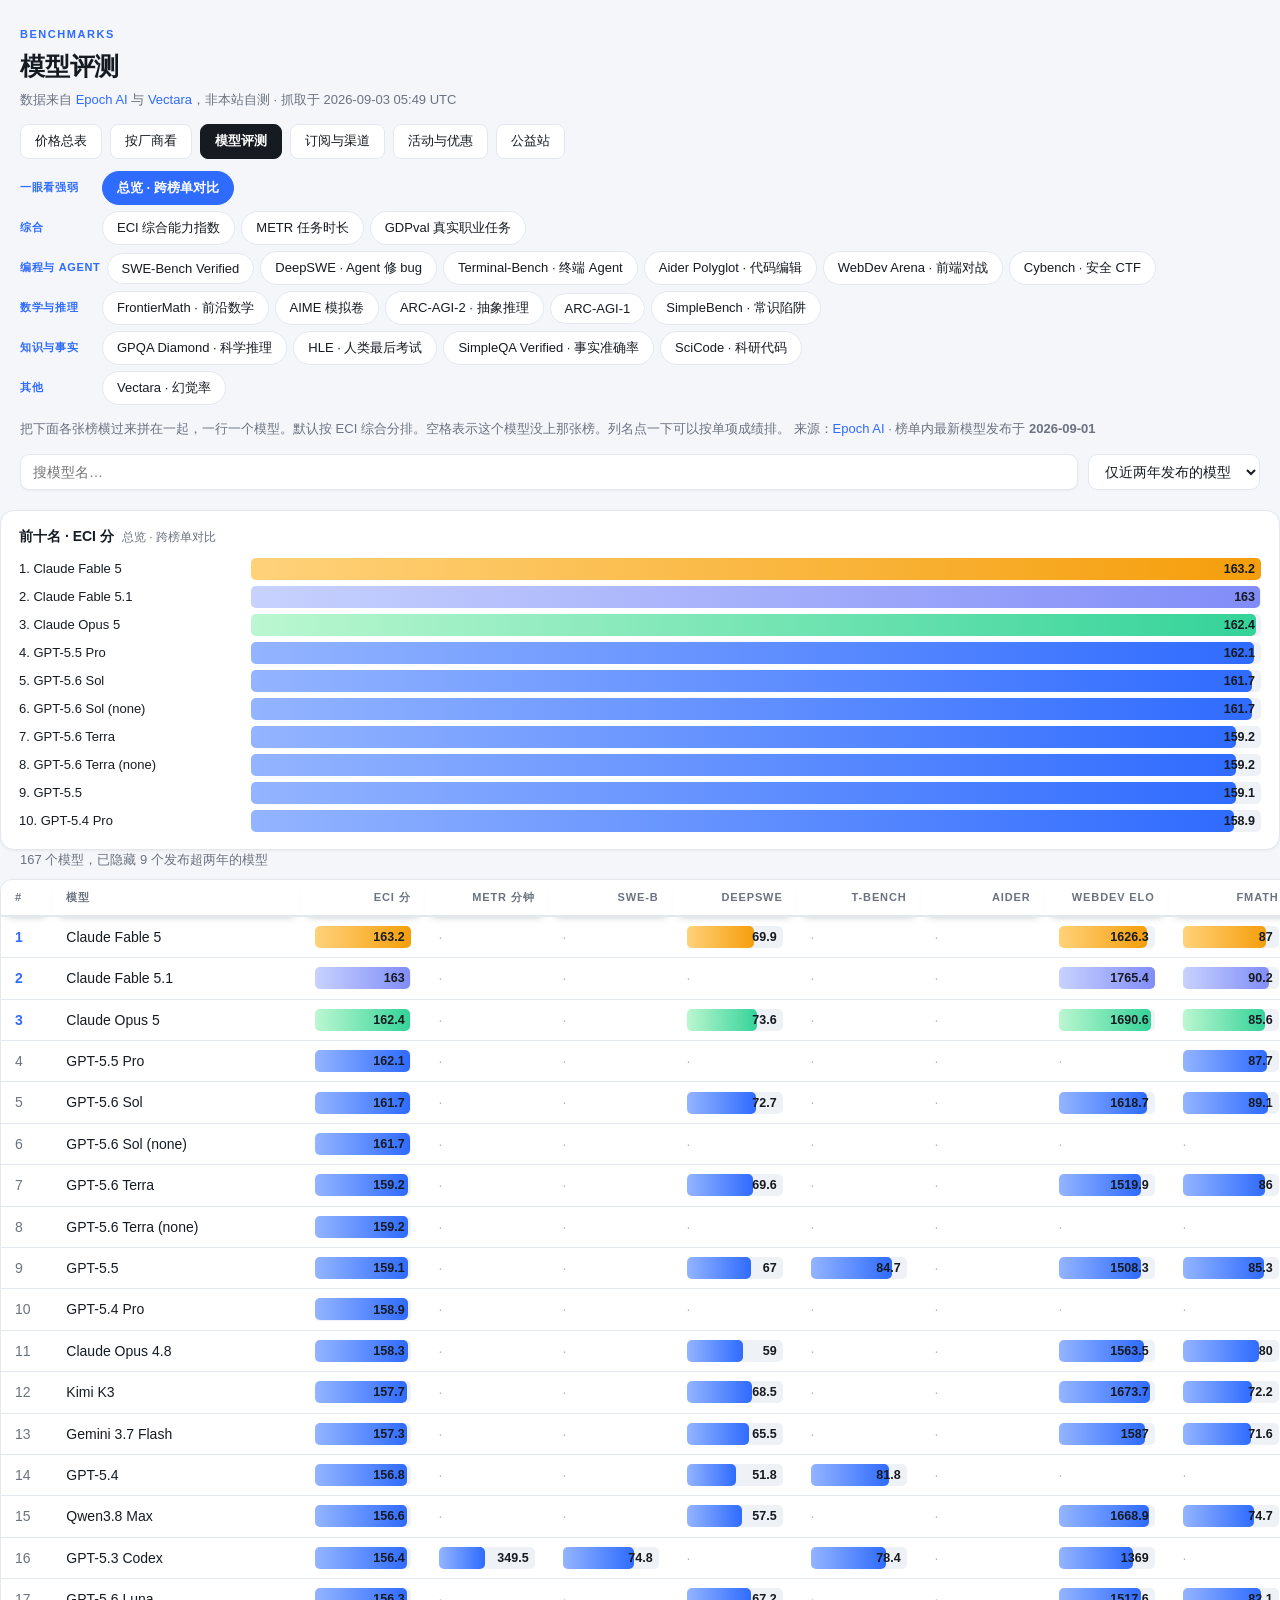
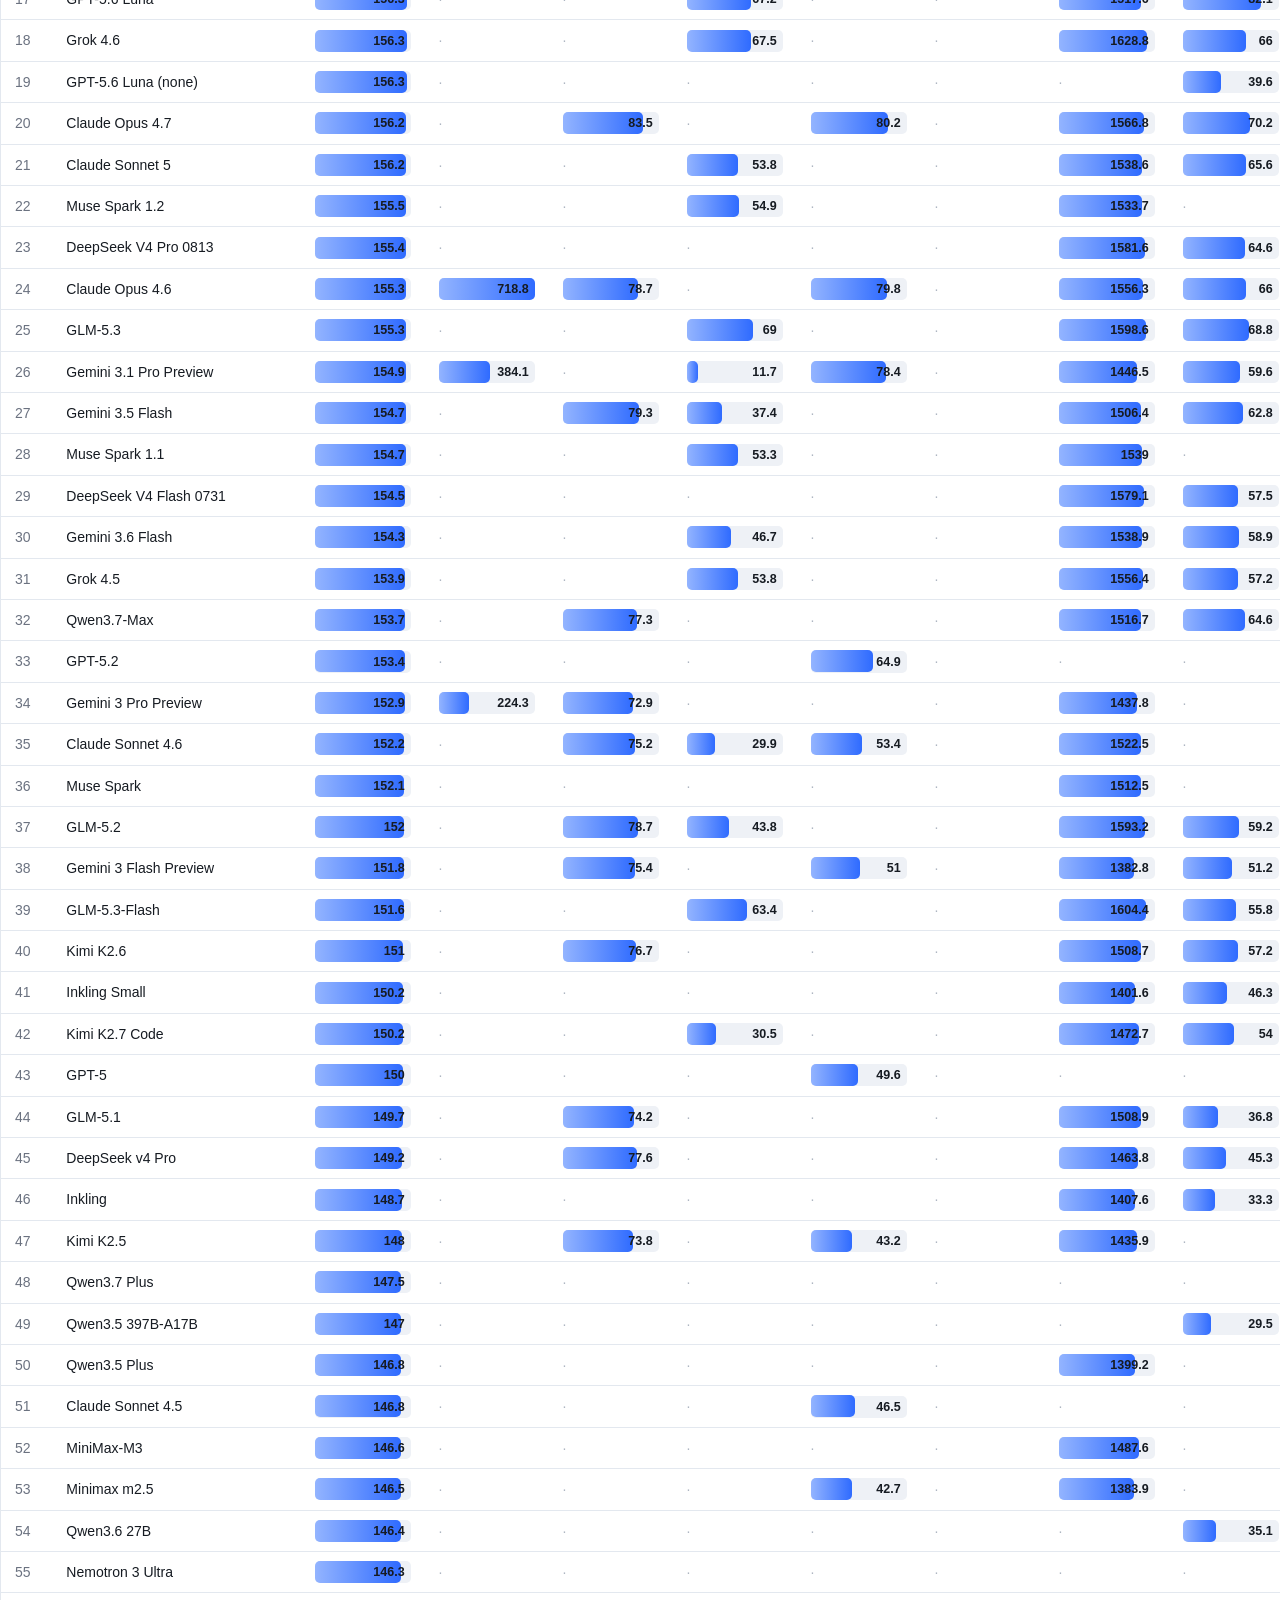
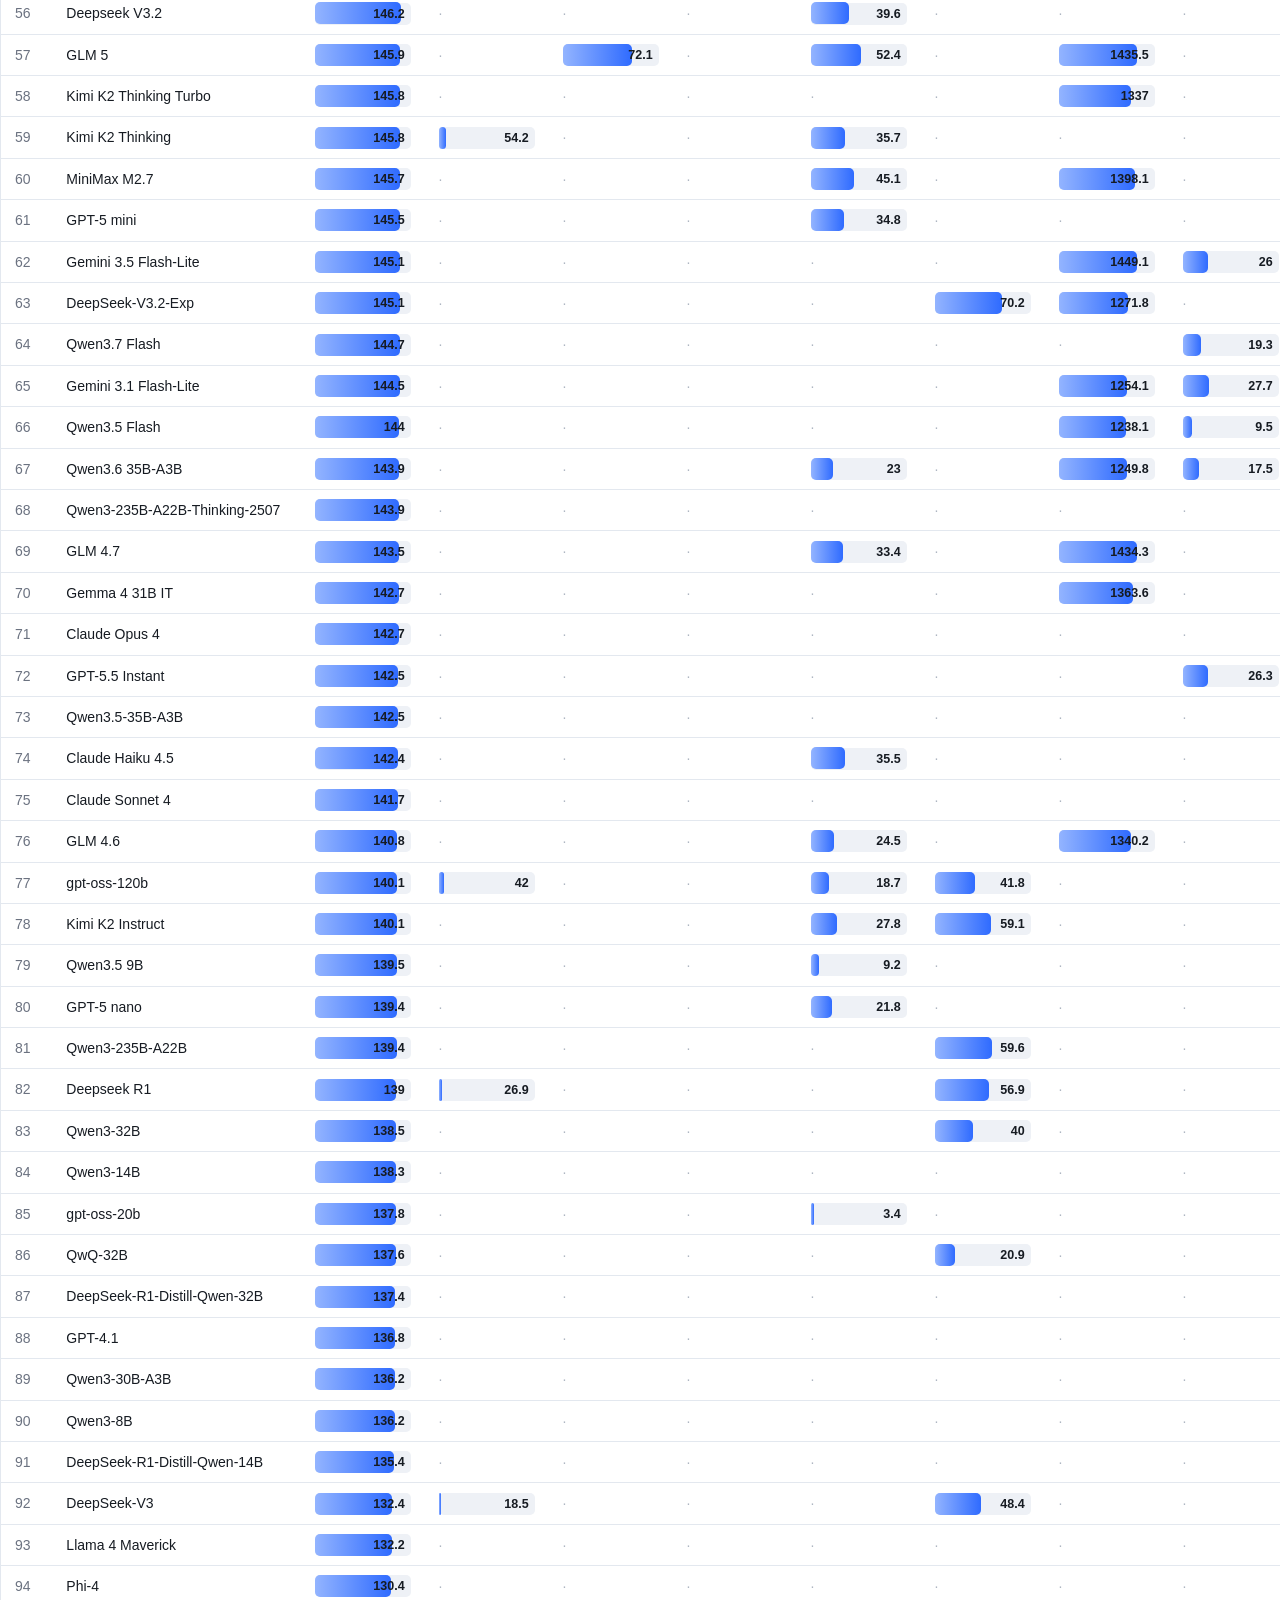
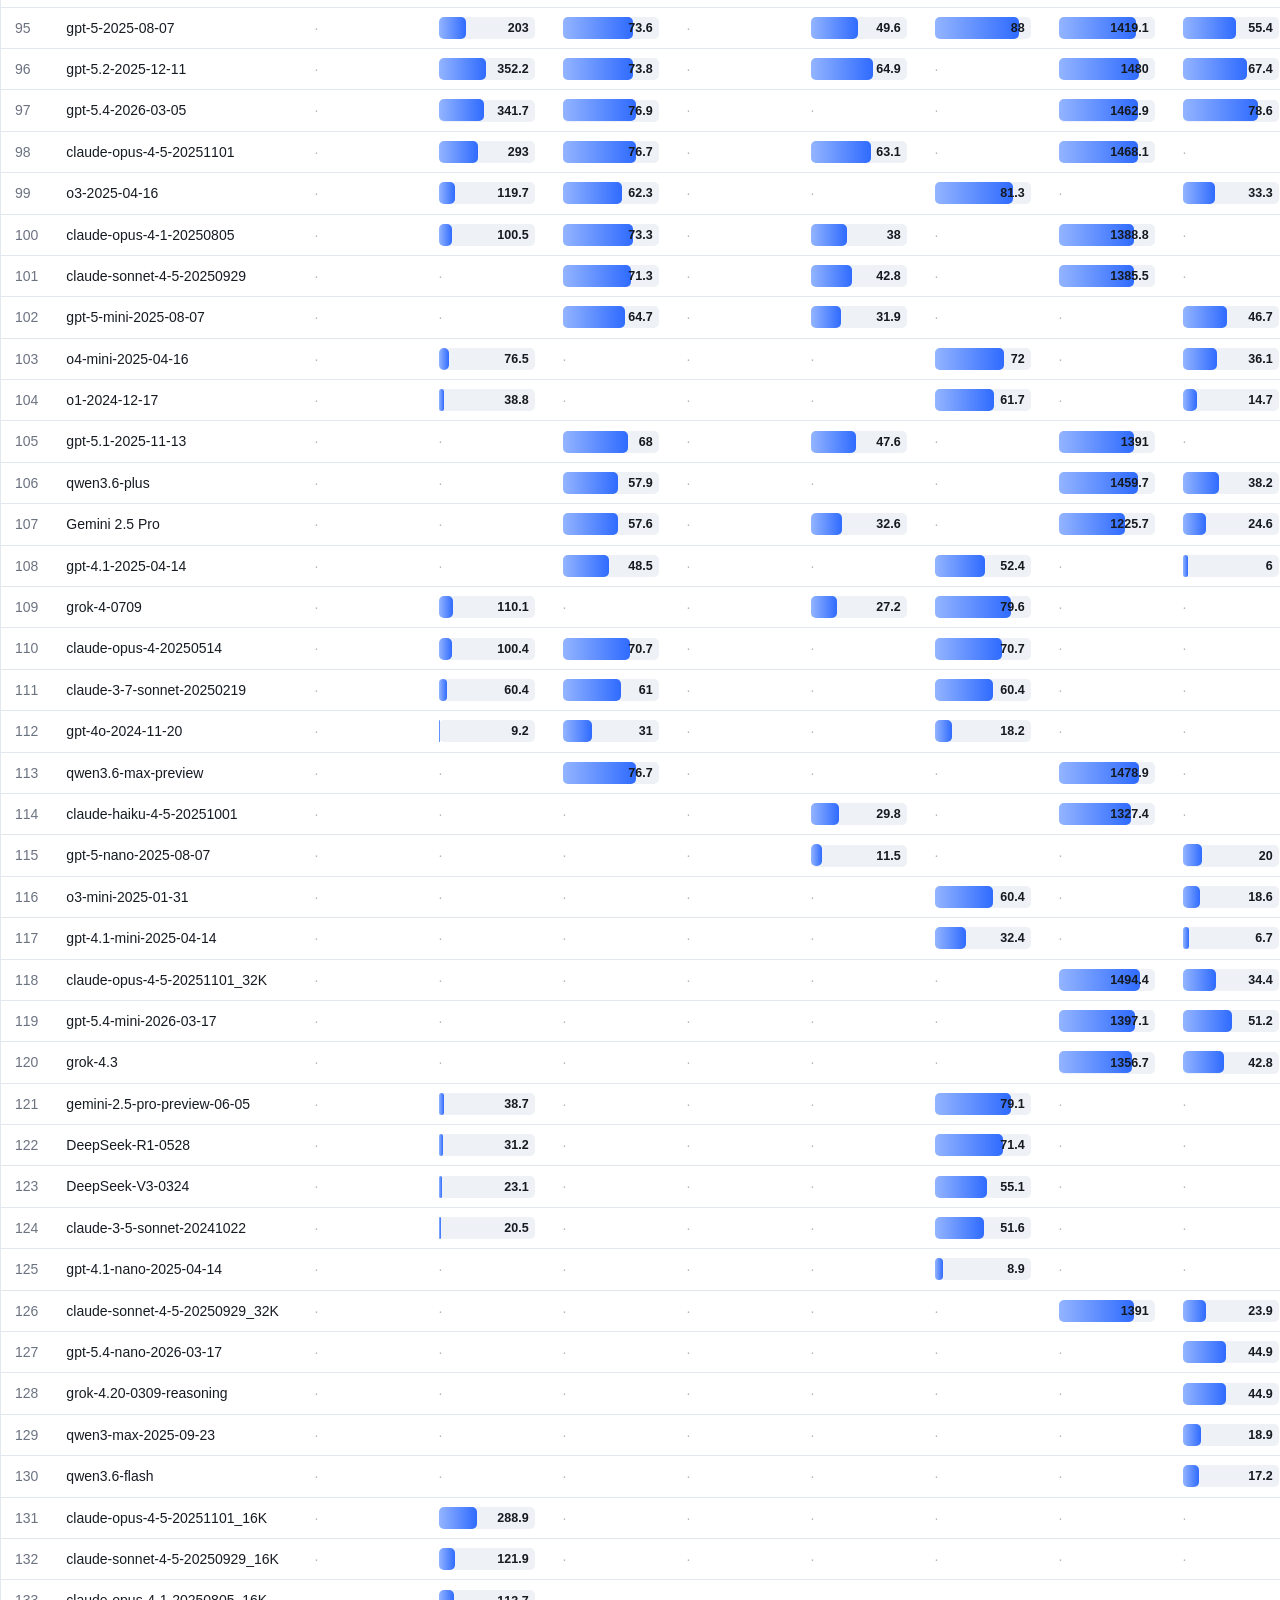
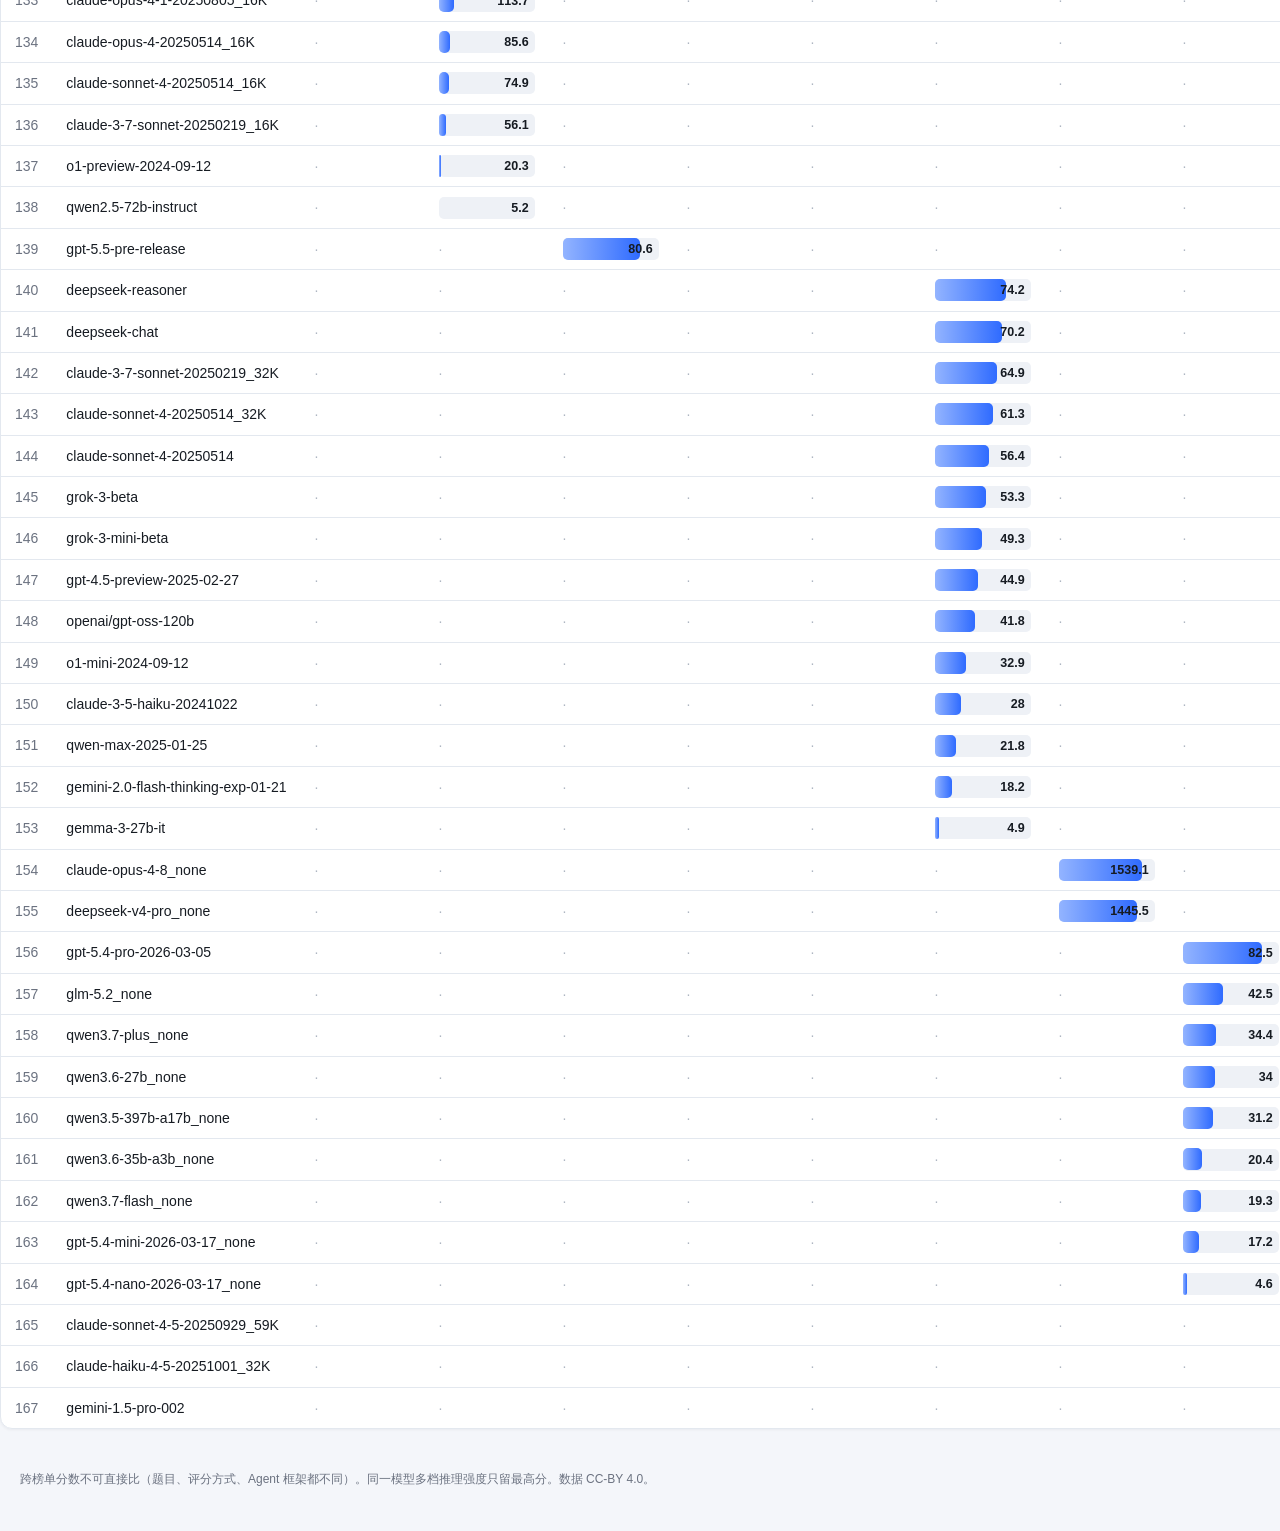
==== bench.html @ 7c0b439d "全站改成图为主：加了柱子和区间柱两个共用组件（纯 CSS，没引图表库）。评测页数值列全画成柱子、榜首十名单独一张横图；首页加各家旗舰最低价对比图，价格跨几个量级所以走对数刻度；厂商卡和平台卡的价格区间" ====
<!DOCTYPE html>
<html lang="zh-CN">
<head>
<meta charset="UTF-8">
<meta name="viewport" content="width=device-width, initial-scale=1">
<title>模型评测 — LLM 价格对比</title>
<link rel="stylesheet" href="style.css">
<style>
  .boards { max-width:var(--max); margin:12px auto 0; padding:0 20px;
            display:flex; gap:8px; flex-wrap:wrap; }
  .boards button { padding:7px 14px; border-radius:20px; font-size:13px; cursor:pointer;
            background:var(--card); border:1px solid var(--line); color:var(--fg);
            font-family:inherit; }
  .boards button:hover { border-color:var(--accent); color:var(--accent); }
  .boards button.on { background:var(--accent); border-color:var(--accent); color:#fff; }
  .boards { flex-direction:column; align-items:stretch; gap:6px; }
  .catrow { display:flex; gap:6px; flex-wrap:wrap; align-items:center; }
  .catrow .eyebrow { min-width:76px; letter-spacing:.06em; }
  .boards button.wide { font-weight:700; }
  .about { max-width:var(--max); margin:14px auto 0; padding:0 20px;
           color:var(--dim); font-size:13px; }
  .about a { text-decoration:none; }
  .bad { color:#b91c1c; }
  .good { color:#15803d; }
</style>
</head>
<body>
<header>
  <div class="eyebrow">BENCHMARKS</div>
  <h1>模型评测</h1>
  <div class="meta">数据来自 <a href="https://epoch.ai/benchmarks" target="_blank">Epoch AI</a> 与 <a href="https://github.com/vectara/hallucination-leaderboard" target="_blank">Vectara</a>，非本站自测 · 抓取于 <span id="updated">…</span></div>
</header>
<nav></nav>
<div class="boards" id="boards"></div>
<p class="about" id="about"></p>
<div class="bar">
  <input id="q" type="search" placeholder="搜模型名…">
  <select id="age">
    <option value="1">仅近两年发布的模型</option>
    <option value="">全部（含早期模型）</option>
  </select>
</div>
<div class="chart" id="chart" style="display:none"></div>
<p class="count" id="count"></p>
<table id="tbl"><thead><tr id="head"></tr></thead><tbody></tbody></table>
<p class="note">跨榜单分数不可直接比（题目、评分方式、Agent 框架都不同）。同一模型多档推理强度只留最高分。数据 CC-BY 4.0。</p>

<script src="app.js?v=5"></script>
<script>
let boards = [], cur = 0, sortKey = null, sortAsc = false;


fetch('data/bench.json').then(r => r.json()).then(d => {
  boards = d.boards;
  document.getElementById('updated').textContent = d.updated_at;
  // 榜单多了，按分类分行摆，不然一排按钮糊成一片
  const ovi = boards.findIndex(b => b.id === 'overview');
  const cats = [...new Set(boards.filter(b => b.id !== 'overview').map(b => b.cat || '其他'))];
  document.getElementById('boards').innerHTML =
    (ovi >= 0 ? `<div class="catrow"><span class="eyebrow">一眼看强弱</span>
       <button data-i="${ovi}" class="wide">${boards[ovi].name}</button></div>` : '') +
    cats.map(c => `<div class="catrow"><span class="eyebrow">${c}</span>` +
      boards.map((b, i) => b.id === 'overview' || (b.cat || '其他') !== c ? ''
        : `<button data-i="${i}">${b.name}</button>`).join('') + '</div>').join('');
  document.querySelectorAll('.boards button').forEach(btn =>
    btn.onclick = () => { cur = +btn.dataset.i; sortKey = null; render(); });
  render();
});
['q','age'].forEach(id => document.getElementById(id).addEventListener('input', render));

function render() {
  const b = boards[cur];
  document.querySelectorAll('.boards button').forEach(btn =>
    btn.classList.toggle('on', +btn.dataset.i === cur));
  document.getElementById('about').innerHTML = `${b.desc}
    来源：<a href="${b.url}" target="_blank">${b.source}</a>
    · 榜单内最新模型发布于 <b>${b.latest || '未知'}</b>`;

  // 默认按榜单主指标排序，幻觉率这类越低越好的在数据里标了 asc
  const main = b.cols[0];
  const key = sortKey || main.k;
  const asc = sortKey ? sortAsc : !!main.asc;
  const q = document.getElementById('q').value.toLowerCase();
  const hideOld = document.getElementById('age').value;
  const rs = b.rows
    .filter(r => (!q || r.model.toLowerCase().includes(q)) && (!hideOld || !r.old))
    .sort((x, y) => {
      let a = x[key], c = y[key];
      if (a == null) return 1; if (c == null) return -1;
      if (typeof a === 'number') return asc ? a - c : c - a;
      return asc ? String(a).localeCompare(c) : String(c).localeCompare(a);
    });

  // 每列的最大值，柱子长度按它缩放
  const colMax = {};
  for (const c of b.cols) if (c.num)
    colMax[c.k] = Math.max(...rs.map(r => r[c.k] ?? 0), 0);

  document.getElementById('head').innerHTML = '<th class="rank">#</th><th>模型</th>' +
    b.cols.map(c => `<th data-k="${c.k}" class="${c.num ? 'num' : ''}">${c.t}</th>`).join('') +
    '<th data-k="released">模型发布</th>';
  document.querySelectorAll('#head th[data-k]').forEach(th =>
    th.onclick = () => {
      const k = th.dataset.k;
      sortAsc = sortKey === k ? !sortAsc : false; sortKey = k; render();
    });

  // 榜首十名单独画一张横向柱状图：先看图，要细节再往下看表
  const mx = Math.max(...rs.map(r => r[main.k] ?? 0), 1);
  document.getElementById('chart').style.display = rs.length ? '' : 'none';
  document.getElementById('chart').innerHTML =
    `<h3>前十名 · ${main.t}<small>${b.name}</small></h3>` +
    rs.slice(0, 10).map((r, i) => `<div class="row">
      <span class="nm" title="${r.model}">${i + 1}. ${r.model}</span>
      ${bar((r[main.k] ?? 0) / mx * 100, r[main.k] ?? '·', i)}</div>`).join('');

  const hidden = b.rows.length - rs.length;
  document.getElementById('count').textContent =
    `${rs.length} 个模型` + (hidden && hideOld ? `，已隐藏 ${hidden} 个发布超两年的模型` : '');
  document.querySelector('#tbl tbody').innerHTML = rs.map((r, i) =>
    `<tr><td class="rank${i < 3 ? ' top' : ''}">${i + 1}</td><td>${r.model}</td>` +
    b.cols.map(c => {
      const v = r[c.k];
      if (v == null || v === '') return '<td class="na">·</td>';
      if (!c.num) return `<td class="v">${v}</td>`;
      // 数值列一律画柱子：百分比按 100 满格，其余（Elo、分钟、成本）按本列最大值缩放
      const max = c.pct ? 100 : (colMax[c.k] || 1);
      return `<td class="num">${bar(v / max * 100, v, i < 3 ? i : 9)}</td>`;
    }).join('') +
    `<td class="v">${r.released || '<span class="na">-</span>'}</td></tr>`).join('');
}
</script>
</body>
</html>
---- style.css ----
:root { --bg:#f4f6fa; --card:#fff; --fg:#161b22; --dim:#6b7280; --line:#e3e8ef;
        --accent:#2f6bff; --accent-bg:#eef3ff; --ok:#0f9d58; --warn:#c2410c;
        --bad:#d1342f; --max:1400px; }
* { box-sizing:border-box; }
body { margin:0; background:var(--bg); color:var(--fg);
       font:14px/1.6 -apple-system,"Segoe UI","Microsoft YaHei",sans-serif;
       -webkit-font-smoothing:antialiased; }
a { color:var(--accent); }

/* 顶部 */
header { padding:26px 20px 0; max-width:var(--max); margin:0 auto; }
.eyebrow { font-size:11px; font-weight:700; letter-spacing:.14em; color:var(--accent);
           text-transform:uppercase; }
h1 { font-size:25px; margin:2px 0 4px; letter-spacing:-.01em; }
.meta { color:var(--dim); font-size:13px; max-width:900px; }
.meta a { text-decoration:none; }
.meta a:hover { text-decoration:underline; }

/* 导航 */
nav { max-width:var(--max); margin:0 auto; padding:14px 20px 0;
      display:flex; gap:8px; flex-wrap:wrap; }
nav a { padding:6px 14px; border-radius:8px; text-decoration:none; font-size:13px;
        background:var(--card); border:1px solid var(--line); color:var(--fg);
        transition:.15s; }
nav a:hover { border-color:var(--accent); color:var(--accent); }
nav a.on { background:var(--fg); border-color:var(--fg); color:#fff; font-weight:600; }

/* 概览数字 */
.stats { max-width:var(--max); margin:16px auto 0; padding:0 20px;
         display:grid; grid-template-columns:repeat(auto-fit,minmax(150px,1fr)); gap:12px; }
.stat { background:var(--card); border:1px solid var(--line); border-radius:12px;
        padding:12px 16px; }
.stat .k { font-size:11px; font-weight:700; letter-spacing:.1em; color:var(--dim);
           text-transform:uppercase; }
.stat .n { font-size:22px; font-weight:700; font-variant-numeric:tabular-nums;
           letter-spacing:-.02em; margin-top:2px; }
.stat .s { font-size:12px; color:var(--dim); }

/* 区块标题 */
h2.sec { max-width:var(--max); margin:30px auto 2px; padding:0 20px; font-size:18px;
         display:flex; align-items:baseline; gap:10px; flex-wrap:wrap; }
h2.sec .eyebrow { flex:0 0 auto; }
h2.sec small { font-weight:400; font-size:13px; color:var(--dim); }
.lead { max-width:var(--max); margin:4px auto 8px; padding:0 20px;
        color:var(--dim); font-size:13px; }

/* 筛选条 */
.bar { max-width:var(--max); margin:14px auto 0; padding:0 20px 12px;
       display:flex; gap:10px; flex-wrap:wrap; position:sticky; top:0;
       background:linear-gradient(var(--bg) 78%, transparent); z-index:6; }
input, select { background:var(--card); color:var(--fg); border:1px solid var(--line);
       border-radius:9px; padding:8px 12px; font-size:14px; font-family:inherit; }
input { flex:1; min-width:220px; box-shadow:0 1px 2px rgba(16,24,40,.04); }
input:focus, select:focus { outline:2px solid var(--accent-bg); border-color:var(--accent); }

/* 表格。别在 table 上用 overflow:hidden 裁圆角，那会让表头 sticky 失效 */
table { width:100%; max-width:var(--max); margin:0 auto 40px; border-collapse:separate;
        border-spacing:0; background:var(--card); border:1px solid var(--line);
        border-radius:12px; box-shadow:0 1px 3px rgba(16,24,40,.05); }
th, td { padding:9px 14px; border-bottom:1px solid var(--line); text-align:left;
         white-space:nowrap; }
th { color:var(--dim); font-weight:700; font-size:11px; letter-spacing:.08em;
     text-transform:uppercase; cursor:pointer; user-select:none;
     position:sticky; top:var(--th-top,58px); background:var(--card); z-index:4;
     box-shadow:inset 0 -1px 0 var(--line), 0 5px 8px -7px rgba(16,24,40,.4); }
thead th:first-child { border-top-left-radius:12px; }
thead th:last-child { border-top-right-radius:12px; }
tbody tr:last-child td:first-child { border-bottom-left-radius:12px; }
tbody tr:last-child td:last-child { border-bottom-right-radius:12px; }
th.num, td.num { text-align:right; font-variant-numeric:tabular-nums; }
tbody tr:last-child td { border-bottom:none; }
tbody tr:hover td { background:#f7f9fd; }
.rank { color:var(--dim); width:46px; font-variant-numeric:tabular-nums; }
.rank.top { color:var(--accent); font-weight:700; }

/* 价格分档配色 */
.t0 { color:var(--ok); font-weight:700; }
.t1 { color:#0f766e; }
.t3 { color:#b45309; }
.t4 { color:var(--bad); font-weight:600; }
.unit { color:var(--dim); font-size:11px; }
.free { color:var(--ok); font-weight:700; }
.na { color:#aeb6c2; }
.v, .dim { color:var(--dim); }

/* 标签 */
.tag { display:inline-block; font-size:11px; border-radius:5px; padding:0 6px;
       margin-left:5px; line-height:18px; vertical-align:1px; font-weight:600; }
.tag.blue { color:var(--accent); background:var(--accent-bg); }
.tag.ok, .tag.green { color:#0b7a44; background:#e7f7ee; }
.tag.orange { color:var(--warn); background:#fff2e6; }
.tag.red { color:var(--bad); background:#fdeaea; cursor:help; }
.tag.gray { color:var(--dim); background:#eef1f6; font-weight:500; }

/* 卡片 */
.grid { max-width:var(--max); margin:8px auto; padding:0 20px;
        display:grid; grid-template-columns:repeat(auto-fill,minmax(288px,1fr)); gap:14px; }
.card { background:var(--card); border:1px solid var(--line); border-radius:14px;
        padding:15px 17px; box-shadow:0 1px 3px rgba(16,24,40,.05);
        display:flex; flex-direction:column; gap:3px; transition:.15s; }
.card:hover { box-shadow:0 6px 18px rgba(16,24,40,.09); transform:translateY(-1px); }
.card .name { font-weight:700; font-size:15px; }
.card .desc { color:var(--dim); font-size:13px; }
.card a { font-size:12.5px; text-decoration:none; font-weight:600; margin-top:6px;
          margin-right:12px; display:inline-block; }
.card a:hover { text-decoration:underline; }
.card .kv { font-size:12.5px; margin-top:1px; }
.card .kv b { font-variant-numeric:tabular-nums; }
.logo { width:30px; height:30px; border-radius:8px; background:var(--c,#888);
        color:#fff; font-weight:700; font-size:15px; display:flex;
        align-items:center; justify-content:center; margin-bottom:5px; }
.count { color:var(--dim); font-size:13px; margin:0 20px 8px; max-width:var(--max);
         padding:0 0 0 0; }
.note { max-width:var(--max); margin:10px auto 40px; padding:0 20px;
        color:var(--dim); font-size:12px; line-height:1.8; }

/* 分组视图：同一个模型的各渠道排在一起，组间画一道深一点的线 */
tbody tr.gstart td { border-top:2px solid #d7deea; }
tbody tr.gstart:first-child td { border-top:none; }

/* 旗舰标记 */
.tag.star { color:#92400e; background:#fef3c7; }
.tag.star::before { content:"★ "; }

/* ---- 动画。纯 CSS，不引库；开了系统「减少动态效果」就整体关掉 ---- */
@media (prefers-reduced-motion: no-preference) {
  html { scroll-behavior:smooth; }
  @keyframes rise { from { opacity:0; transform:translateY(16px); } }

  /* 只给静态容器做入场，动态列表（表格行、卡片）不做 ——
     它们每次筛选都重渲染，一动就成了闪屏 */
  header, nav, .stats, .bar, .grid, table, .warn, .lead, .note, .boards {
    animation:rise .55s cubic-bezier(.16,.8,.28,1) both;
  }
  nav { animation-delay:.08s; }
  .stats, .boards { animation-delay:.16s; }
  .bar, .warn { animation-delay:.24s; }
  .grid, table, .lead { animation-delay:.32s; }

  /* 概览那几张卡一张一张冒出来，最容易被看见的就是这段 */
  .stat { animation:rise .5s cubic-bezier(.16,.8,.28,1) both; }
  .stat:nth-child(1) { animation-delay:.18s; }
  .stat:nth-child(2) { animation-delay:.26s; }
  .stat:nth-child(3) { animation-delay:.34s; }
  .stat:nth-child(4) { animation-delay:.42s; }
  .stat:nth-child(5) { animation-delay:.50s; }
  .stat:nth-child(6) { animation-delay:.58s; }

  /* 分类按钮逐行滑入 */
  .catrow:nth-child(2) { animation:rise .45s ease both .2s; }
  .catrow:nth-child(3) { animation:rise .45s ease both .26s; }
  .catrow:nth-child(4) { animation:rise .45s ease both .32s; }
  .catrow:nth-child(5) { animation:rise .45s ease both .38s; }

  /* 评测页的分数底纹条从左往右长出来 */
  @keyframes grow { from { background-size:0 100%; } }
  td.sbar { background-repeat:no-repeat; background-size:100% 100%;
            animation:grow .7s cubic-bezier(.16,.8,.28,1) both .35s; }

  .stat, .card, .vcard, .logo, nav a, .boards button, th, .tag {
    transition:transform .18s cubic-bezier(.2,.7,.3,1),
               box-shadow .18s ease, background .16s ease, color .16s ease,
               border-color .16s ease;
  }
  .stat:hover { transform:translateY(-2px); box-shadow:0 6px 16px rgba(16,24,40,.08); }
  .card:hover .logo, .vcard:hover .logo { transform:scale(1.08) rotate(-4deg); }
  nav a:hover { transform:translateY(-1px); }
  .boards button:hover { transform:translateY(-1px); }
}

/* 概览数字用渐变，看着精神一点 */
.stat .n { background:linear-gradient(100deg,var(--fg) 30%,var(--accent));
  -webkit-background-clip:text; background-clip:text; color:transparent; }

th:hover { color:var(--accent); }
tbody tr { box-shadow:inset 3px 0 0 transparent; }
tbody tr:hover { box-shadow:inset 3px 0 0 var(--accent); }

/* 键盘焦点要看得见，别为了好看把它删了 */
a:focus-visible, button:focus-visible, input:focus-visible, select:focus-visible {
  outline:2px solid var(--accent); outline-offset:2px;
}

/* 百分比分数在格子里画条底纹，长短即高低。
   注意别叫 .bar —— 那是顶部筛选条的类名，撞了会把格子按 sticky flex 布局 */
td.sbar { background:linear-gradient(to right,
    color-mix(in srgb, var(--accent) 14%, transparent) var(--w,0%),
    transparent var(--w,0%)); }

/* ---- 柱状图。纯 CSS，宽度由 --p 控制 ---- */
.barwrap { position:relative; display:flex; align-items:center; justify-content:flex-end;
           gap:6px; min-width:96px; height:22px; }
.barwrap::before { content:""; position:absolute; inset:0; border-radius:5px;
                   background:#eef1f6; }
.barfill { position:absolute; left:0; top:0; bottom:0; width:var(--p); border-radius:5px;
           background:linear-gradient(90deg, #93b4ff, var(--accent)); }
.barfill.r1 { background:linear-gradient(90deg,#ffd27a,#f59e0b); }
.barfill.r2 { background:linear-gradient(90deg,#c7d2fe,#818cf8); }
.barfill.r3 { background:linear-gradient(90deg,#bbf7d0,#34d399); }
.barval { position:relative; padding-right:6px; font-variant-numeric:tabular-nums;
          font-weight:600; font-size:12.5px; }
@media (prefers-reduced-motion: no-preference) {
  @keyframes wide { from { width:0; } }
  .barfill { animation:wide .6s cubic-bezier(.16,.8,.28,1) both .1s; }
}

/* 区间柱：整条是全局范围，实色段是这家自己的价格区间 */
.rangewrap { position:relative; height:8px; border-radius:4px; background:#eef1f6;
             margin:6px 0 2px; }
.rangefill { position:absolute; top:0; bottom:0; left:var(--l); width:var(--w);
             border-radius:4px; background:linear-gradient(90deg,#34d399,var(--accent)); }

/* 图表区块 */
.chart { max-width:var(--max); margin:8px auto 0; padding:14px 18px; background:var(--card);
         border:1px solid var(--line); border-radius:14px;
         box-shadow:0 1px 3px rgba(16,24,40,.05); }
.chart .row { display:grid; grid-template-columns:minmax(120px,220px) 1fr;
              gap:12px; align-items:center; padding:3px 0; font-size:13px; }
.chart .row .nm { overflow:hidden; text-overflow:ellipsis; white-space:nowrap; }
.chart h3 { margin:0 0 8px; font-size:14px; display:flex; gap:8px; align-items:baseline; }
.chart h3 small { color:var(--dim); font-weight:400; font-size:12px; }
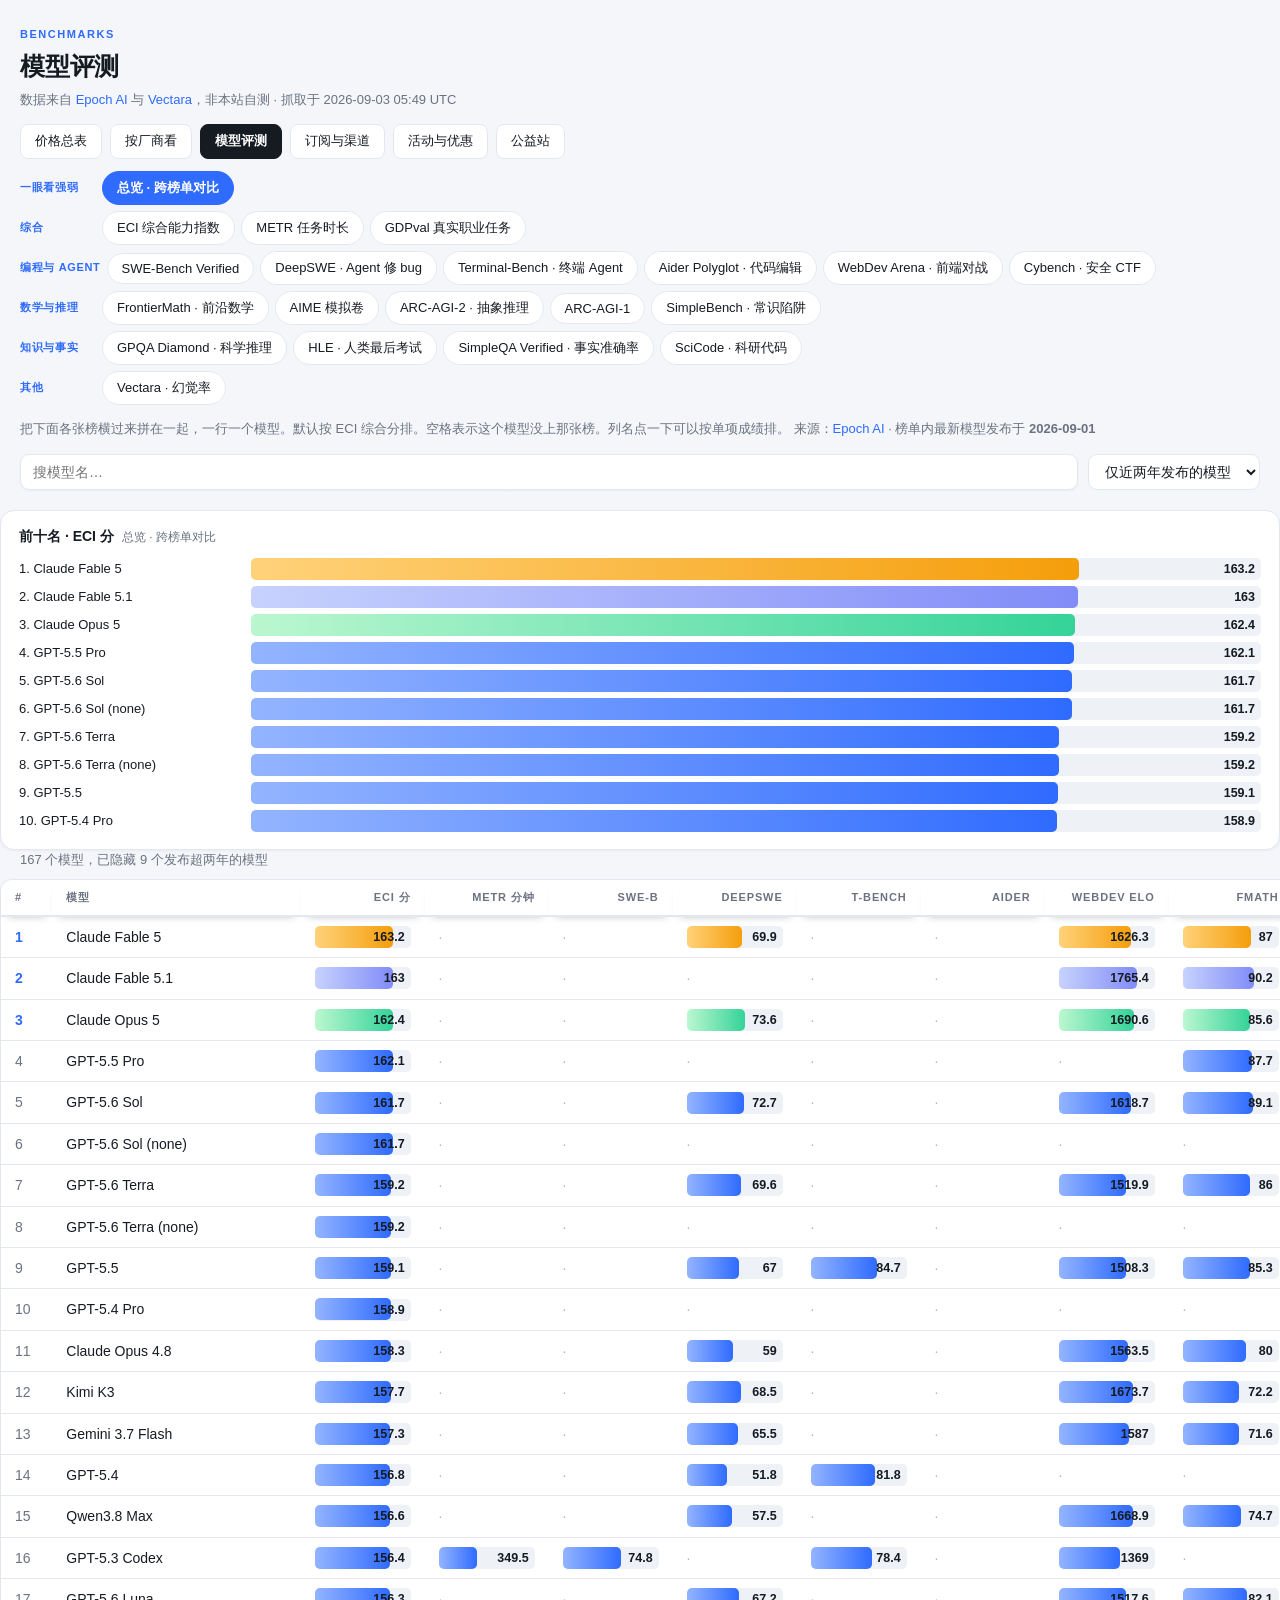
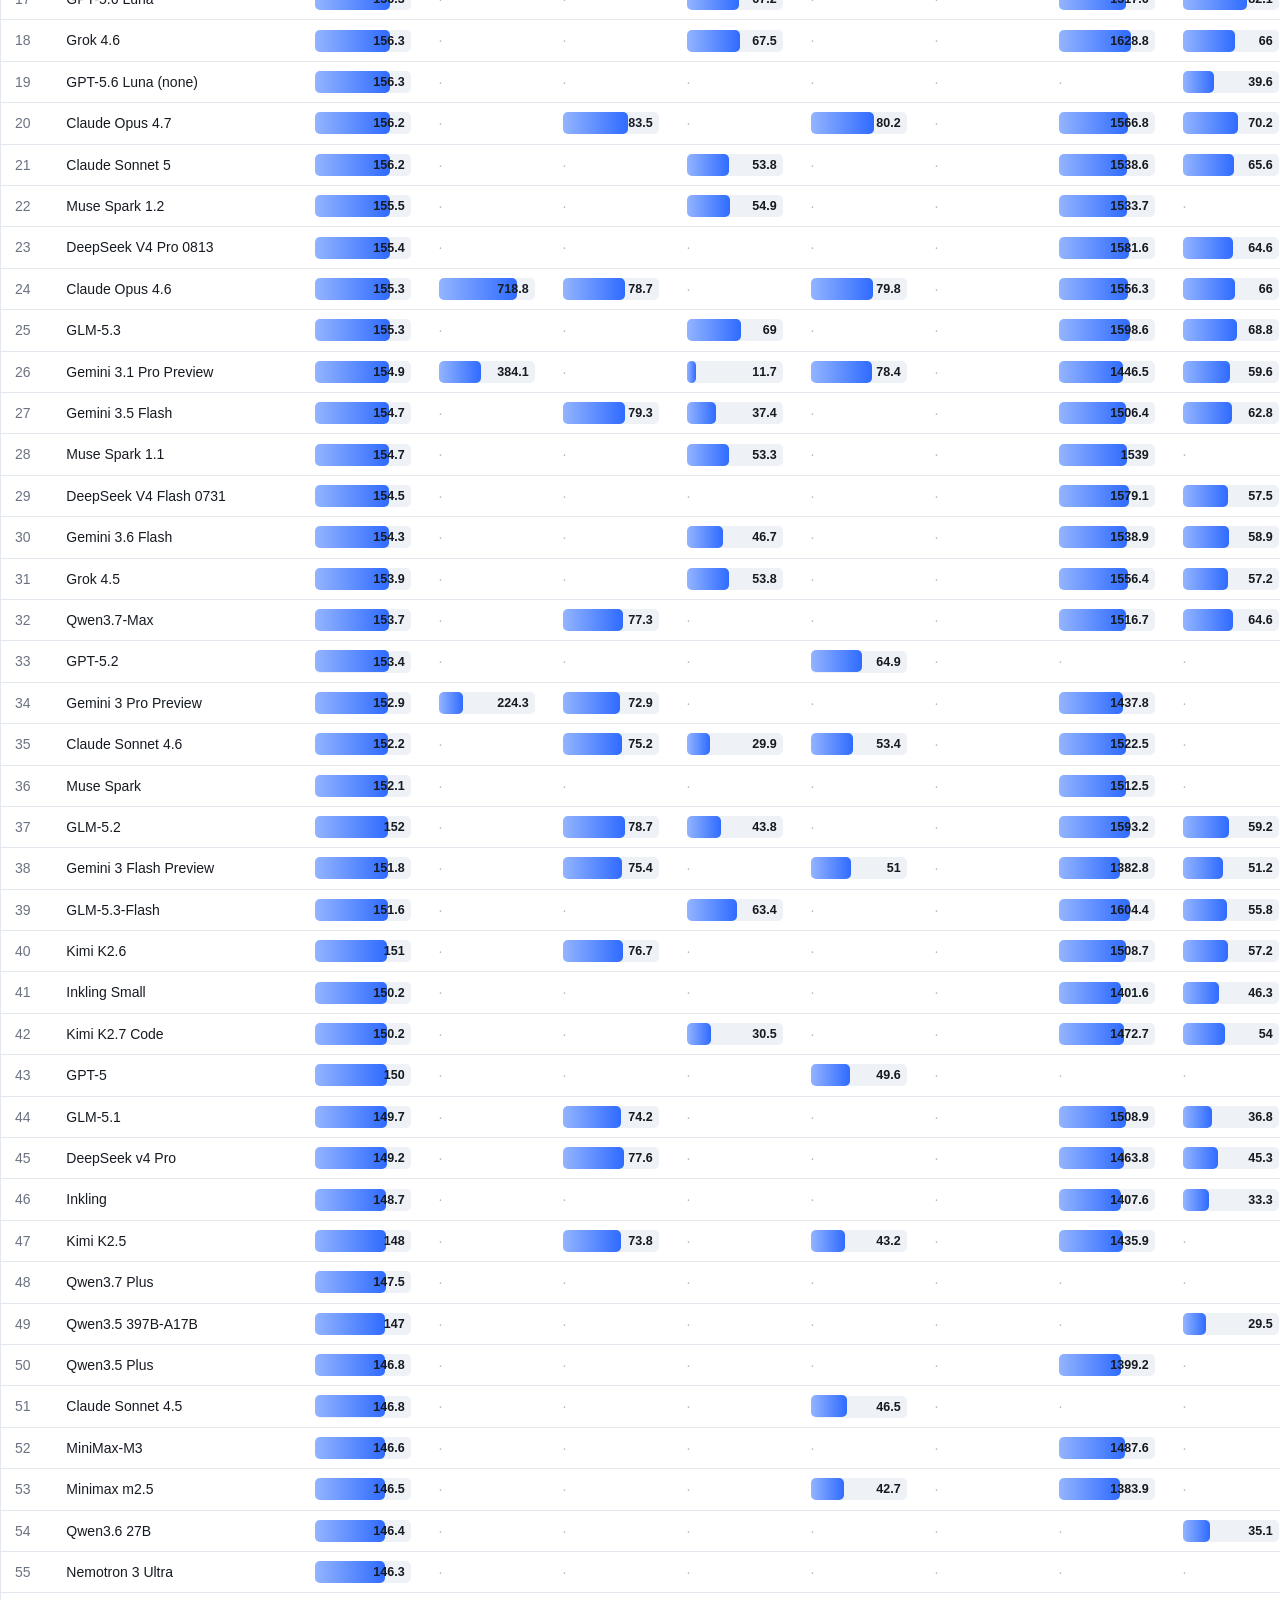
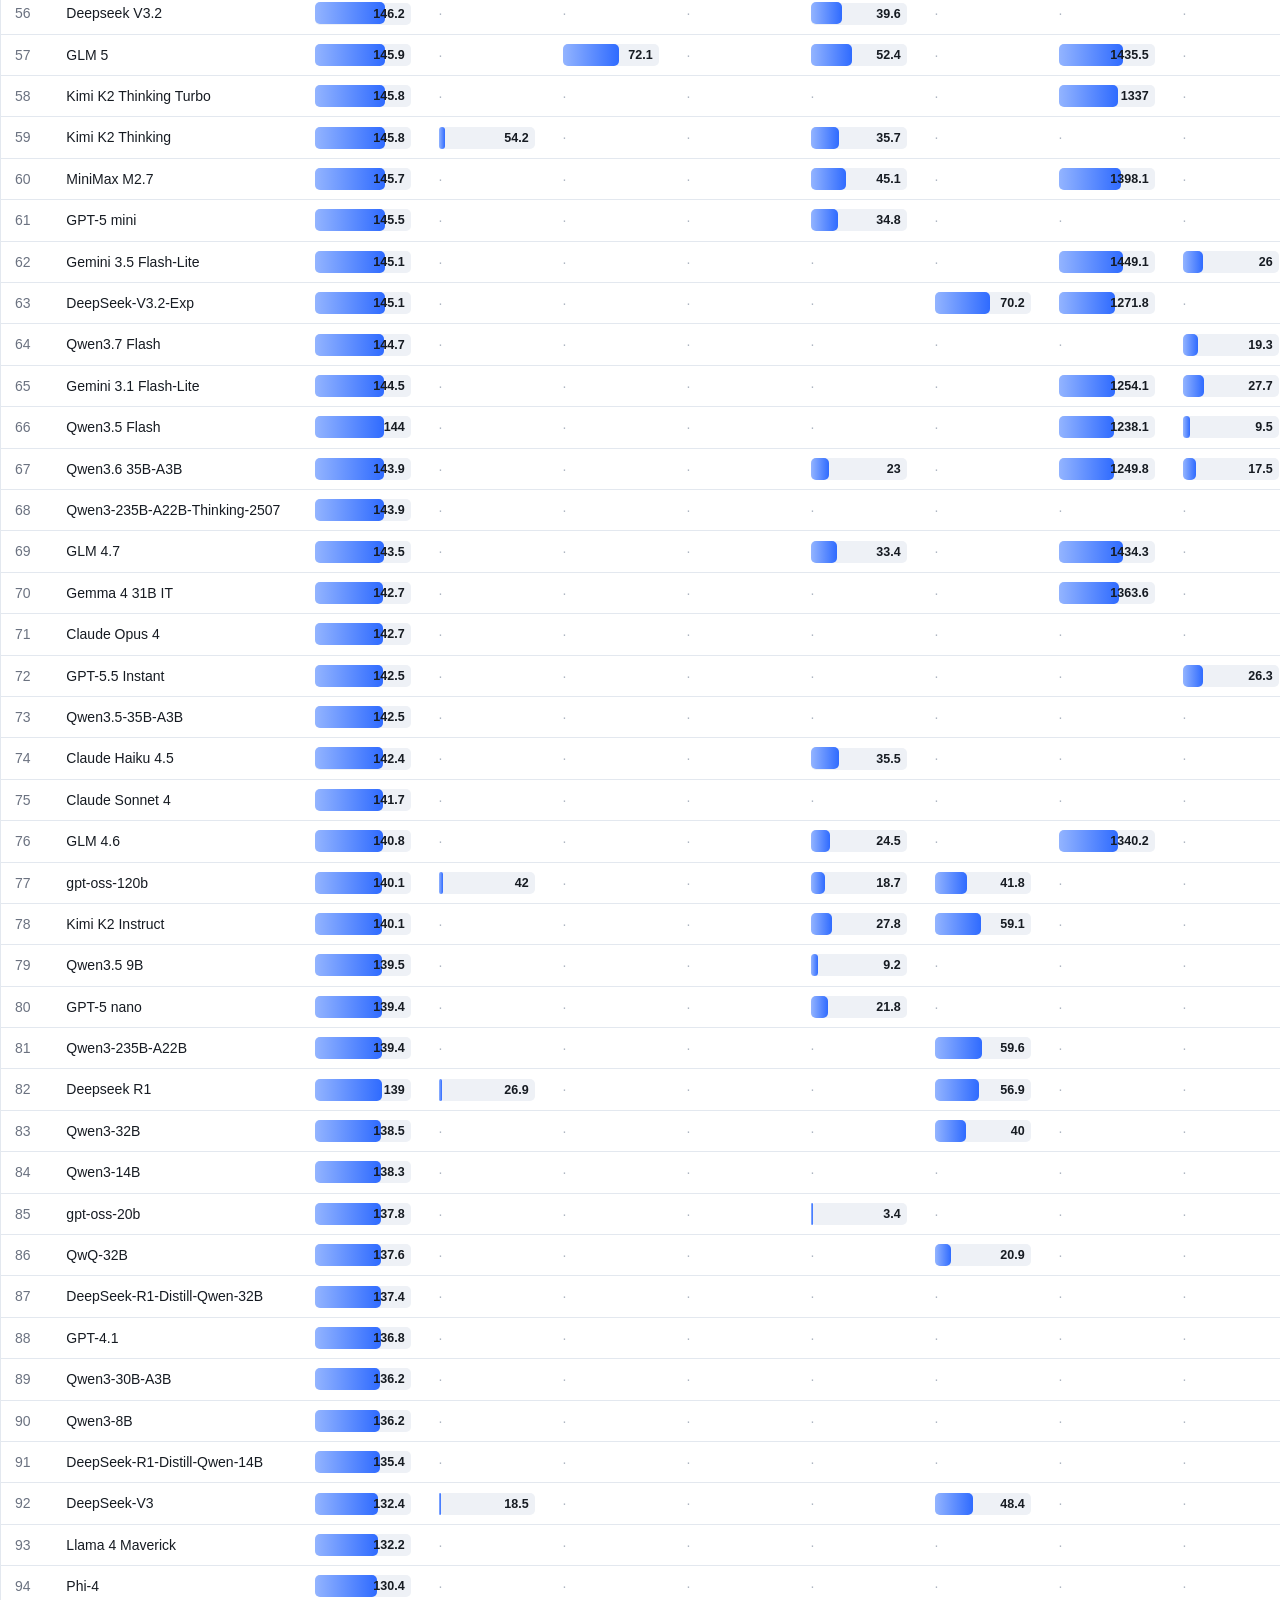
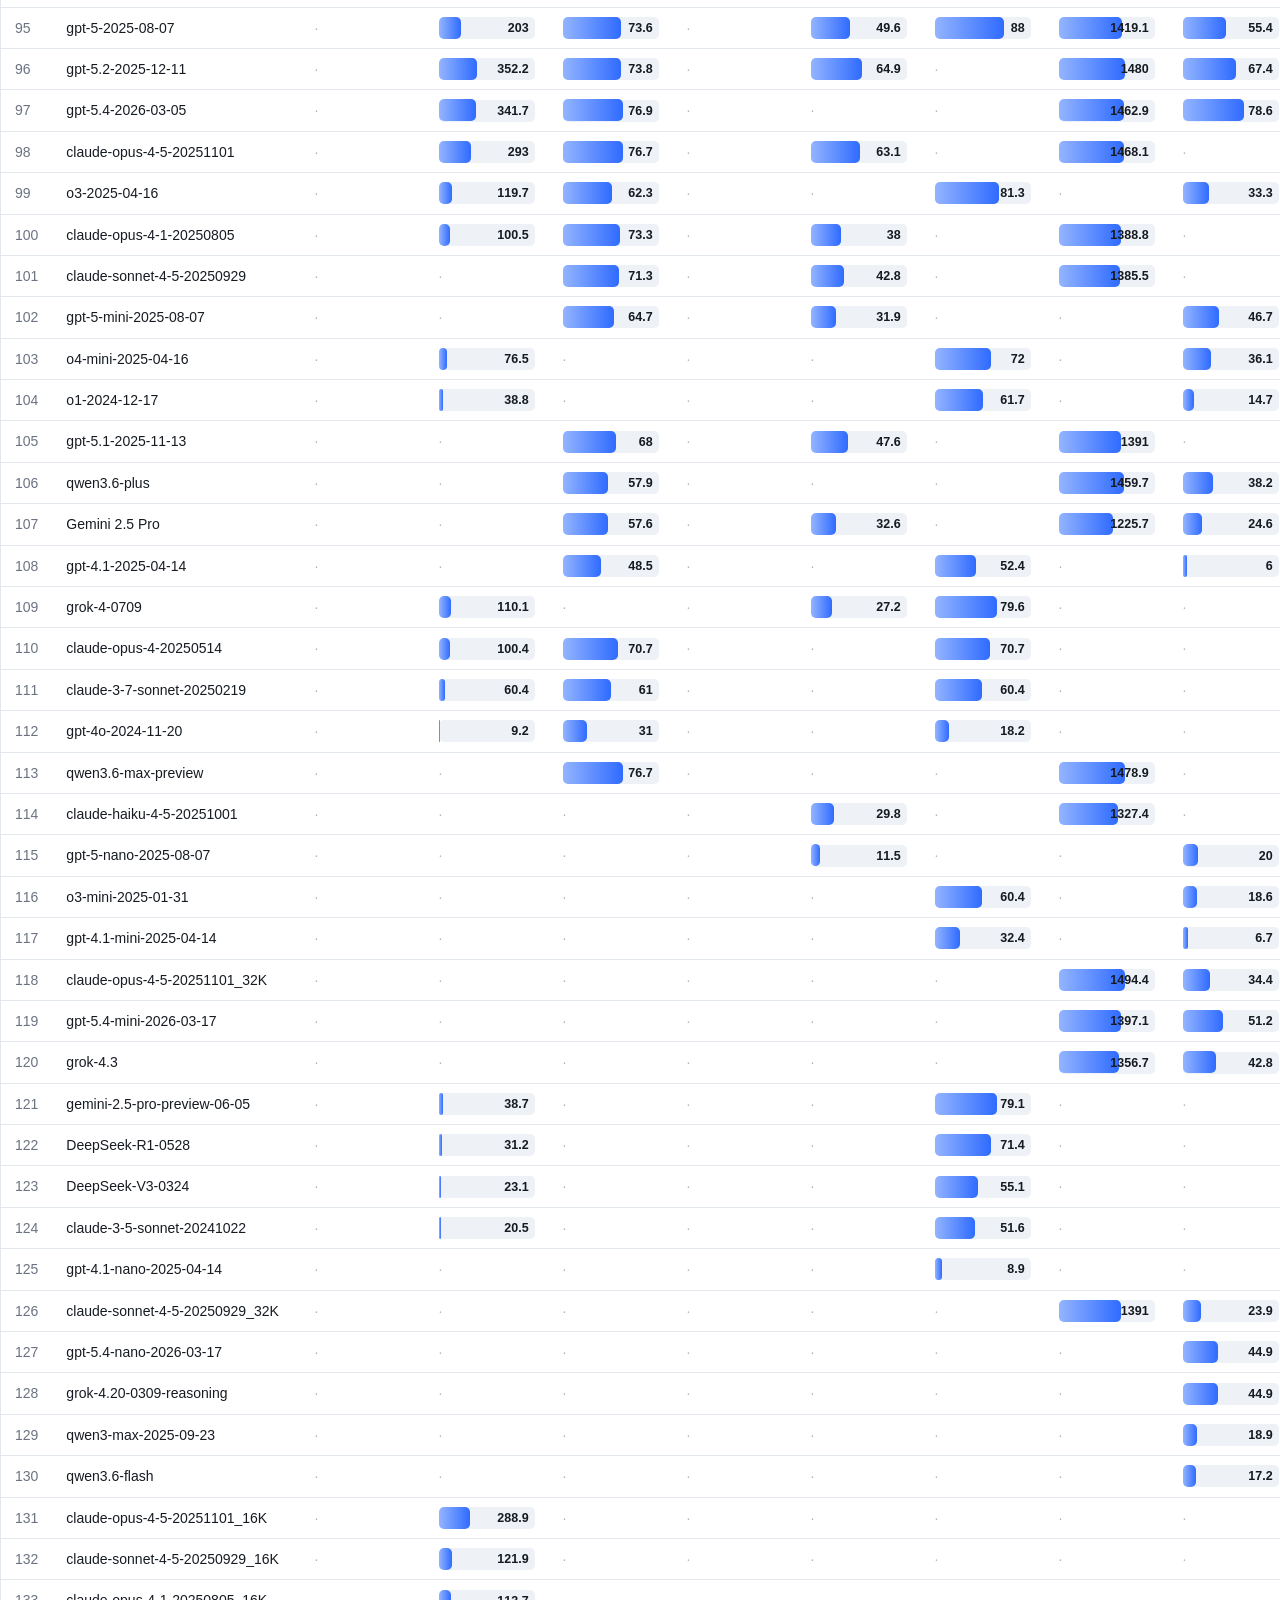
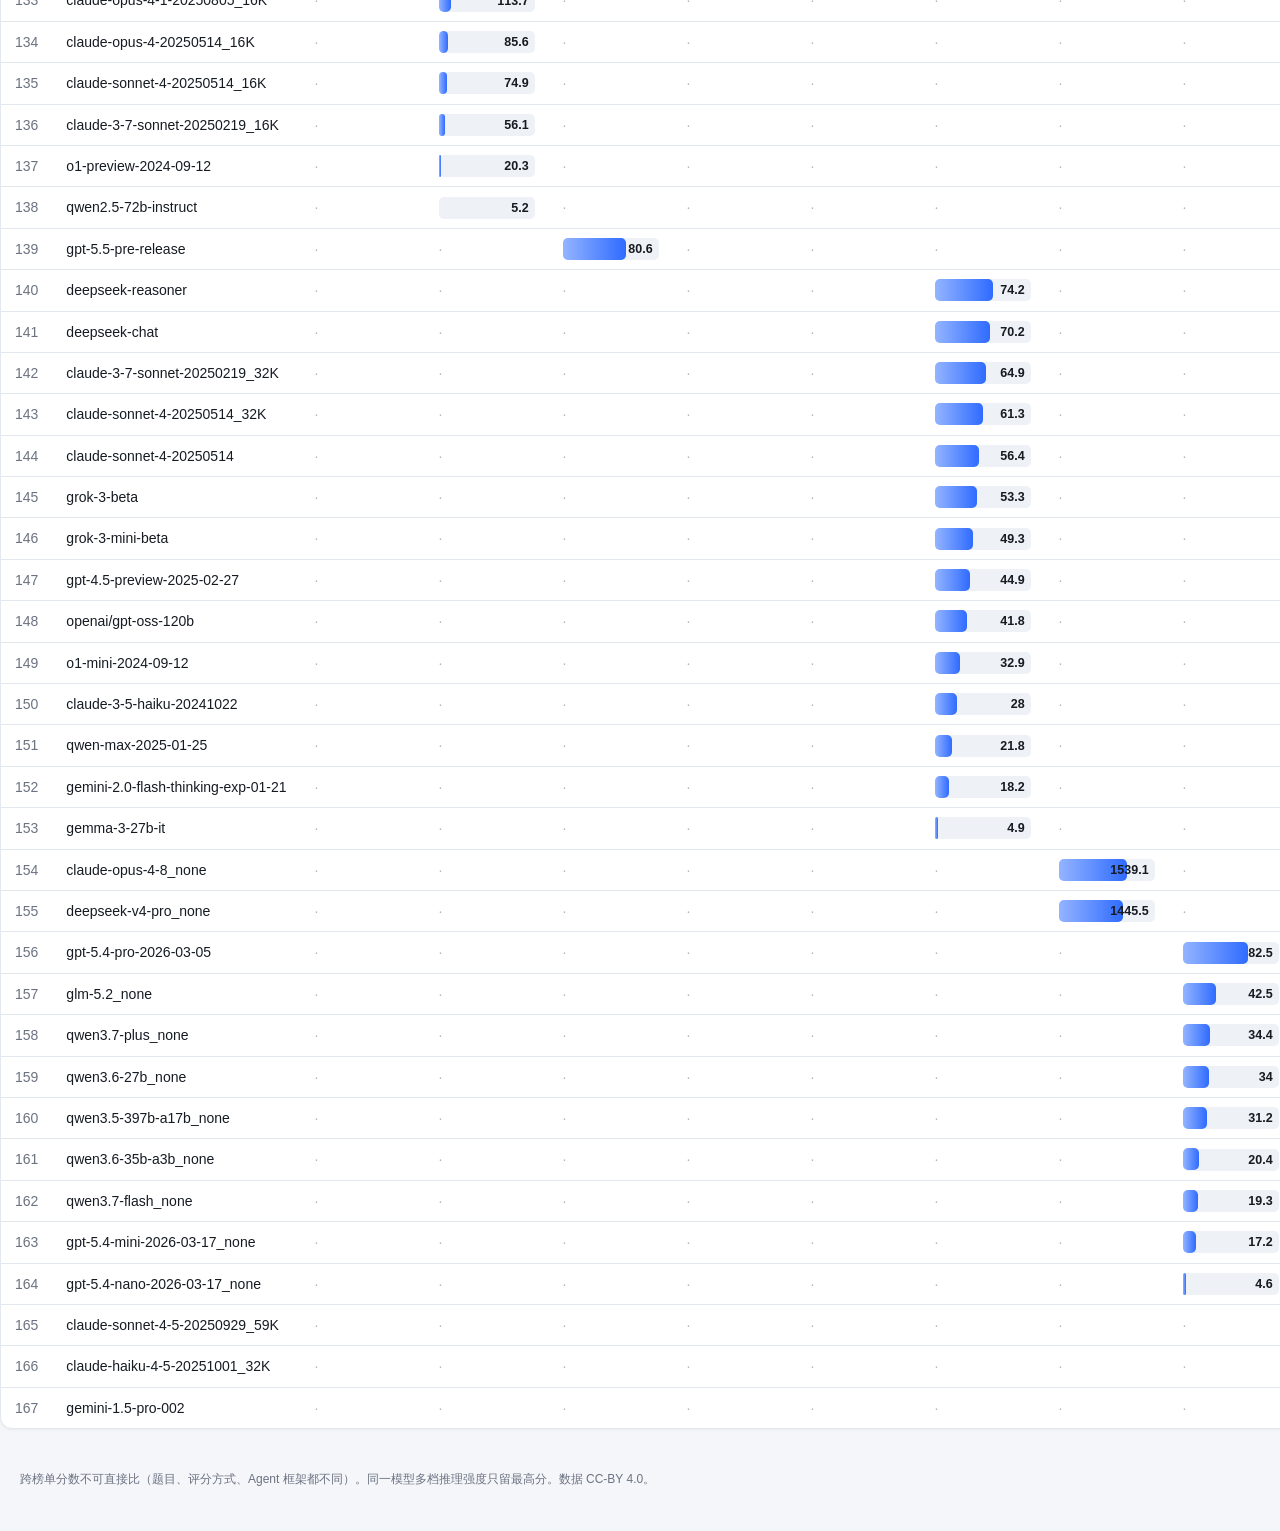
==== commit 1b0f6904: "首页那张图排的是小众模型，重做：改成按 ECI 能力分从强到弱排头部模型，柱长是最低渠道价。品牌归属修了两处 —— 托管平台的行 vendor_name 是平台名不能当品牌（会出现「AWS Bedro" ====
--- a/bench.html
+++ b/bench.html
@@ -45,7 +45,7 @@
 <table id="tbl"><thead><tr id="head"></tr></thead><tbody></tbody></table>
 <p class="note">跨榜单分数不可直接比（题目、评分方式、Agent 框架都不同）。同一模型多档推理强度只留最高分。数据 CC-BY 4.0。</p>
 
-<script src="app.js?v=5"></script>
+<script src="app.js?v=6"></script>
 <script>
 let boards = [], cur = 0, sortKey = null, sortAsc = false;
 
--- a/style.css
+++ b/style.css
@@ -192,7 +192,9 @@
            gap:6px; min-width:96px; height:22px; }
 .barwrap::before { content:""; position:absolute; inset:0; border-radius:5px;
                    background:#eef1f6; }
-.barfill { position:absolute; left:0; top:0; bottom:0; width:var(--p); border-radius:5px;
+/* 柱子最多占 82%，右边留给数字标签，不然满格时标签压在柱子上看不清 */
+.barfill { position:absolute; left:0; top:0; bottom:0; border-radius:5px;
+           width:calc(var(--p) * .82); max-width:82%;
            background:linear-gradient(90deg, #93b4ff, var(--accent)); }
 .barfill.r1 { background:linear-gradient(90deg,#ffd27a,#f59e0b); }
 .barfill.r2 { background:linear-gradient(90deg,#c7d2fe,#818cf8); }
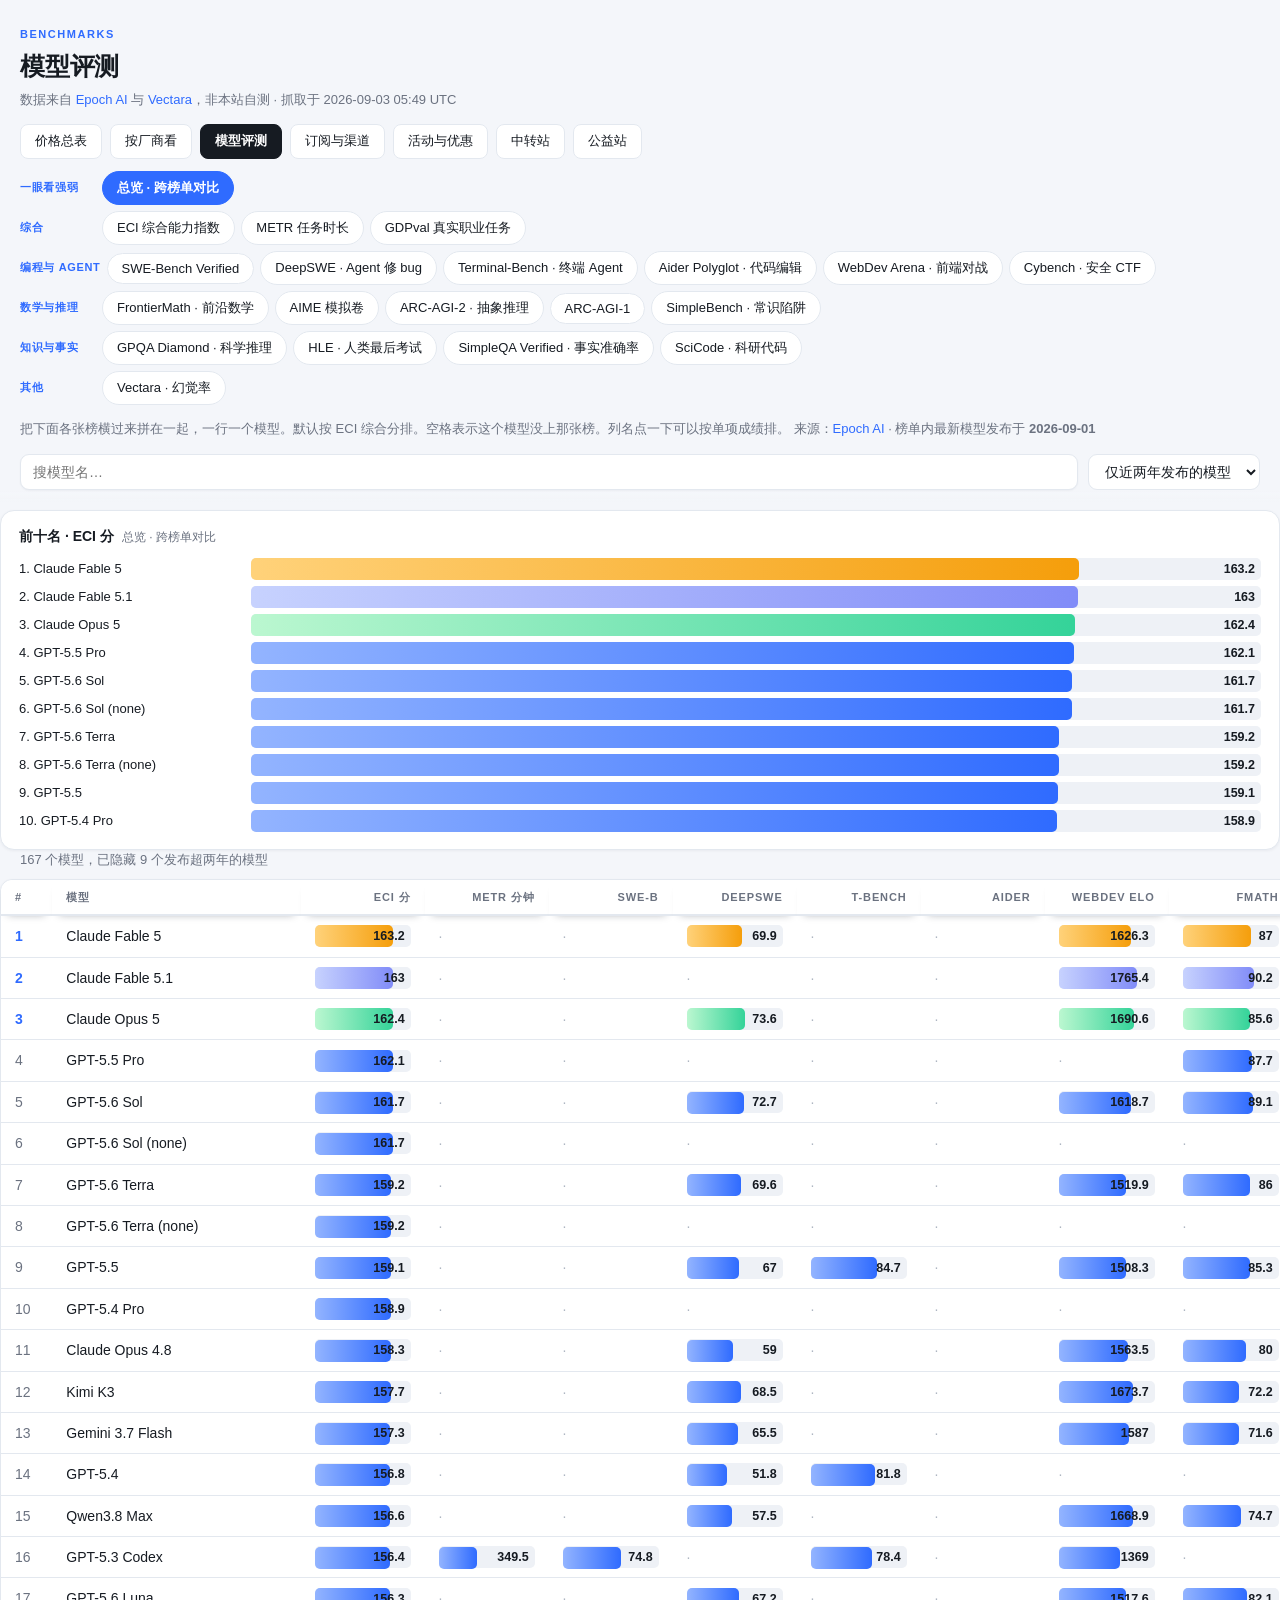
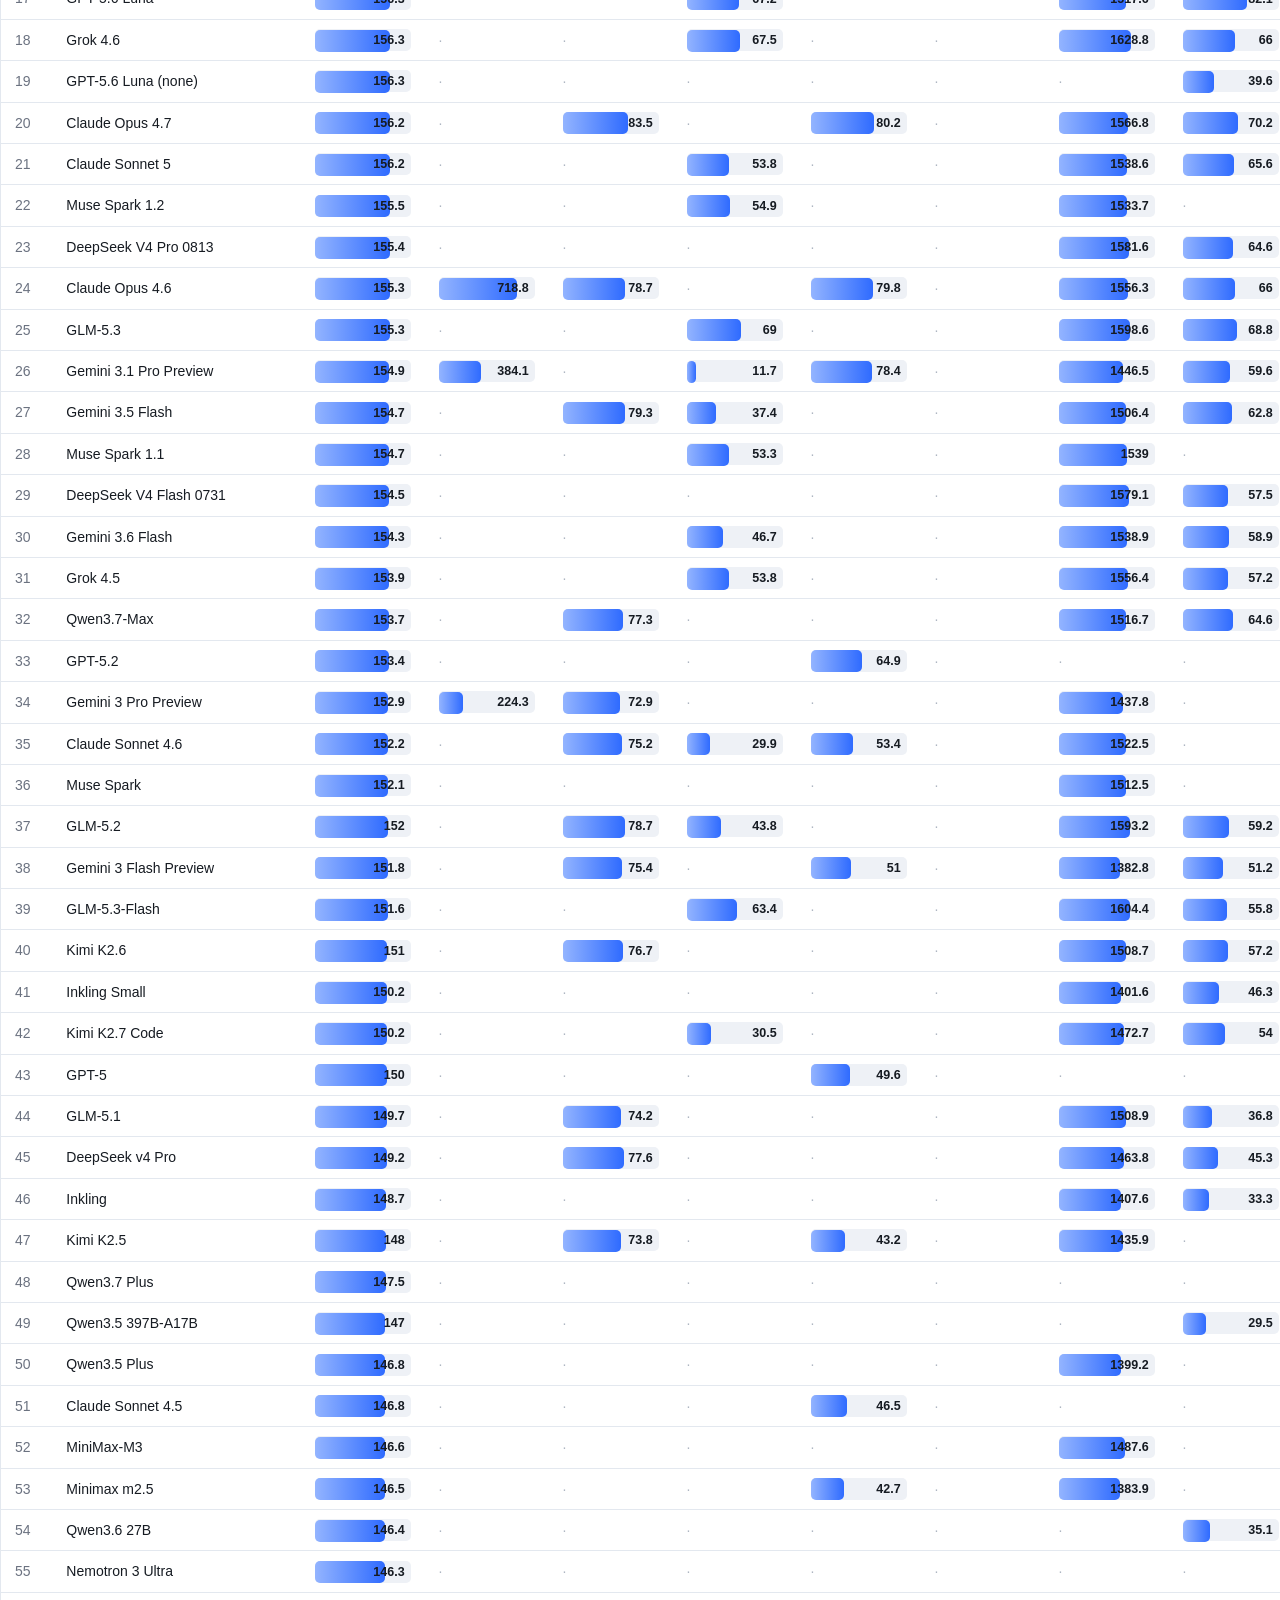
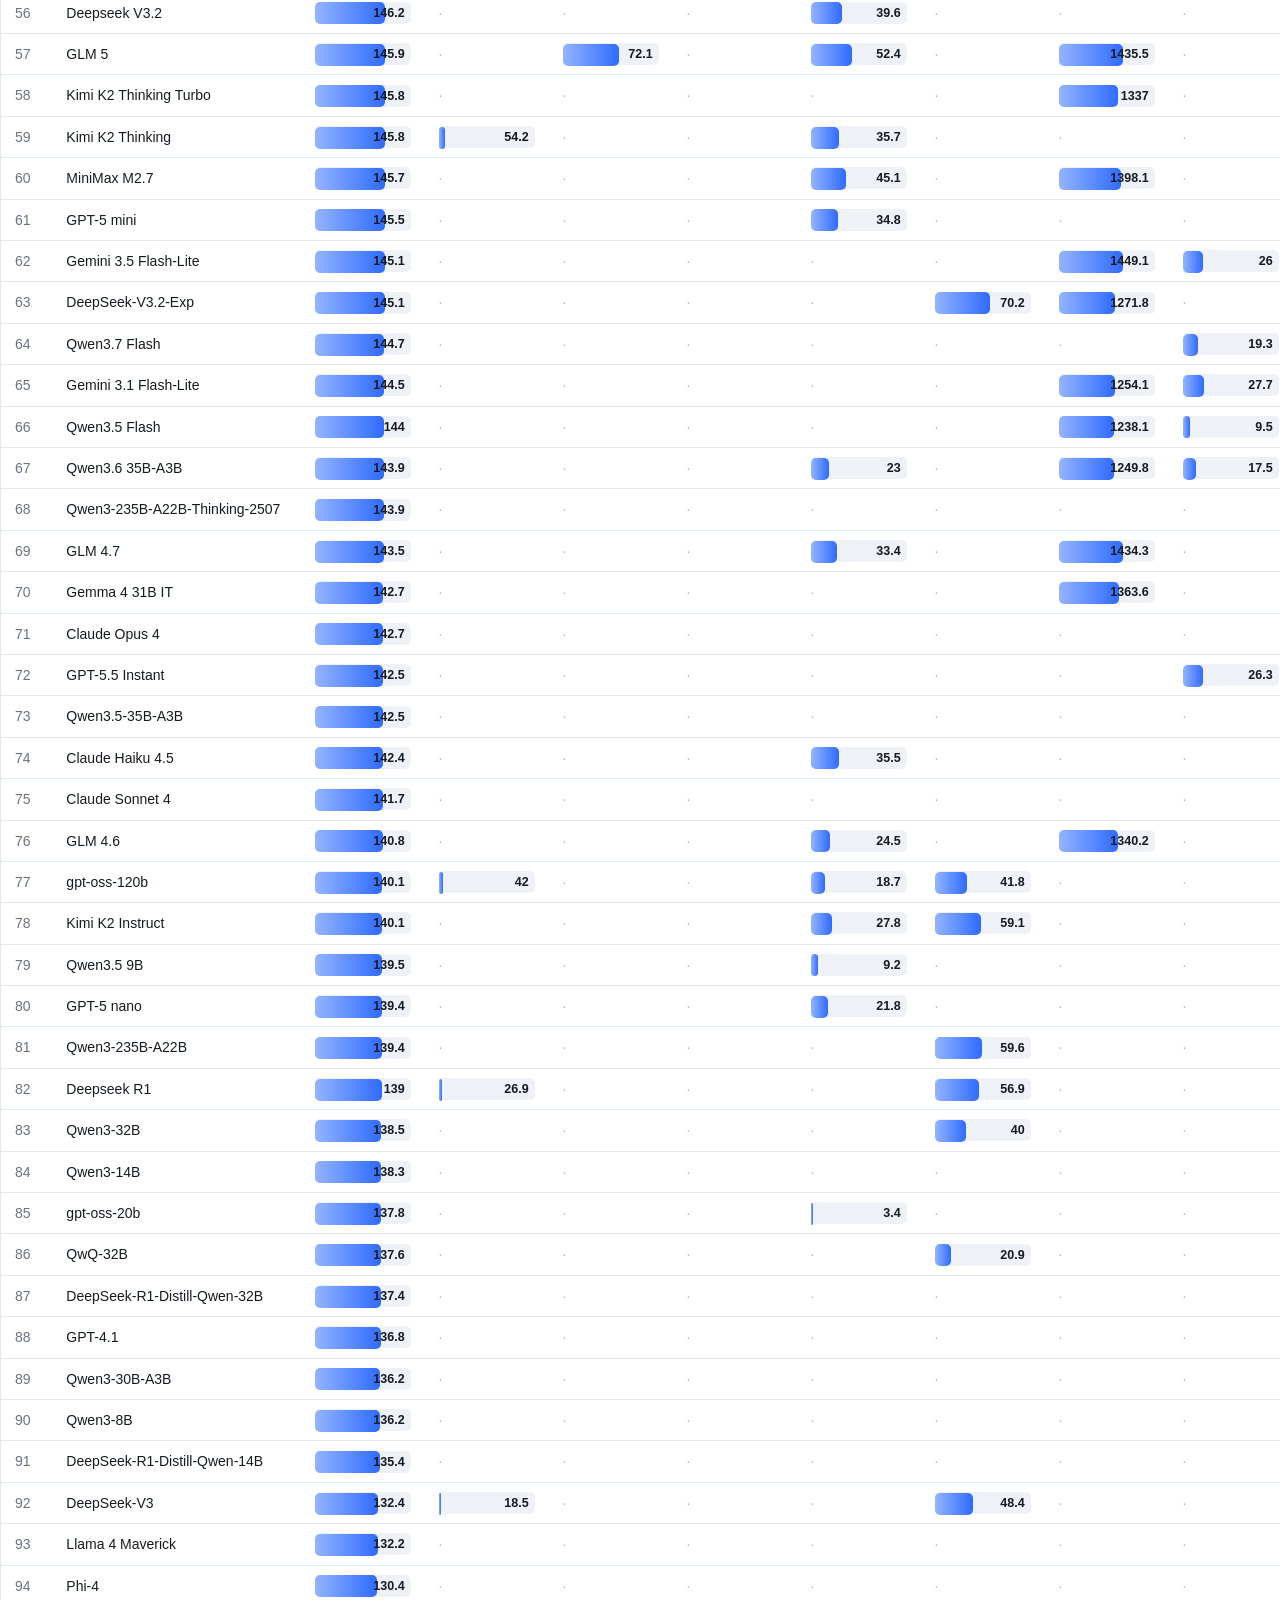
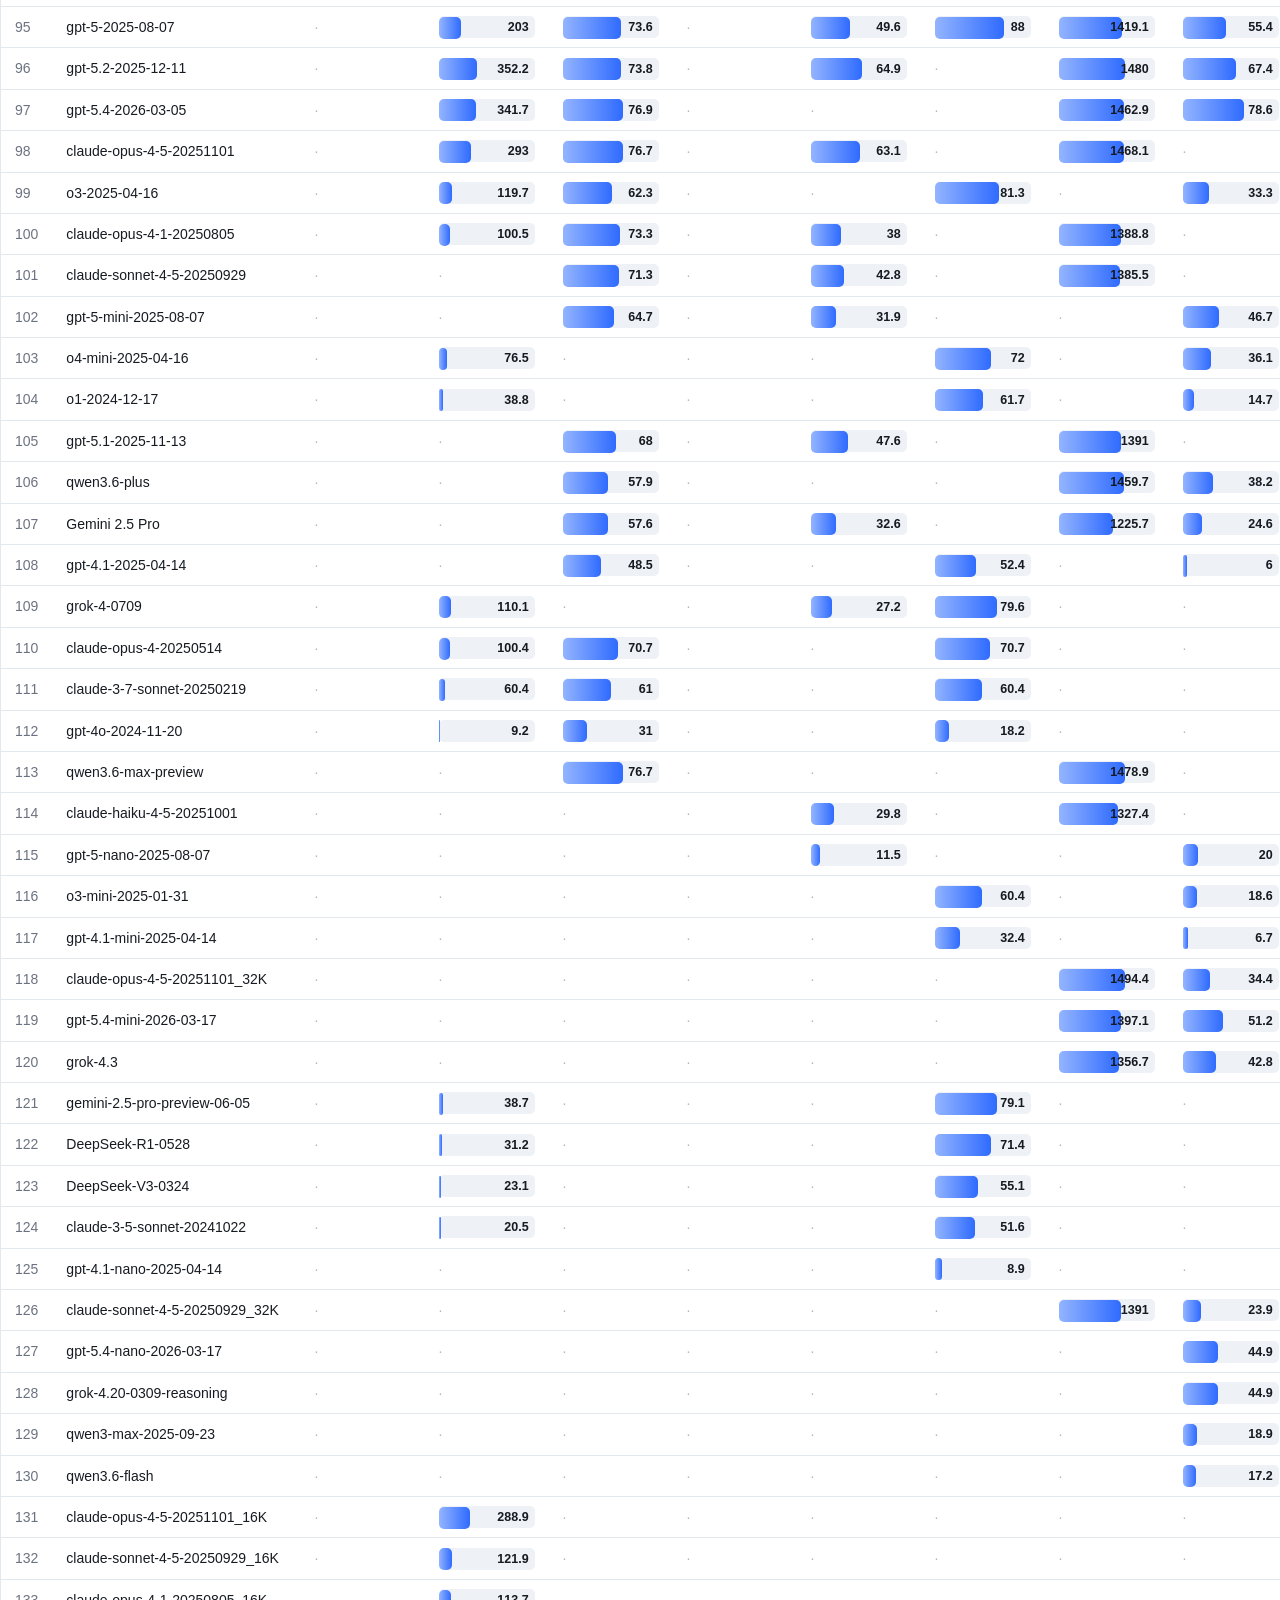
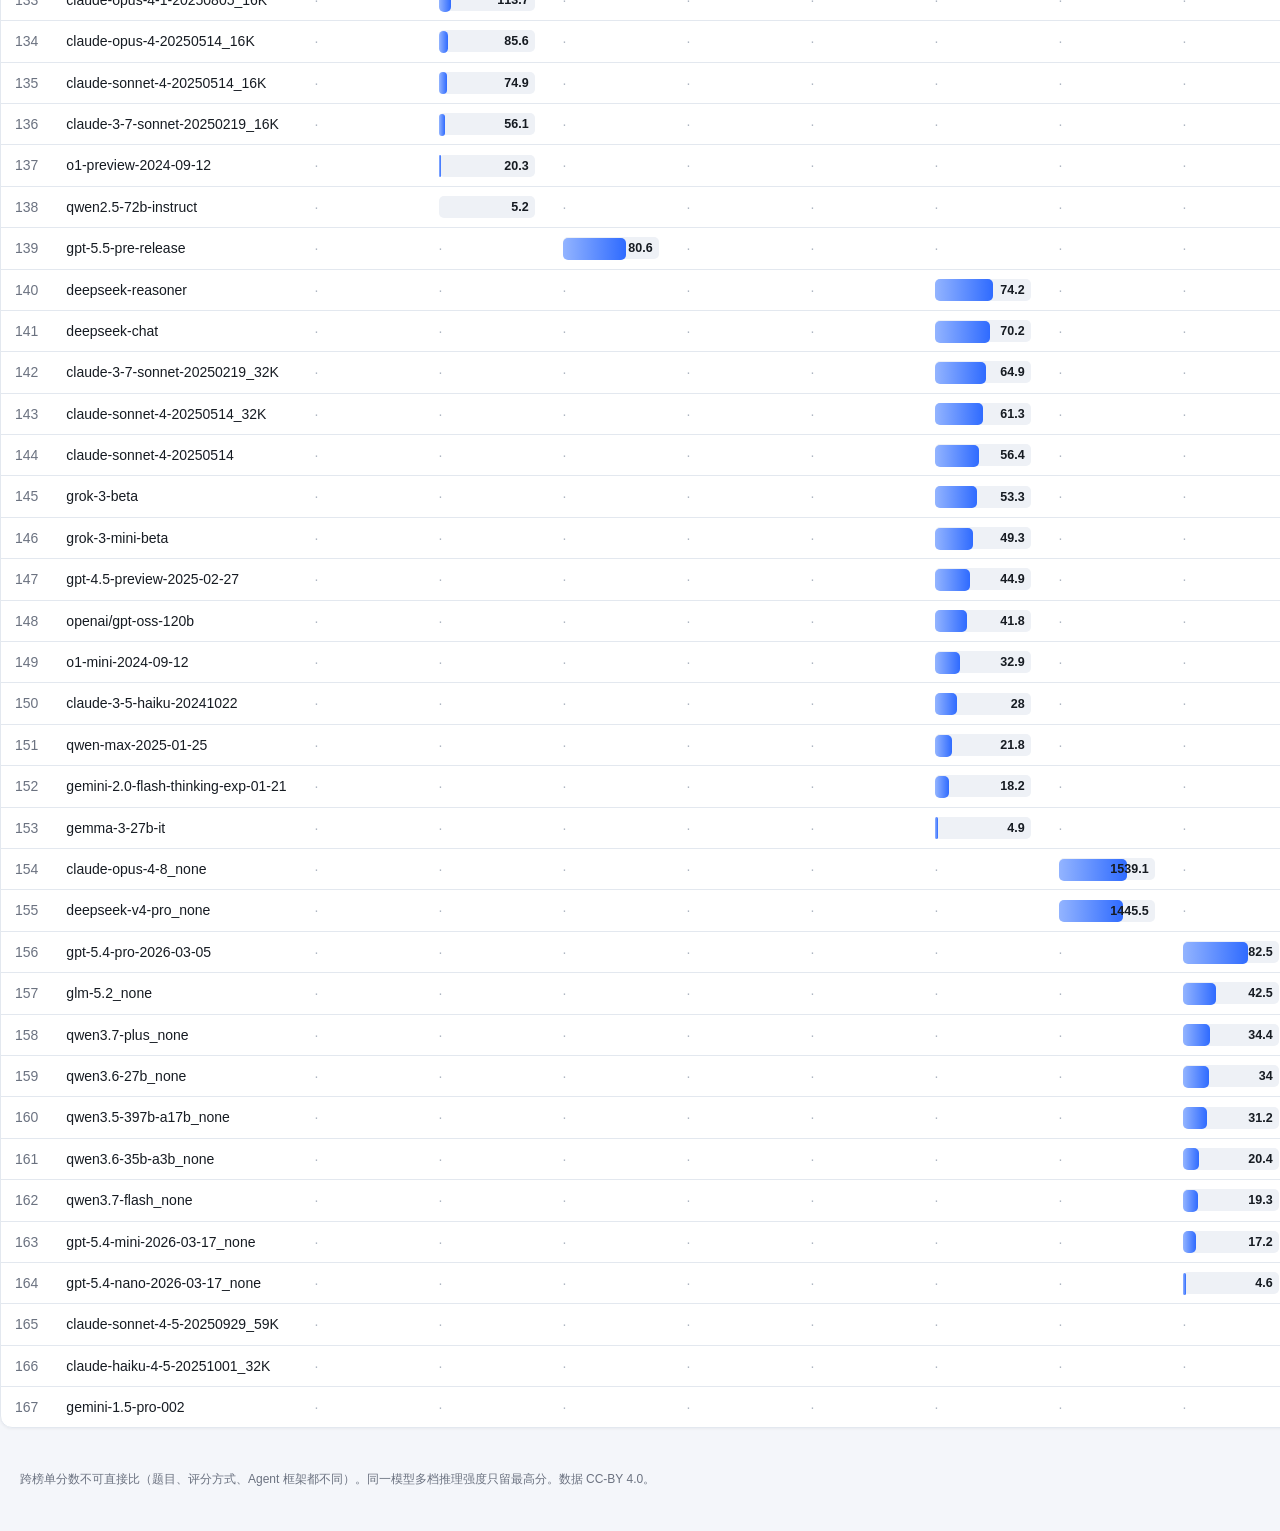
==== commit 03177856: "中转站单独一页，跟公益站分开。分类按能不能充钱来：先认上游自己打的标签，标签看不出的从正文找充值线索，「未见充值入口」这种否定句得先剔掉否则会判反。判不出的标「充值情况未标注」不瞎猜。页面从 free" ====
--- a/bench.html
+++ b/bench.html
@@ -45,7 +45,7 @@
 <table id="tbl"><thead><tr id="head"></tr></thead><tbody></tbody></table>
 <p class="note">跨榜单分数不可直接比（题目、评分方式、Agent 框架都不同）。同一模型多档推理强度只留最高分。数据 CC-BY 4.0。</p>
 
-<script src="app.js?v=6"></script>
+<script src="app.js?v=7"></script>
 <script>
 let boards = [], cur = 0, sortKey = null, sortAsc = false;
 
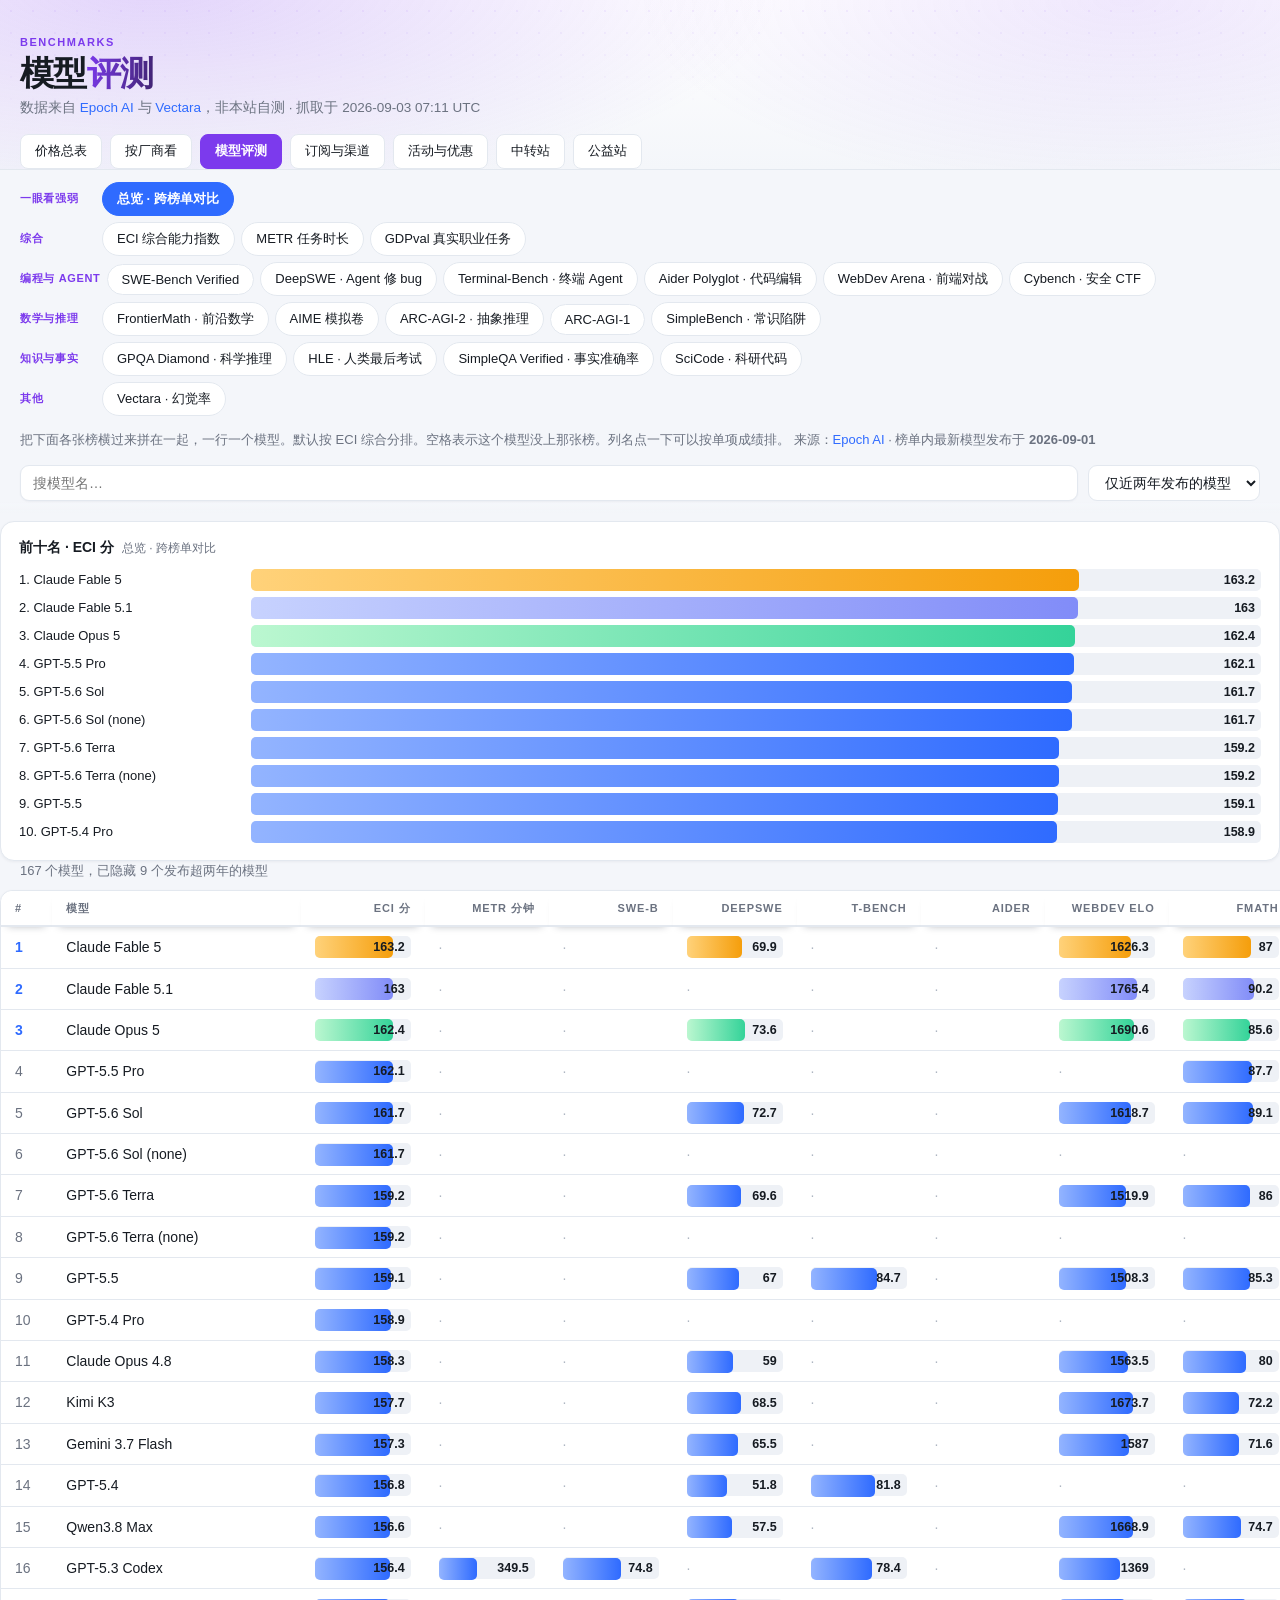
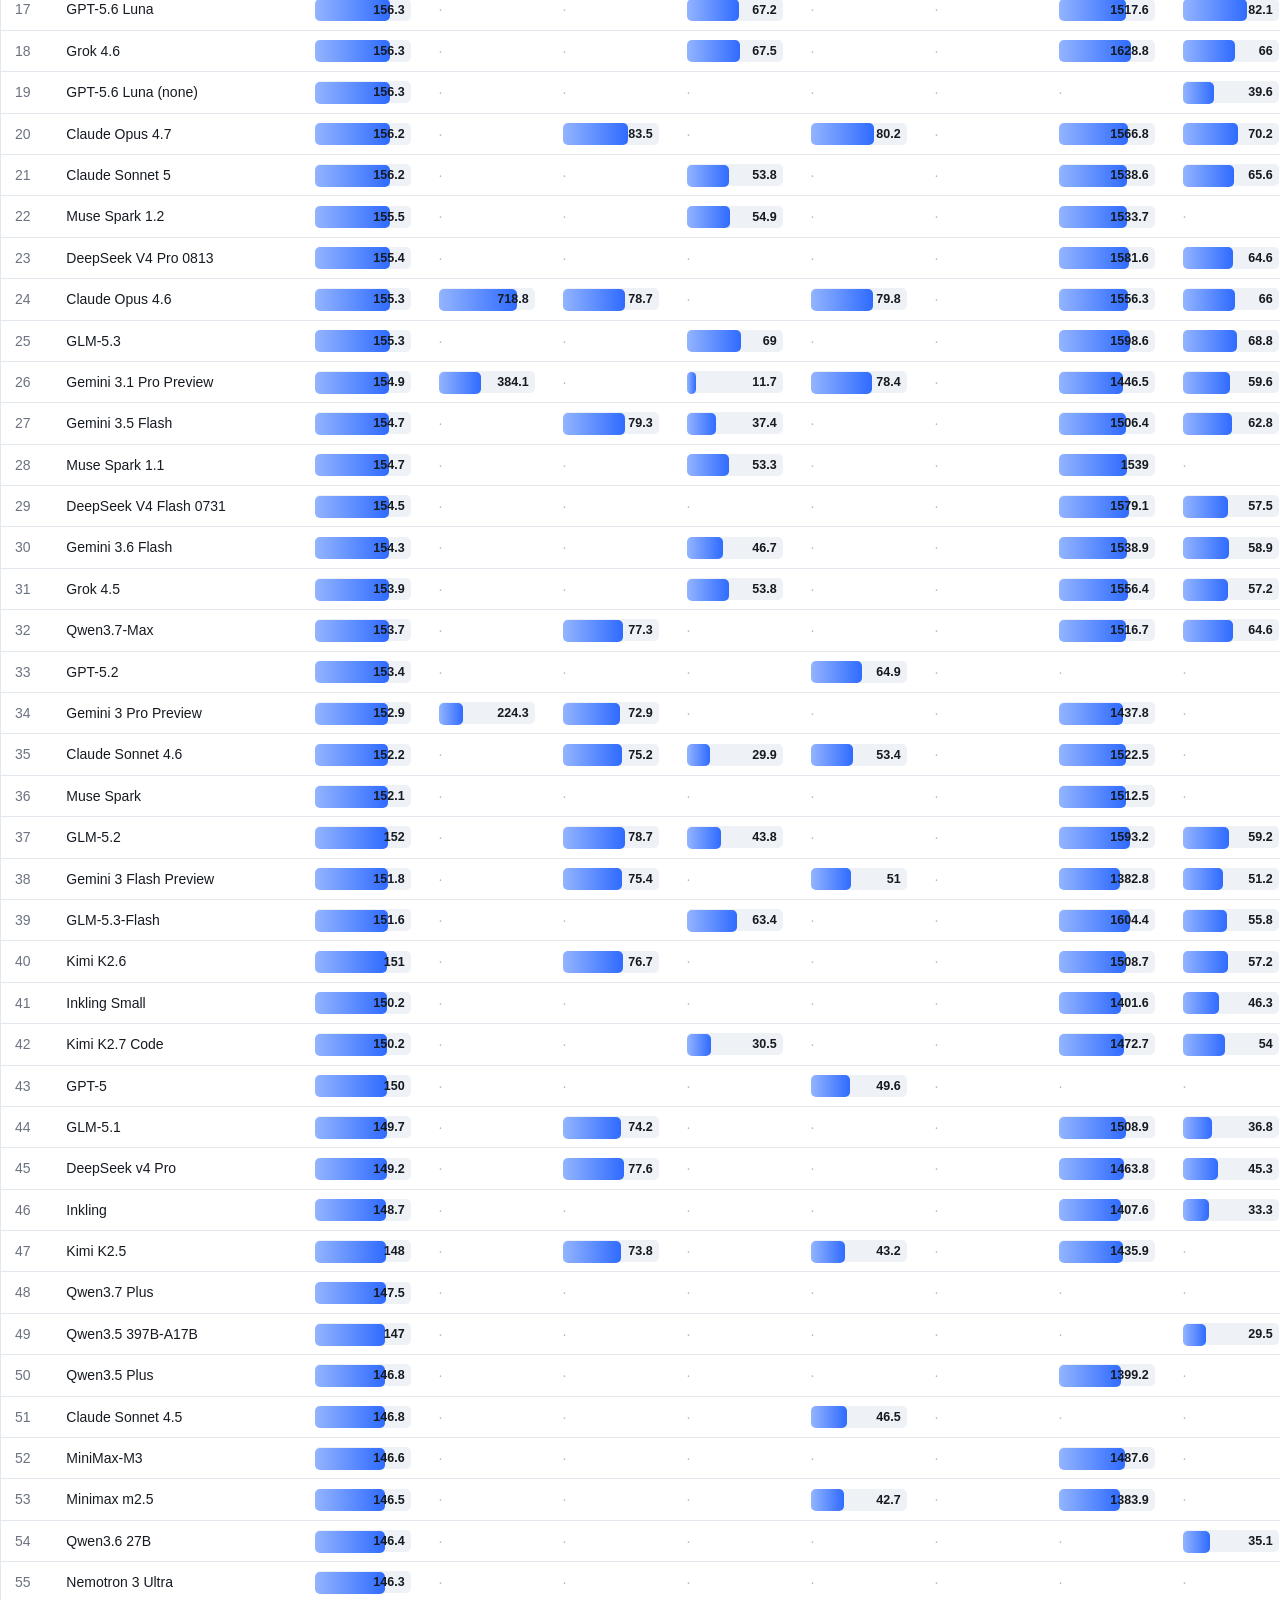
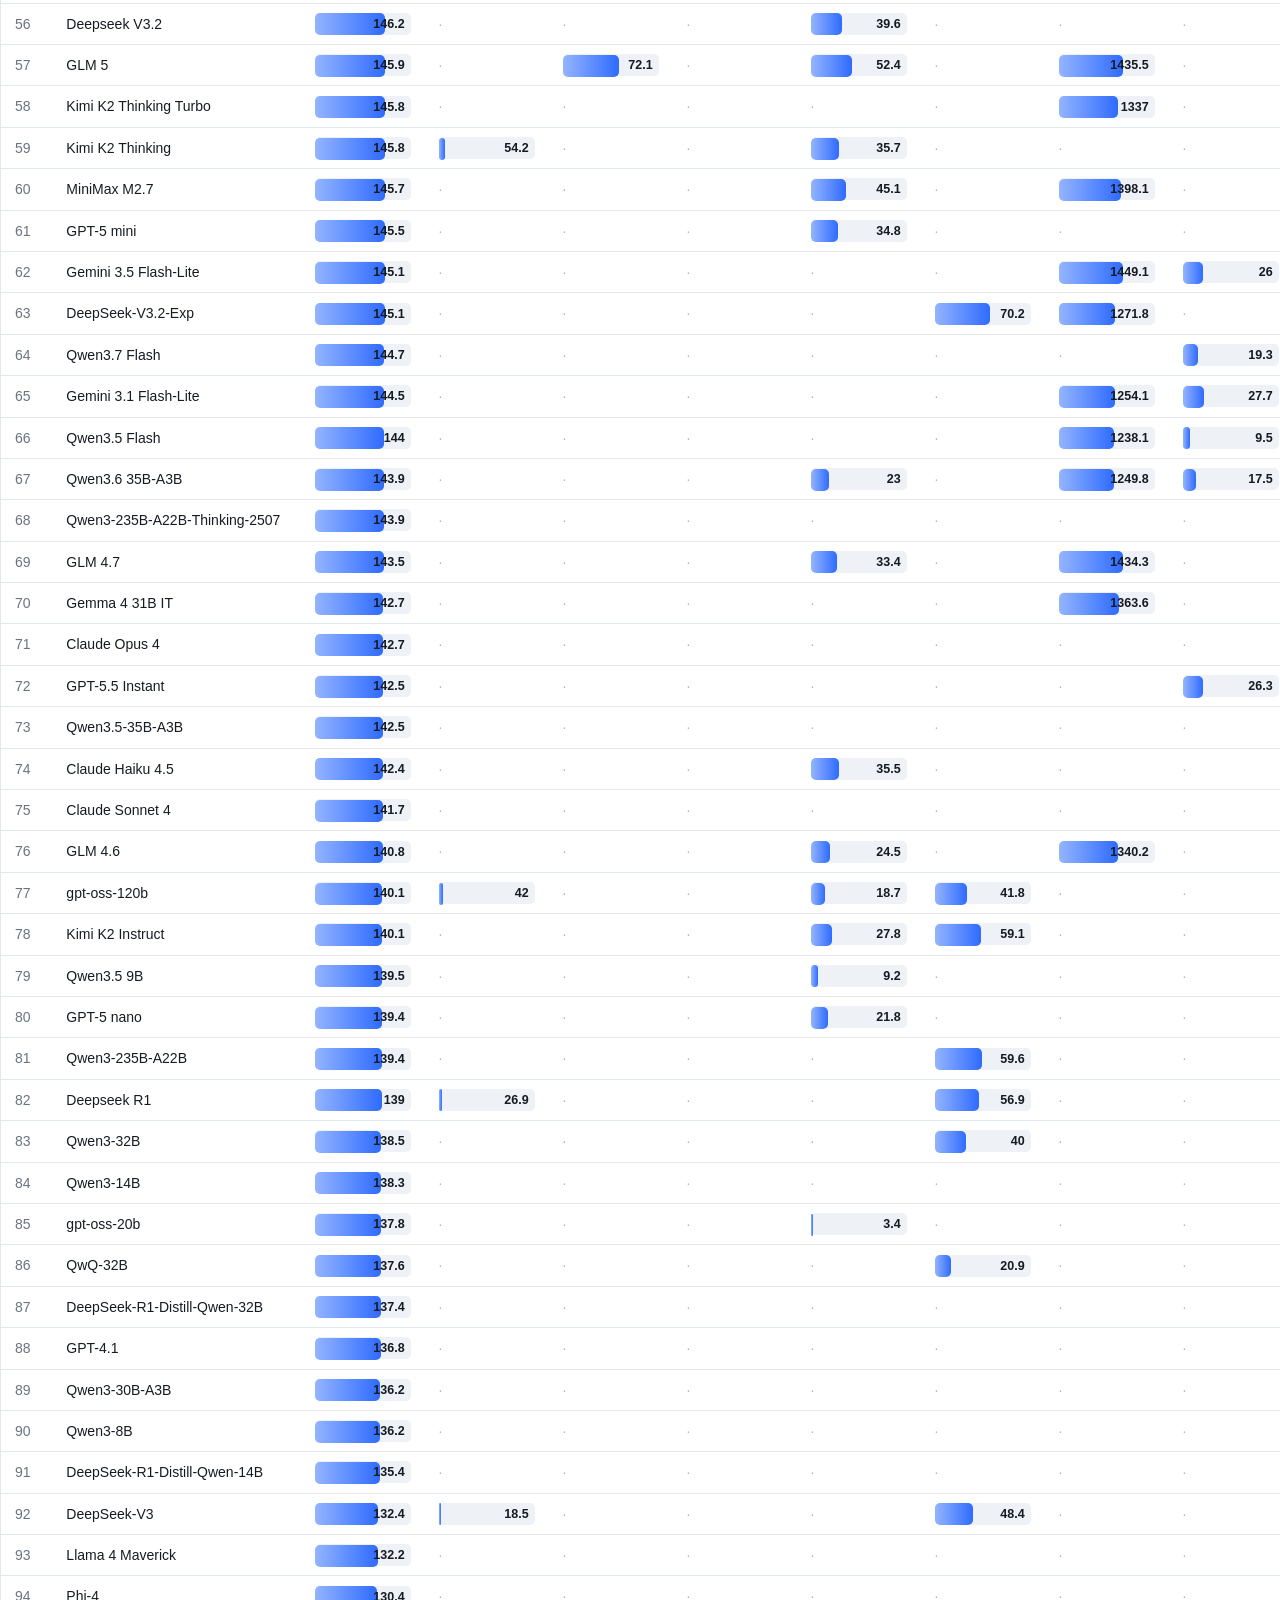
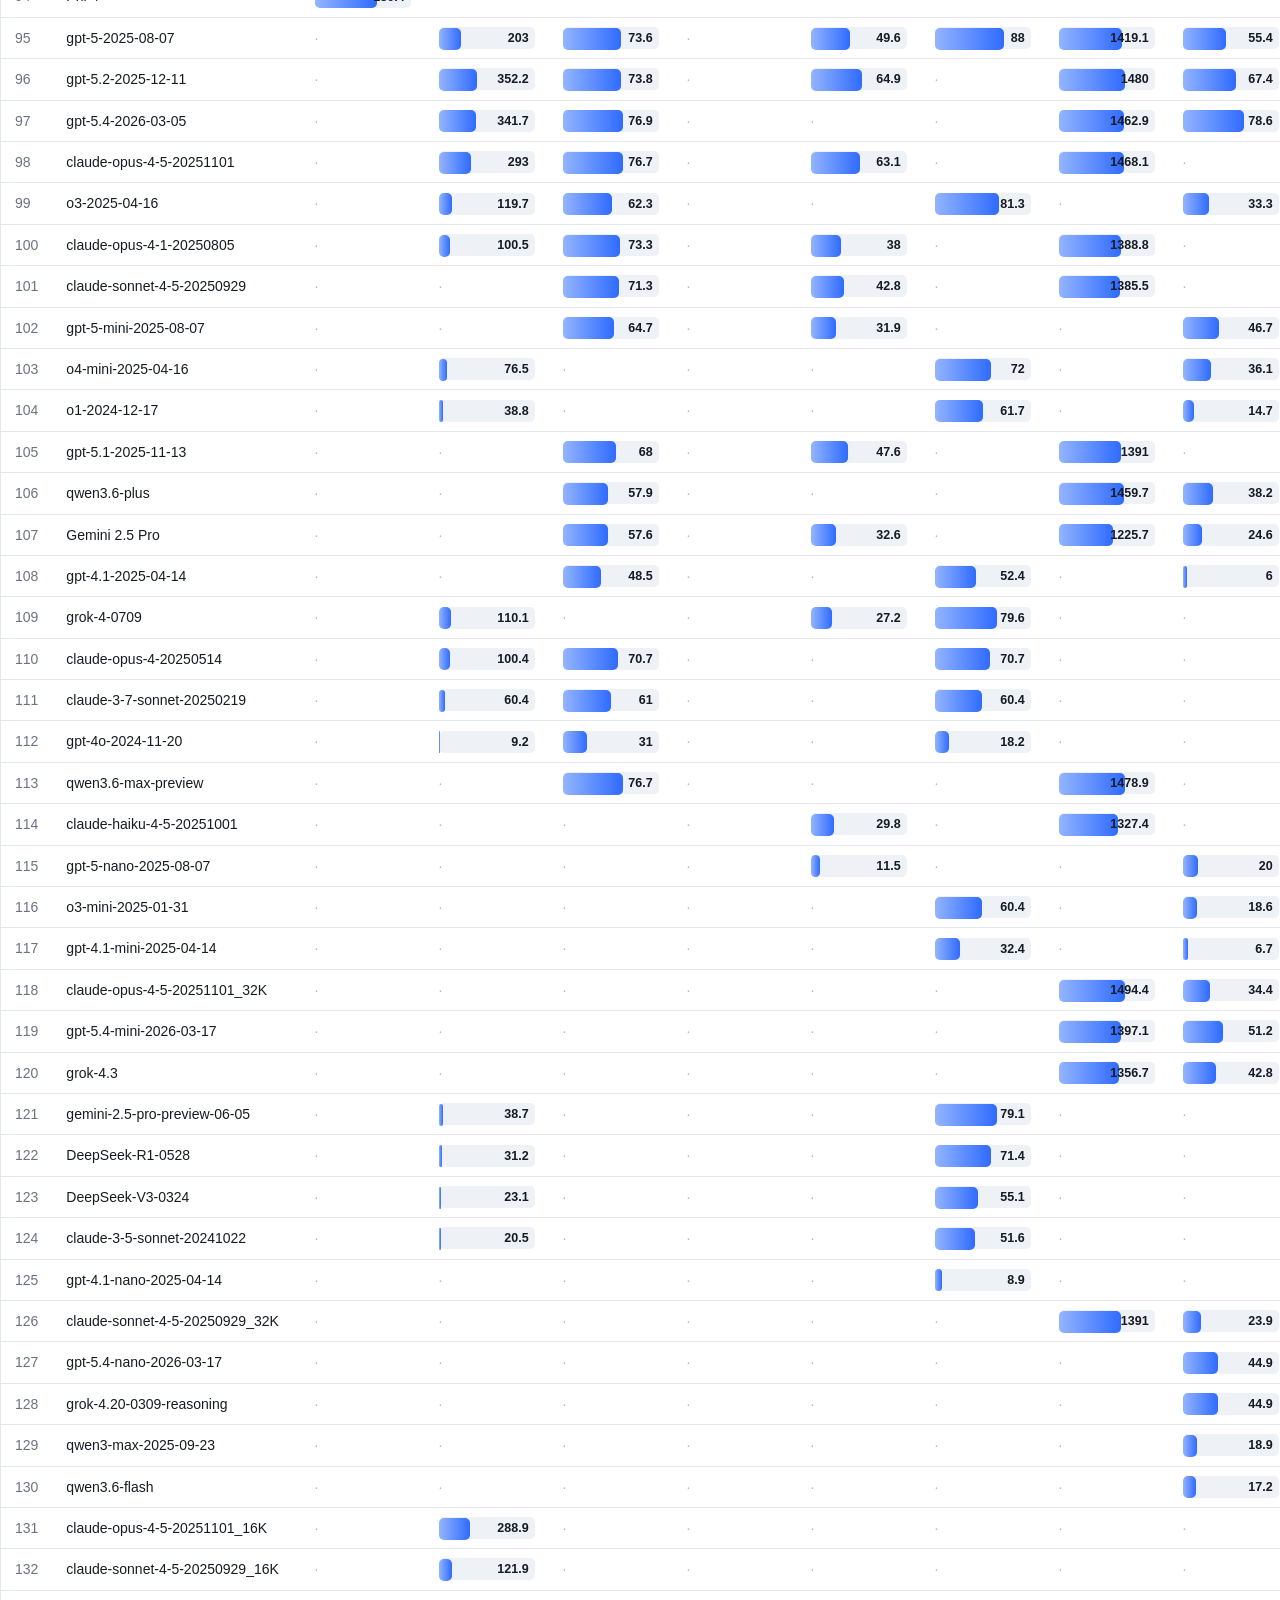
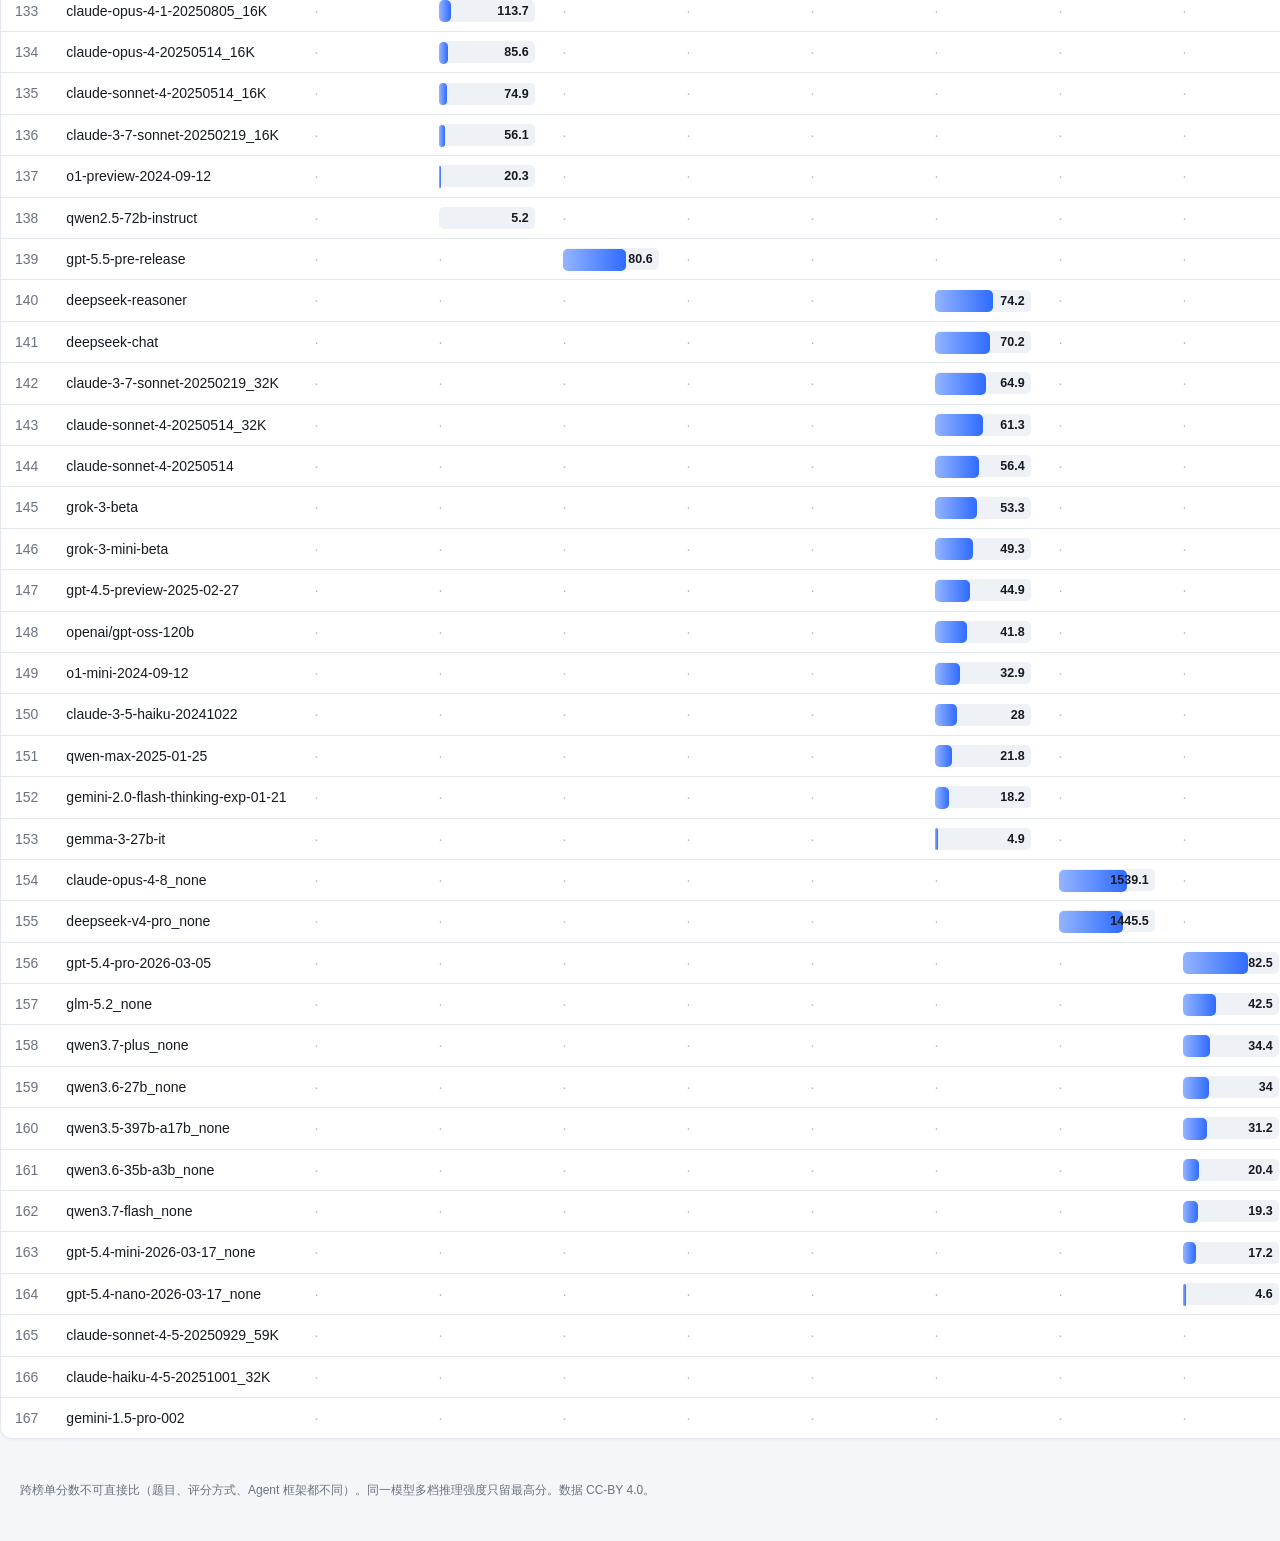
==== commit 11934f5d: "视觉大改：七个页面统一加渐变页头（网点底纹 + 标题关键词上色），每页一个主色，导航高亮和分区标题竖条都跟着变；首页加输入价/输出价分布直方图。两个坑：background 简写会重置 backgro" ====
--- a/bench.html
+++ b/bench.html
@@ -25,12 +25,14 @@
 </style>
 </head>
 <body>
+<div class="hero">
 <header>
   <div class="eyebrow">BENCHMARKS</div>
-  <h1>模型评测</h1>
+  <h1>模型<em>评测</em></h1>
   <div class="meta">数据来自 <a href="https://epoch.ai/benchmarks" target="_blank">Epoch AI</a> 与 <a href="https://github.com/vectara/hallucination-leaderboard" target="_blank">Vectara</a>，非本站自测 · 抓取于 <span id="updated">…</span></div>
 </header>
 <nav></nav>
+</div>
 <div class="boards" id="boards"></div>
 <p class="about" id="about"></p>
 <div class="bar">
@@ -45,7 +47,7 @@
 <table id="tbl"><thead><tr id="head"></tr></thead><tbody></tbody></table>
 <p class="note">跨榜单分数不可直接比（题目、评分方式、Agent 框架都不同）。同一模型多档推理强度只留最高分。数据 CC-BY 4.0。</p>
 
-<script src="app.js?v=7"></script>
+<script src="app.js?v=8"></script>
 <script>
 let boards = [], cur = 0, sortKey = null, sortAsc = false;
 
--- a/style.css
+++ b/style.css
@@ -138,7 +138,7 @@
   .grid, table, .lead { animation-delay:.32s; }
 
   /* 概览那几张卡一张一张冒出来，最容易被看见的就是这段 */
-  .stat { animation:rise .5s cubic-bezier(.16,.8,.28,1) both; }
+  .stat { animation:rise .5s cubic-bezier(.16,.8,.28,1) forwards; }
   .stat:nth-child(1) { animation-delay:.18s; }
   .stat:nth-child(2) { animation-delay:.26s; }
   .stat:nth-child(3) { animation-delay:.34s; }
@@ -155,7 +155,7 @@
   /* 评测页的分数底纹条从左往右长出来 */
   @keyframes grow { from { background-size:0 100%; } }
   td.sbar { background-repeat:no-repeat; background-size:100% 100%;
-            animation:grow .7s cubic-bezier(.16,.8,.28,1) both .35s; }
+            animation:grow .7s cubic-bezier(.16,.8,.28,1) forwards .35s; }
 
   .stat, .card, .vcard, .logo, nav a, .boards button, th, .tag {
     transition:transform .18s cubic-bezier(.2,.7,.3,1),
@@ -203,7 +203,7 @@
           font-weight:600; font-size:12.5px; }
 @media (prefers-reduced-motion: no-preference) {
   @keyframes wide { from { width:0; } }
-  .barfill { animation:wide .6s cubic-bezier(.16,.8,.28,1) both .1s; }
+  .barfill { animation:wide .6s cubic-bezier(.16,.8,.28,1) forwards .1s; }
 }
 
 /* 区间柱：整条是全局范围，实色段是这家自己的价格区间 */
@@ -221,3 +221,74 @@
 .chart .row .nm { overflow:hidden; text-overflow:ellipsis; white-space:nowrap; }
 .chart h3 { margin:0 0 8px; font-size:14px; display:flex; gap:8px; align-items:baseline; }
 .chart h3 small { color:var(--dim); font-weight:400; font-size:12px; }
+
+/* 四层来源说明条：把「官方 / 授权平台 / 中转 / 公益」的界限一次说清 */
+.tiers { max-width:var(--max); margin:12px auto 0; padding:0 20px;
+         display:grid; grid-template-columns:repeat(auto-fit,minmax(230px,1fr)); gap:10px; }
+.tier { background:var(--card); border:1px solid var(--line); border-left:4px solid var(--c);
+        border-radius:12px; padding:10px 14px; font-size:12.5px; color:var(--dim);
+        box-shadow:0 1px 3px rgba(16,24,40,.05); }
+.tier b { display:block; font-size:13.5px; color:var(--fg); margin-bottom:2px; }
+.tier a { display:inline-block; margin-top:5px; font-size:12px;
+          text-decoration:none; font-weight:600; }
+.tier.t-a { --c:#0f9d58; } .tier.t-b { --c:#2f6bff; }
+.tier.t-c { --c:#c2410c; } .tier.t-d { --c:#8b5cf6; }
+
+/* ================= 视觉改版：页头大图区 + 分区标题 ================= */
+/* 每页一个主色，导航和标题跟着变，翻页时有辨识度 */
+body[data-page="index"]   { --hue:#2f6bff; }
+body[data-page="vendors"] { --hue:#0f9d58; }
+body[data-page="bench"]   { --hue:#7c3aed; }
+body[data-page="tools"]   { --hue:#0891b2; }
+body[data-page="promos"]  { --hue:#d97706; }
+body[data-page="relays"]  { --hue:#c2410c; }
+body[data-page="free"]    { --hue:#059669; }
+
+.hero { position:relative; overflow:hidden; margin-bottom:6px;
+        background:
+          radial-gradient(900px 320px at 12% -10%, color-mix(in srgb, var(--hue) 22%, transparent), transparent 70%),
+          radial-gradient(700px 280px at 88% 0%, color-mix(in srgb, var(--hue) 12%, transparent), transparent 70%),
+          linear-gradient(180deg, #fff, var(--bg));
+        border-bottom:1px solid var(--line); }
+.hero::after { content:""; position:absolute; inset:0; pointer-events:none;
+        background-image:radial-gradient(color-mix(in srgb, var(--hue) 26%, transparent) 1px, transparent 1px);
+        background-size:22px 22px; opacity:.28;
+        mask-image:linear-gradient(180deg, #000, transparent 72%); }
+.hero > * { position:relative; }
+.hero header { padding:34px 20px 0; }
+.hero h1 { font-size:34px; letter-spacing:-.02em; line-height:1.15; }
+.hero h1 em { font-style:normal;
+        background:linear-gradient(96deg, var(--hue), color-mix(in srgb, var(--hue) 45%, #111));
+        -webkit-background-clip:text; background-clip:text; color:transparent; }
+.hero .meta { font-size:13.5px; }
+.hero nav { padding:16px 20px 0; }
+.hero .stats { padding-bottom:20px; }
+nav a.on { background:var(--hue); border-color:var(--hue); }
+.eyebrow { color:var(--hue); }
+.stat .n { background-image:linear-gradient(100deg,var(--fg) 25%,var(--hue)); }  /* 用 background-image，别用 background 简写：简写会重置 background-clip */
+
+/* 分区标题：左边一道主色竖条 + 序号，比纯文字扎眼 */
+h2.sec { position:relative; padding-left:32px; align-items:center; }
+h2.sec::before { content:""; position:absolute; left:20px; top:50%; translate:0 -50%;
+        width:5px; height:22px; border-radius:3px;
+        background:linear-gradient(180deg, var(--hue), color-mix(in srgb, var(--hue) 40%, #fff)); }
+
+/* 直方图：纵向柱子，高低即数量 */
+.hist { background:var(--card); border:1px solid var(--line); border-radius:14px;
+        padding:12px 16px 10px; box-shadow:0 1px 3px rgba(16,24,40,.05); }
+.hist .ht { font-size:12px; color:var(--dim); font-weight:600; margin-bottom:6px; }
+.hist .hb { display:flex; gap:8px; align-items:flex-end; height:88px; }
+.hcol { flex:1; display:flex; flex-direction:column; align-items:center; justify-content:flex-end;
+        gap:3px; height:100%; }
+.hcol i { display:block; width:100%; height:var(--h); min-height:3px; border-radius:5px 5px 0 0;
+          background:linear-gradient(180deg, var(--hue), color-mix(in srgb, var(--hue) 35%, #fff)); }
+.hcol .hn { font-size:11.5px; font-weight:700; font-variant-numeric:tabular-nums; }
+.hcol .hl { font-size:10.5px; color:var(--dim); white-space:nowrap; }
+@media (prefers-reduced-motion: no-preference) {
+  @keyframes tall { from { height:0; } }
+  .hcol i { animation:tall .6s cubic-bezier(.16,.8,.28,1) forwards .25s; }
+}
+
+/* 两栏放小图 */
+.grid2 { max-width:var(--max); margin:12px auto 0; padding:0 20px;
+         display:grid; grid-template-columns:repeat(auto-fit,minmax(300px,1fr)); gap:12px; }
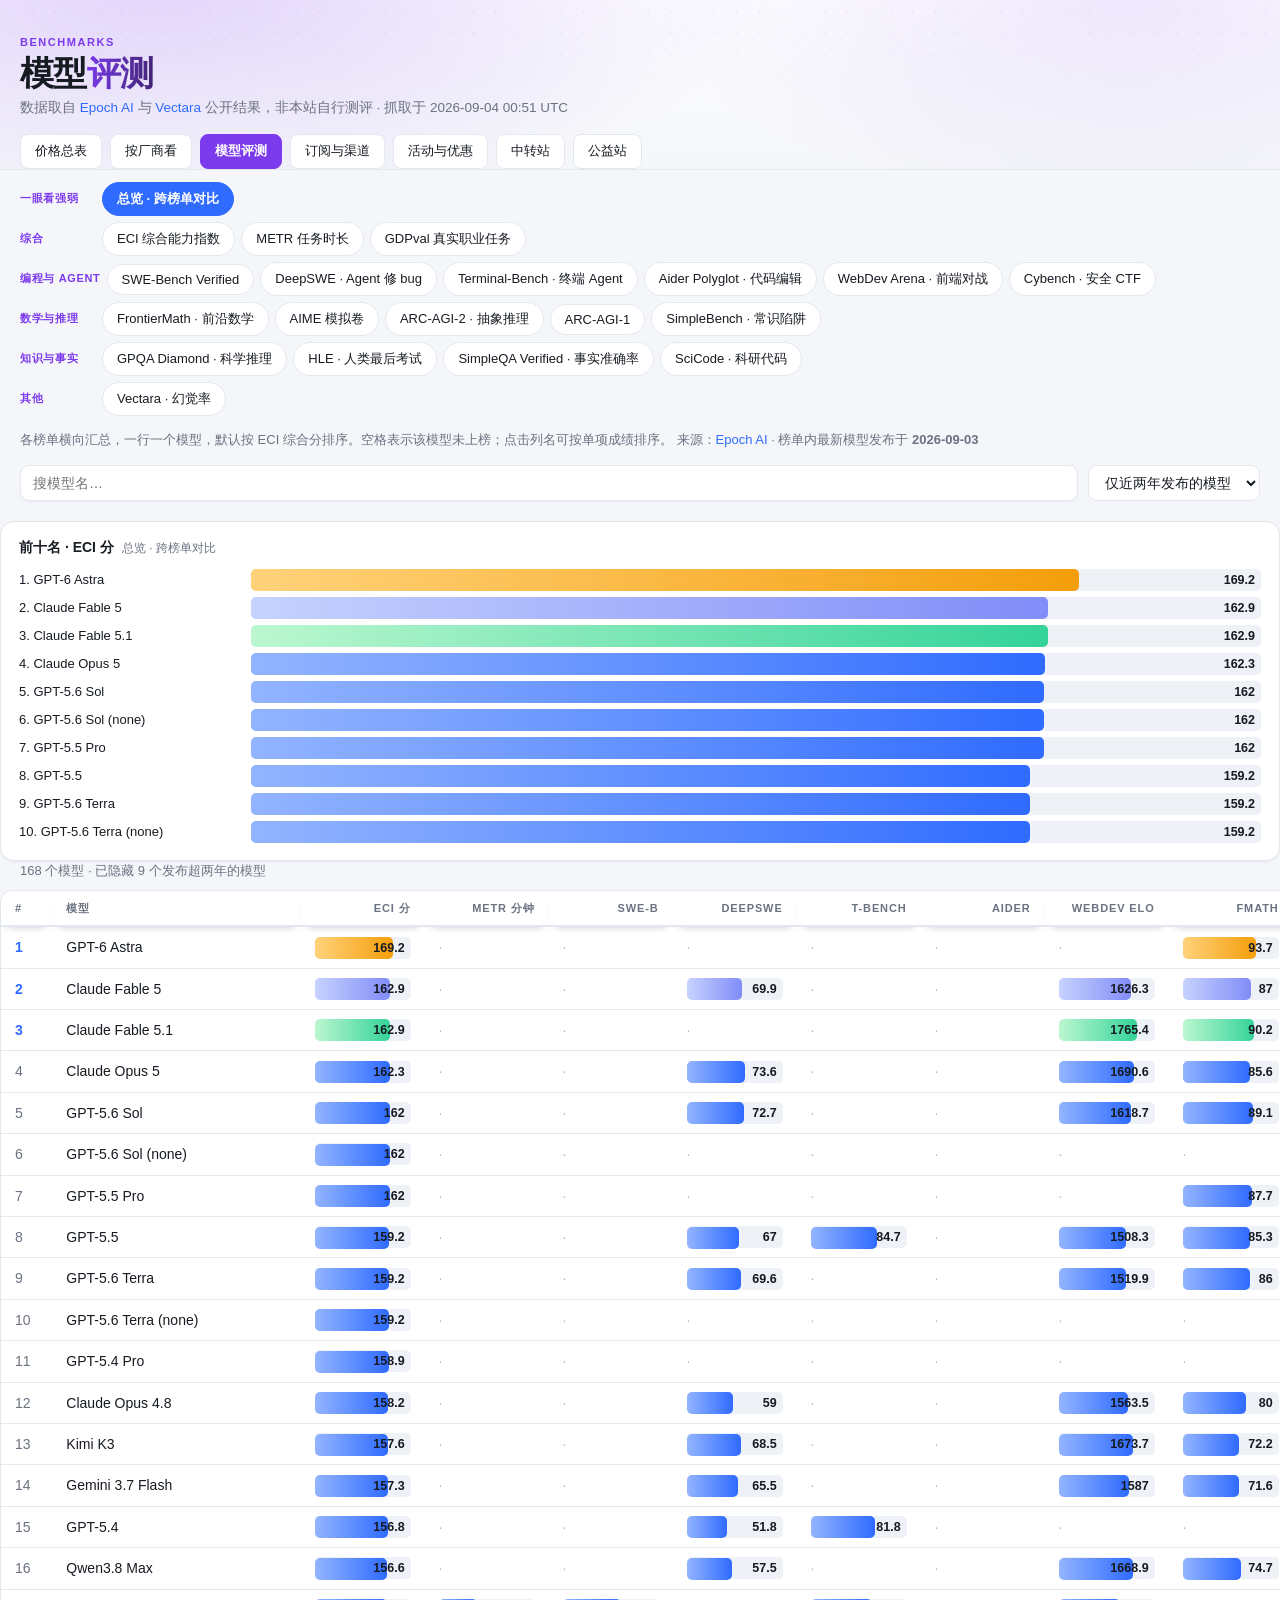
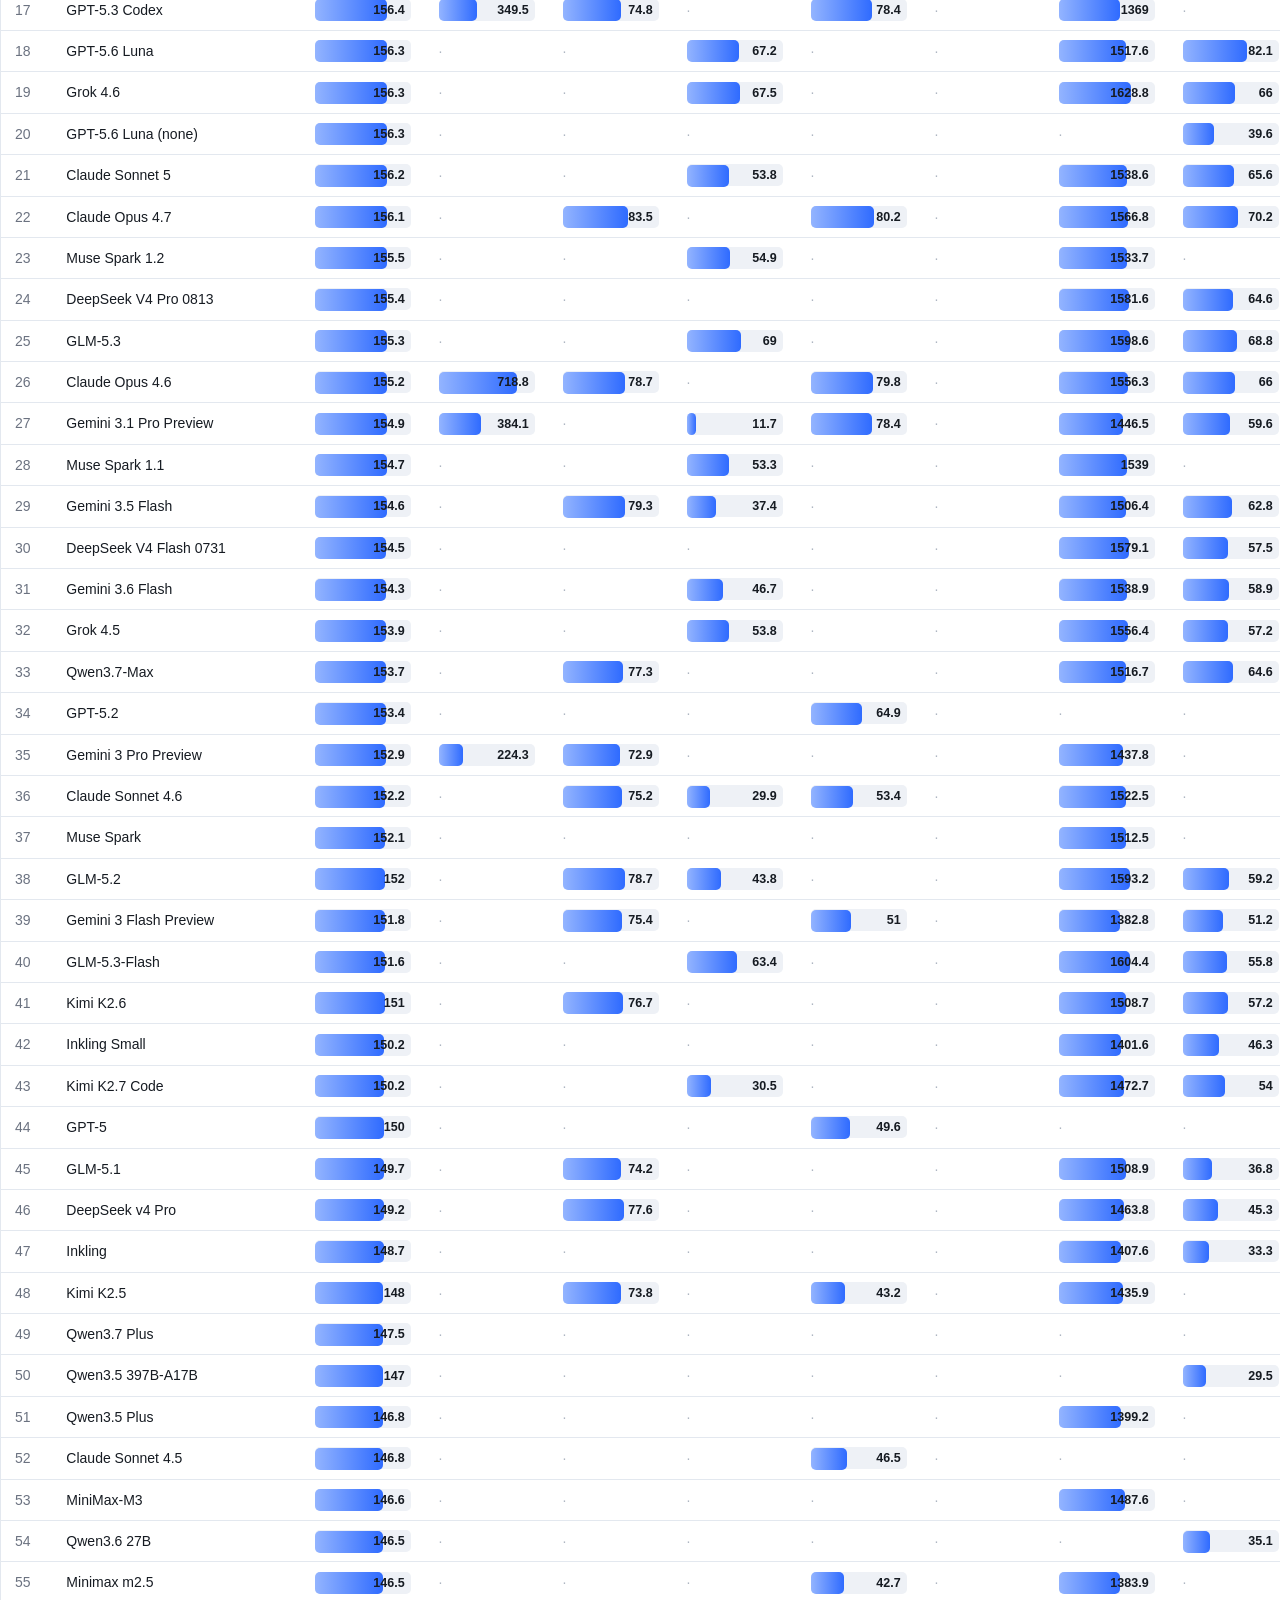
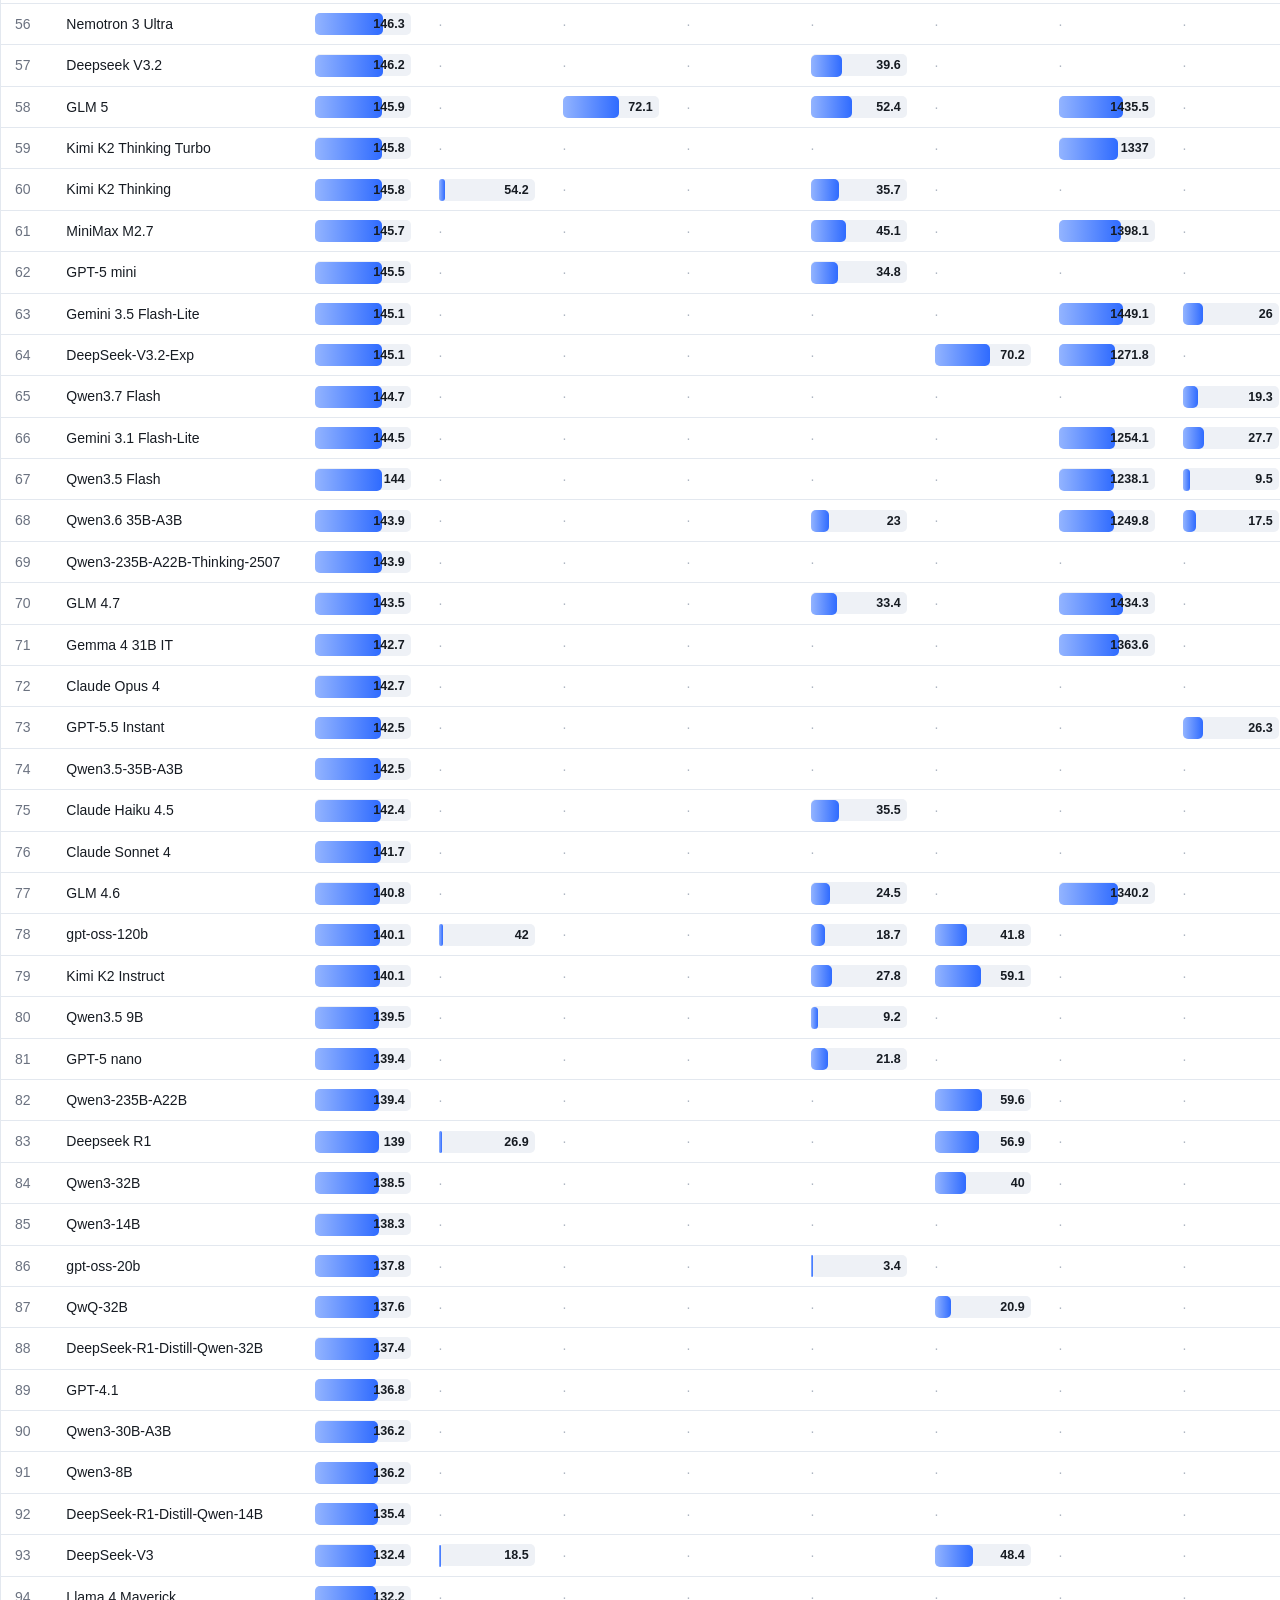
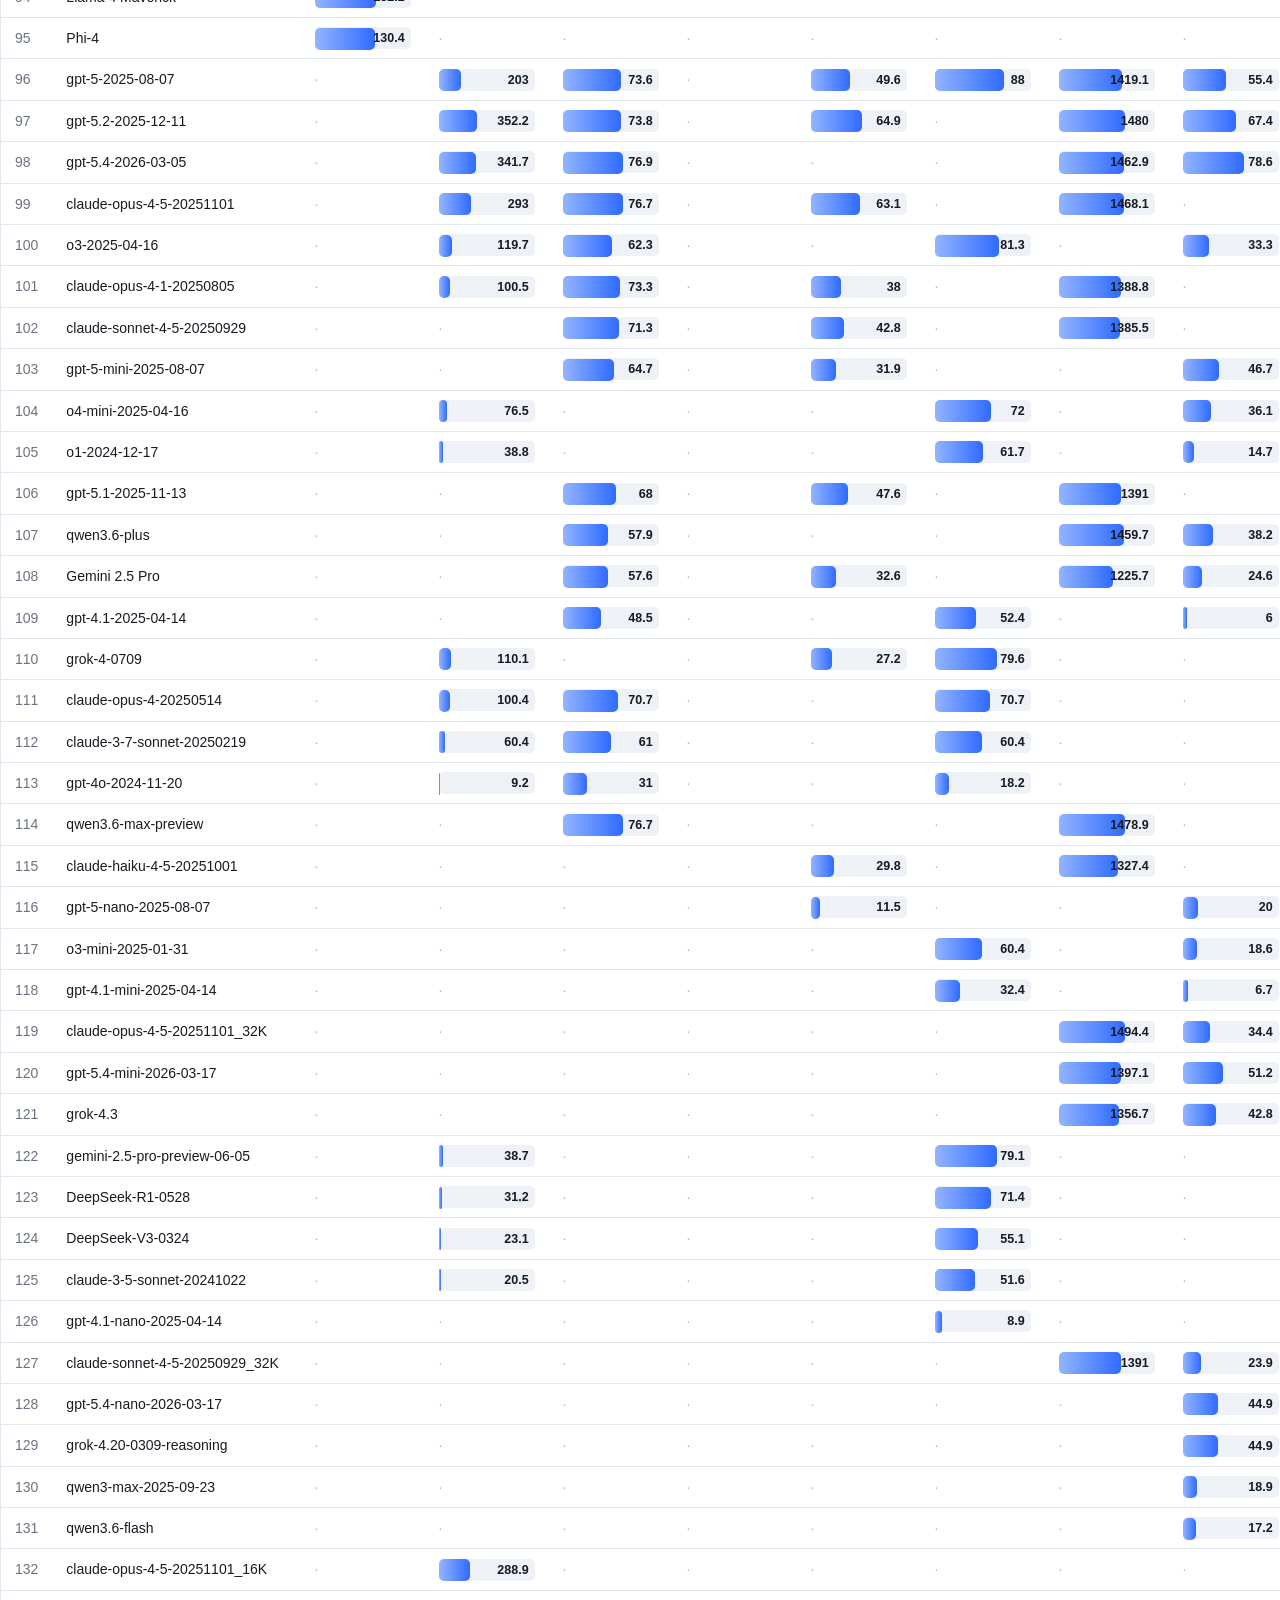
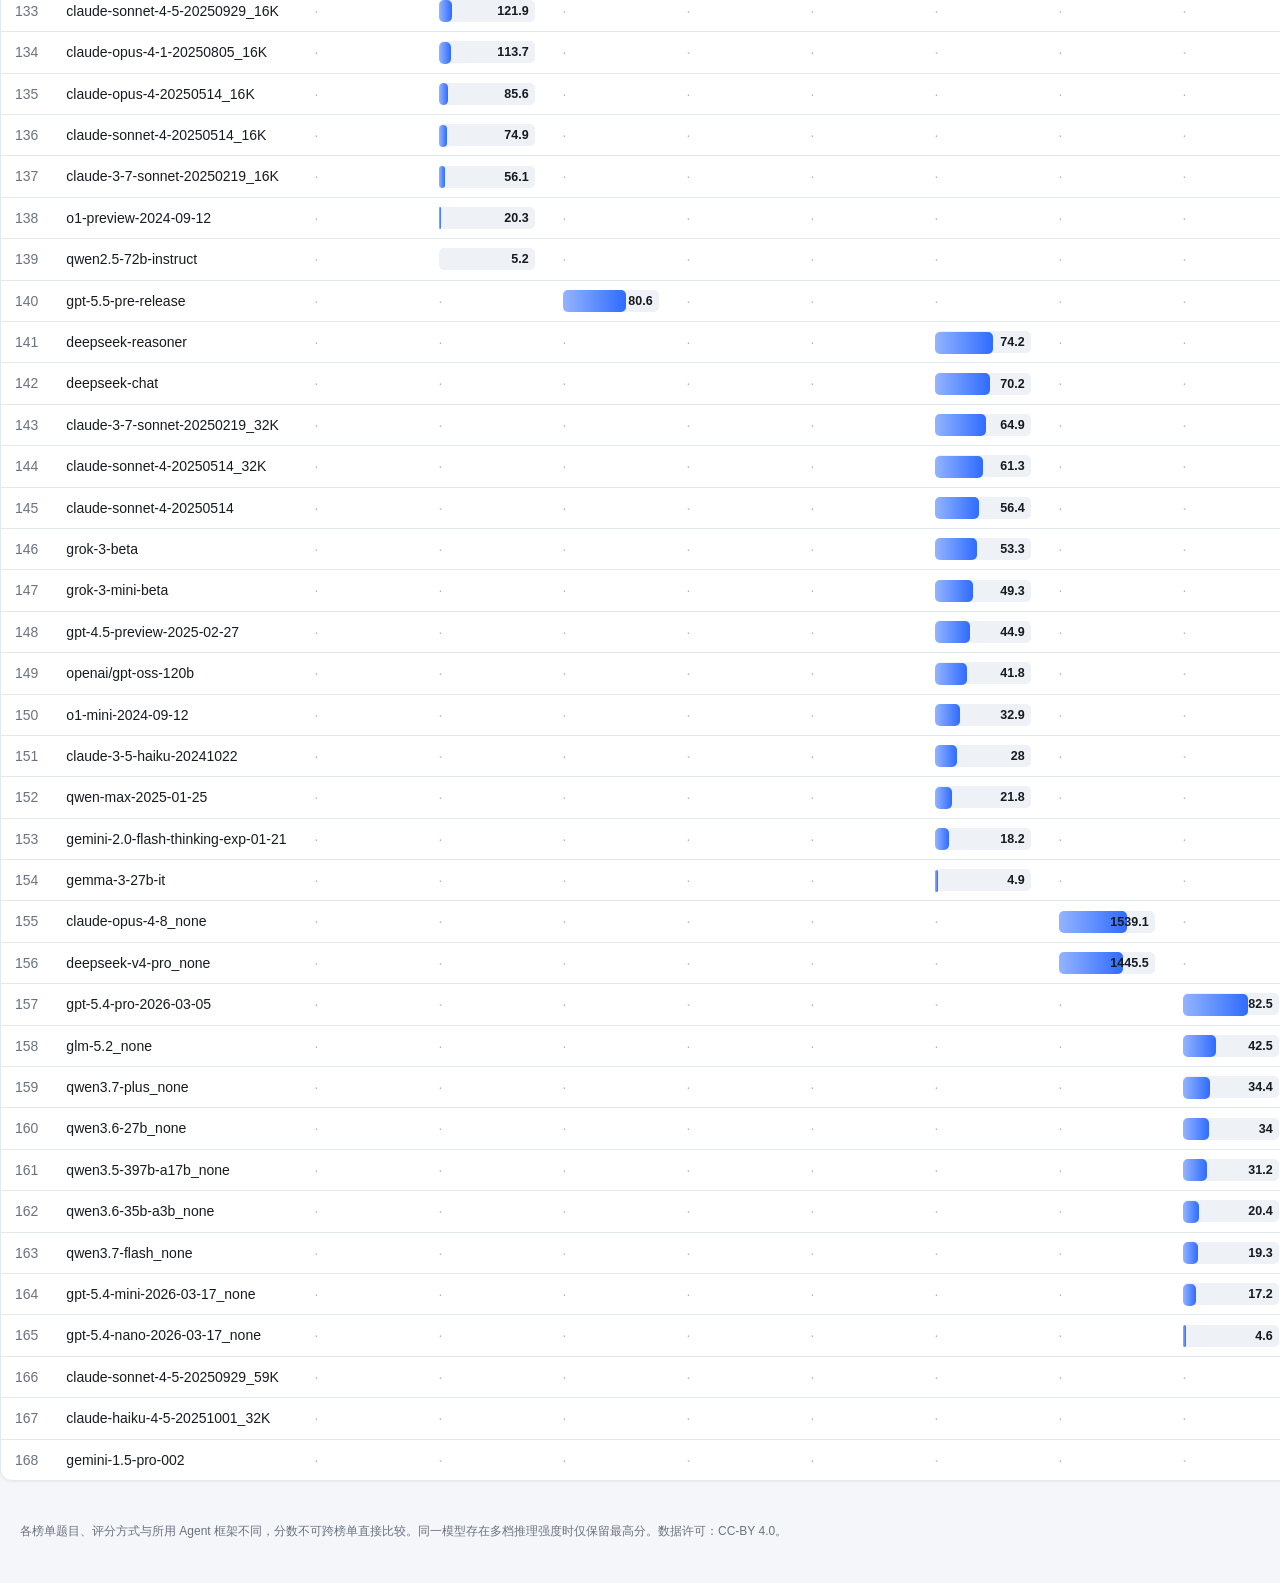
==== commit a1b92443: "全站文案统一成正式书面表述，删掉冗余说明和口语句：评测榜单描述、四类来源说明、页脚免责、价格异常提示都改了一遍" ====
--- a/bench.html
+++ b/bench.html
@@ -29,7 +29,7 @@
 <header>
   <div class="eyebrow">BENCHMARKS</div>
   <h1>模型<em>评测</em></h1>
-  <div class="meta">数据来自 <a href="https://epoch.ai/benchmarks" target="_blank">Epoch AI</a> 与 <a href="https://github.com/vectara/hallucination-leaderboard" target="_blank">Vectara</a>，非本站自测 · 抓取于 <span id="updated">…</span></div>
+  <div class="meta">数据取自 <a href="https://epoch.ai/benchmarks" target="_blank">Epoch AI</a> 与 <a href="https://github.com/vectara/hallucination-leaderboard" target="_blank">Vectara</a> 公开结果，非本站自行测评 · 抓取于 <span id="updated">…</span></div>
 </header>
 <nav></nav>
 </div>
@@ -45,7 +45,7 @@
 <div class="chart" id="chart" style="display:none"></div>
 <p class="count" id="count"></p>
 <table id="tbl"><thead><tr id="head"></tr></thead><tbody></tbody></table>
-<p class="note">跨榜单分数不可直接比（题目、评分方式、Agent 框架都不同）。同一模型多档推理强度只留最高分。数据 CC-BY 4.0。</p>
+<p class="note">各榜单题目、评分方式与所用 Agent 框架不同，分数不可跨榜单直接比较。同一模型存在多档推理强度时仅保留最高分。数据许可：CC-BY 4.0。</p>
 
 <script src="app.js?v=8"></script>
 <script>
@@ -118,7 +118,7 @@
 
   const hidden = b.rows.length - rs.length;
   document.getElementById('count').textContent =
-    `${rs.length} 个模型` + (hidden && hideOld ? `，已隐藏 ${hidden} 个发布超两年的模型` : '');
+    `${rs.length} 个模型` + (hidden && hideOld ? ` · 已隐藏 ${hidden} 个发布超两年的模型` : '');
   document.querySelector('#tbl tbody').innerHTML = rs.map((r, i) =>
     `<tr><td class="rank${i < 3 ? ' top' : ''}">${i + 1}</td><td>${r.model}</td>` +
     b.cols.map(c => {
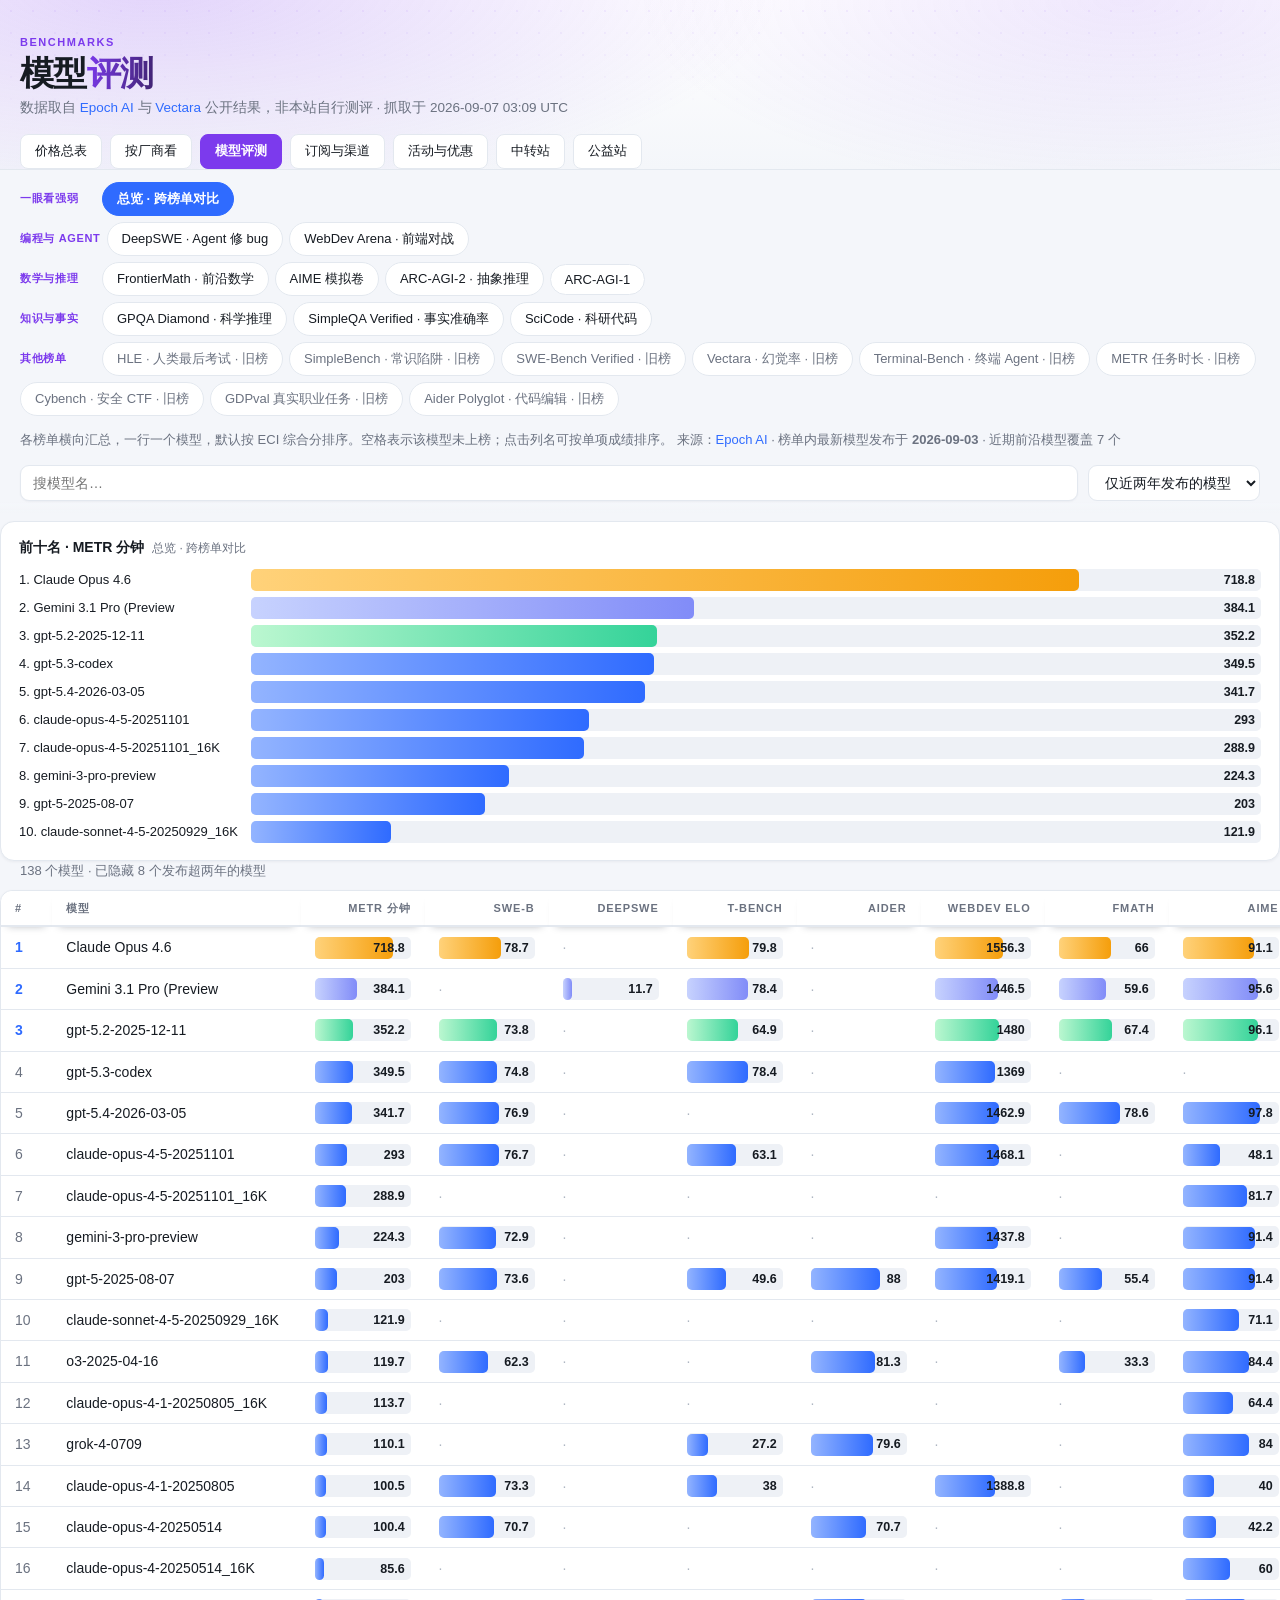
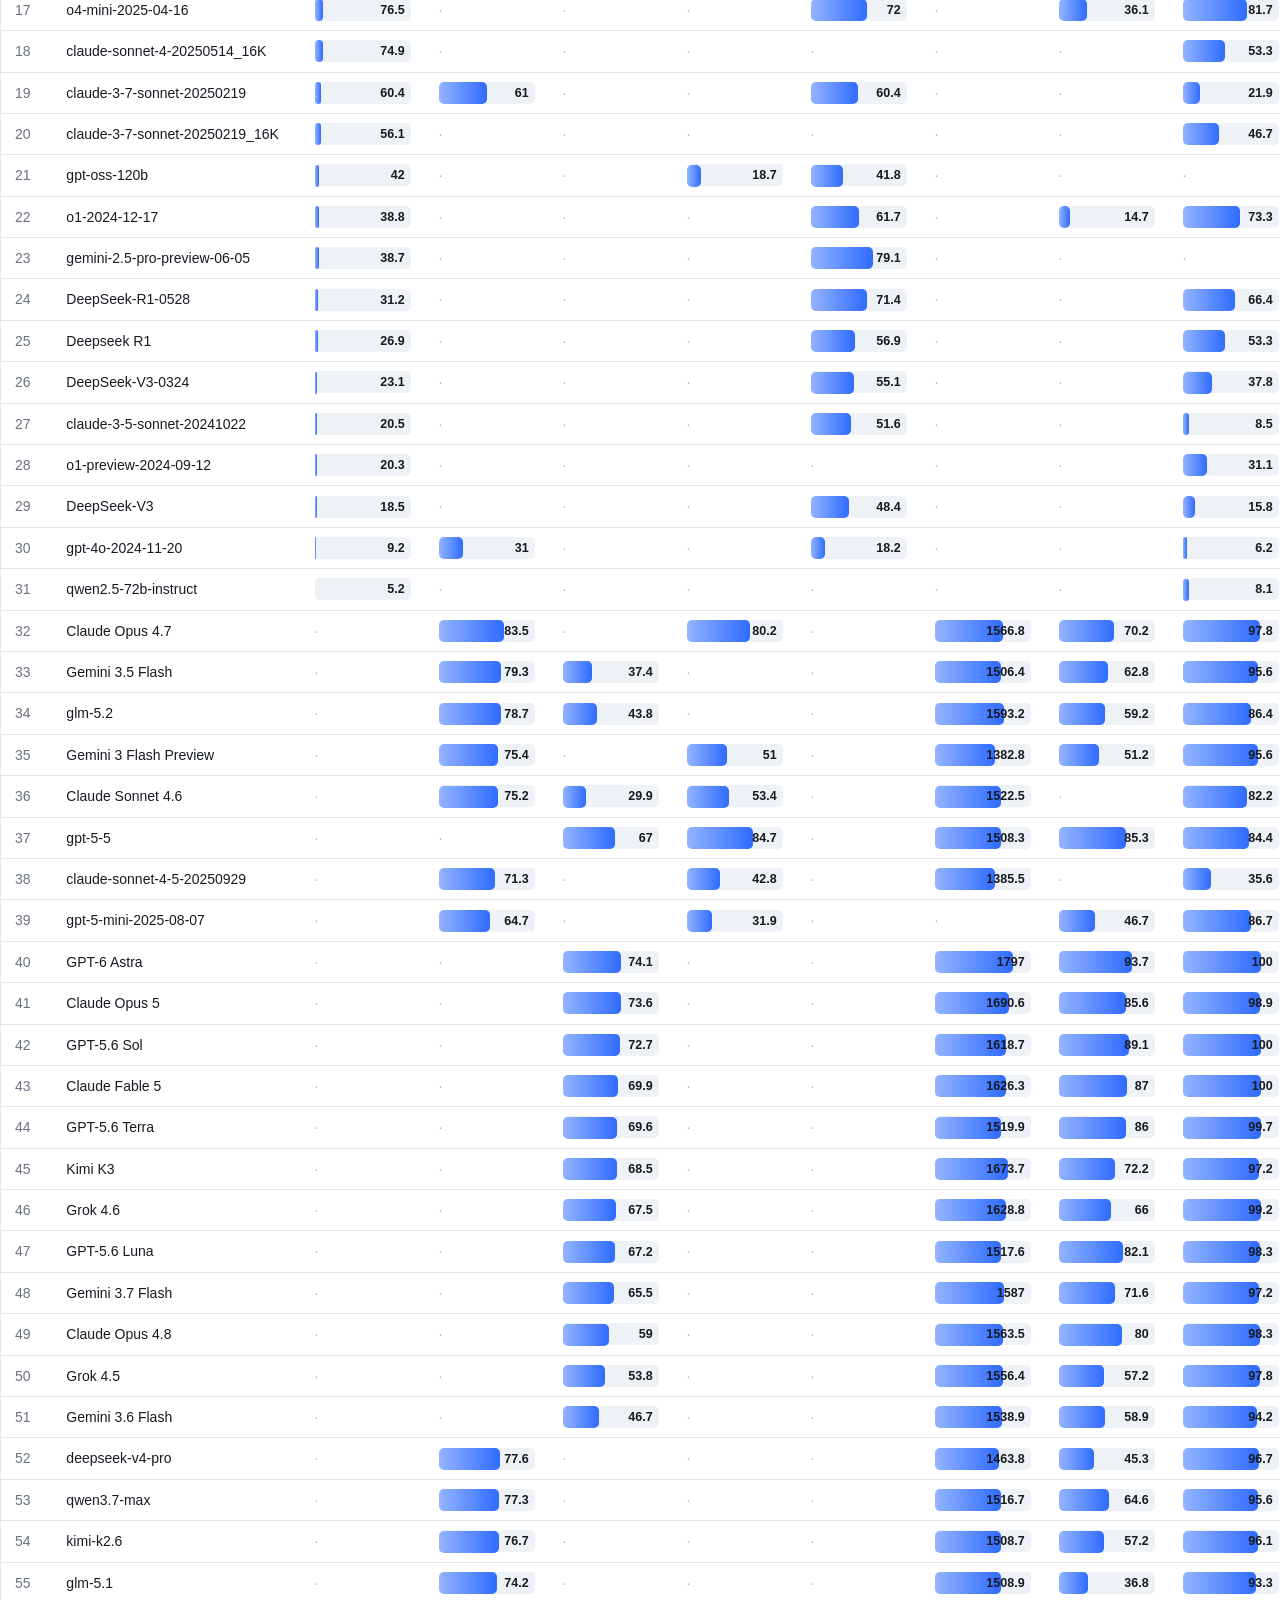
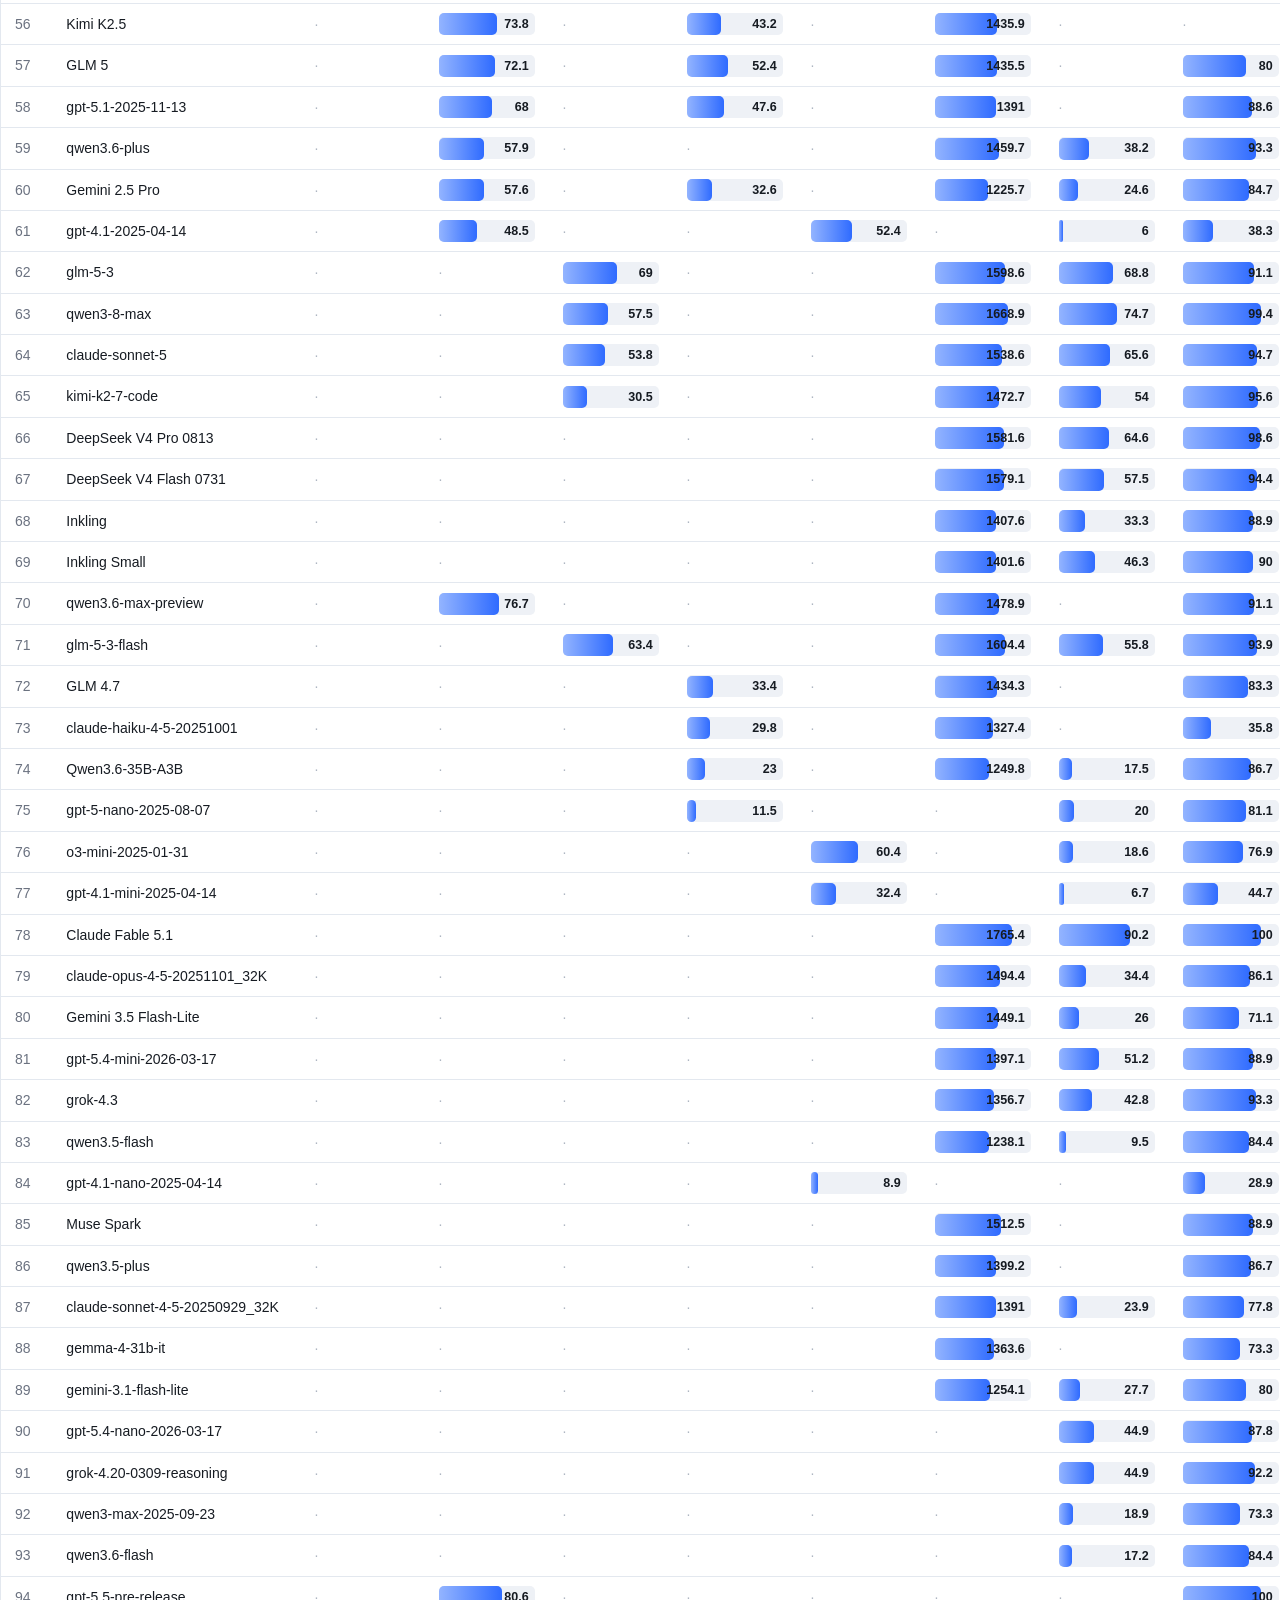
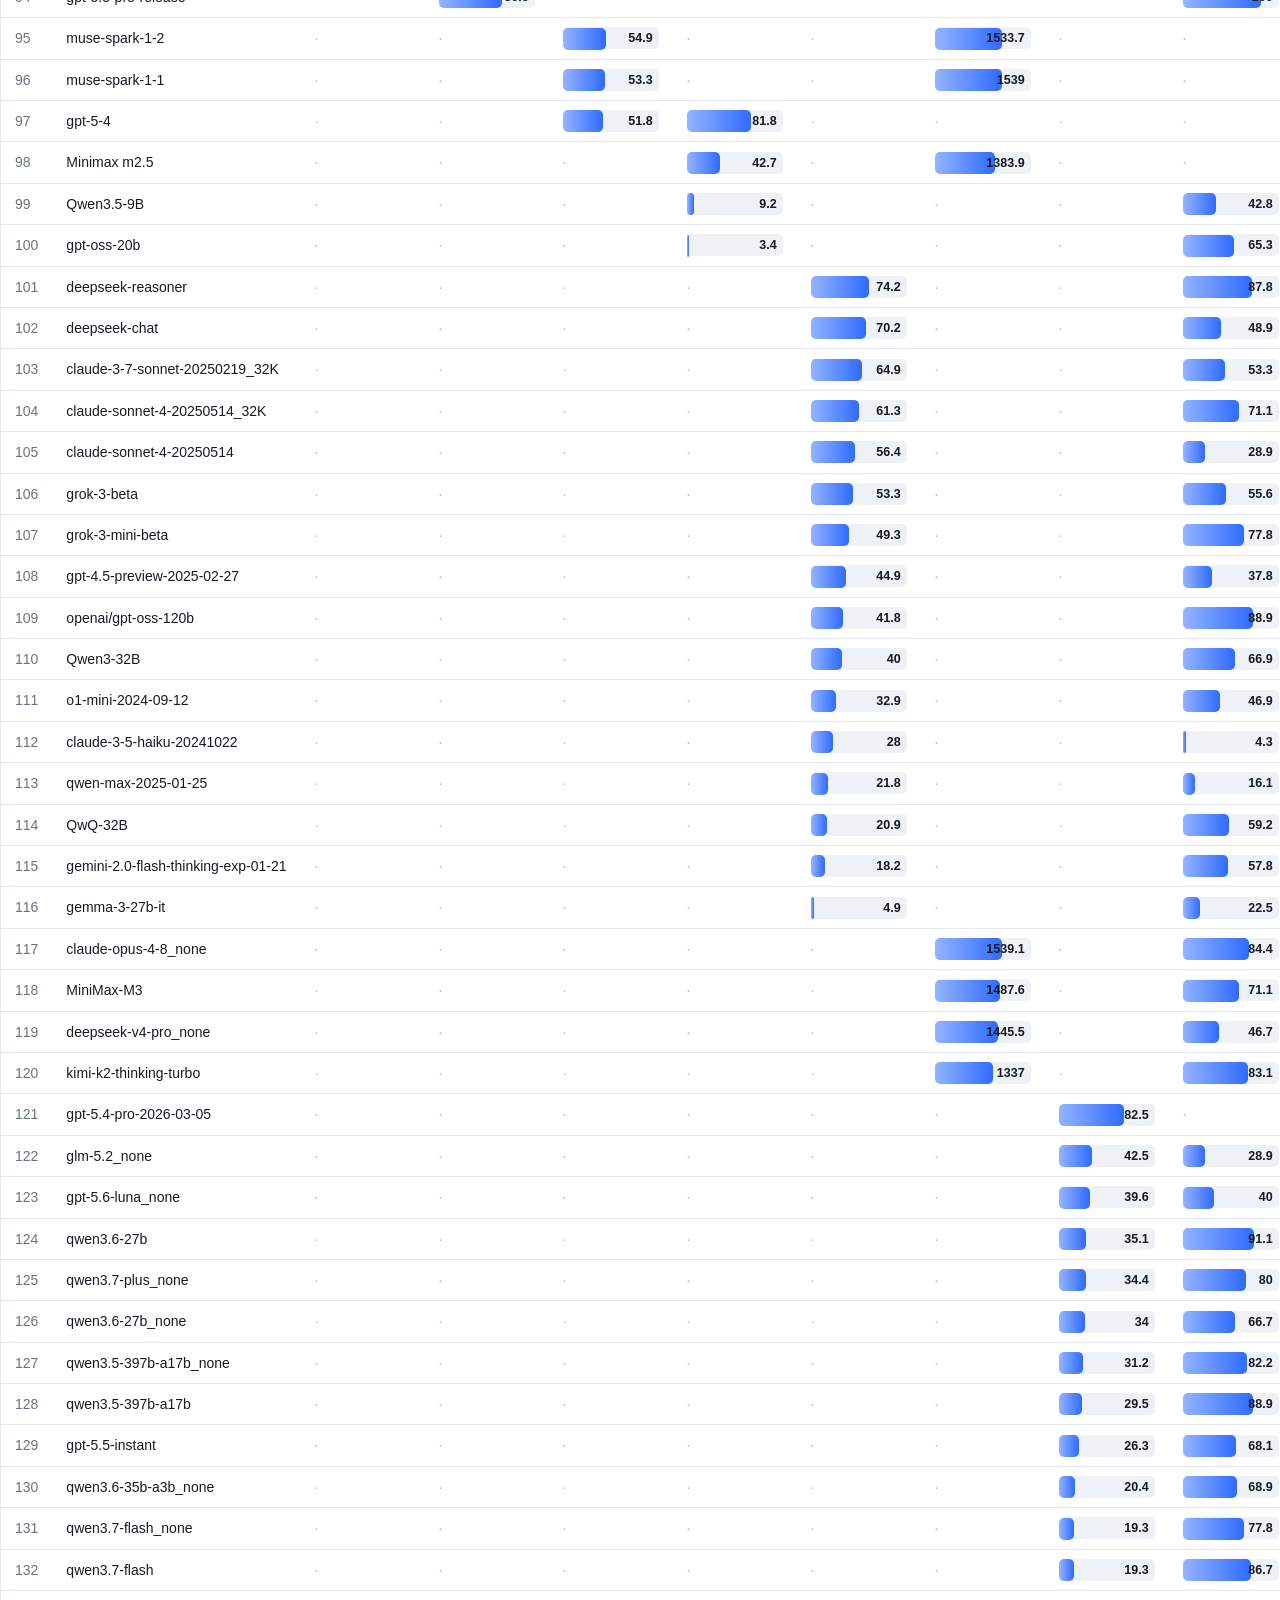
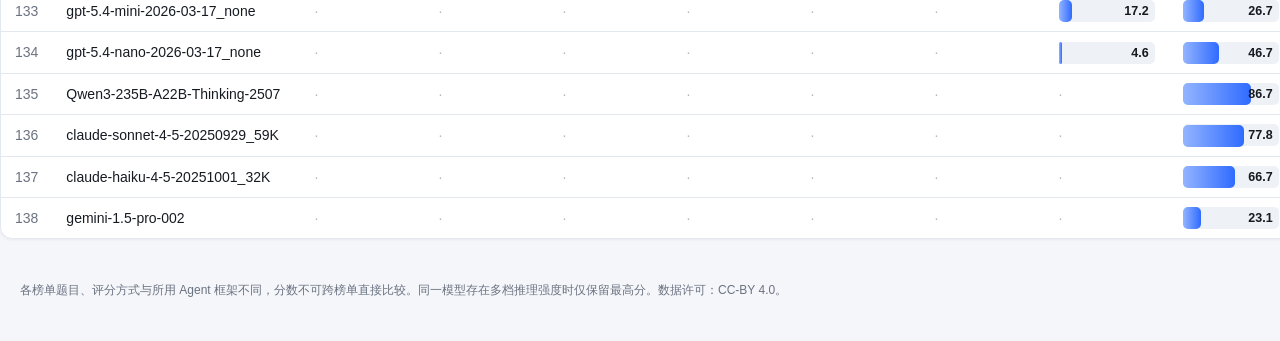
==== commit e0aa394a: "按近期模型覆盖调整评测榜单" ====
--- a/bench.html
+++ b/bench.html
@@ -17,6 +17,7 @@
   .catrow { display:flex; gap:6px; flex-wrap:wrap; align-items:center; }
   .catrow .eyebrow { min-width:76px; letter-spacing:.06em; }
   .boards button.wide { font-weight:700; }
+  .boards button.stale { color:var(--dim); }
   .about { max-width:var(--max); margin:14px auto 0; padding:0 20px;
            color:var(--dim); font-size:13px; }
   .about a { text-decoration:none; }
@@ -53,17 +54,22 @@
 
 
 fetch('data/bench.json').then(r => r.json()).then(d => {
-  boards = d.boards;
+  // 先放能覆盖近期前沿模型的榜单；没有这类覆盖的旧榜仍保留，但不抢首页位置。
+  boards = [...d.boards].sort((a, b) => {
+    if (a.id === 'overview') return -1;
+    if (b.id === 'overview') return 1;
+    if (!!a.featured !== !!b.featured) return a.featured ? -1 : 1;
+    return String(b.latest || '').localeCompare(String(a.latest || ''));
+  });
   document.getElementById('updated').textContent = d.updated_at;
-  // 榜单多了，按分类分行摆，不然一排按钮糊成一片
   const ovi = boards.findIndex(b => b.id === 'overview');
-  const cats = [...new Set(boards.filter(b => b.id !== 'overview').map(b => b.cat || '其他'))];
+  const cats = [...new Set(boards.filter(b => b.id !== 'overview').map(b => b.featured ? (b.cat || '其他') : '其他榜单'))];
   document.getElementById('boards').innerHTML =
     (ovi >= 0 ? `<div class="catrow"><span class="eyebrow">一眼看强弱</span>
        <button data-i="${ovi}" class="wide">${boards[ovi].name}</button></div>` : '') +
     cats.map(c => `<div class="catrow"><span class="eyebrow">${c}</span>` +
-      boards.map((b, i) => b.id === 'overview' || (b.cat || '其他') !== c ? ''
-        : `<button data-i="${i}">${b.name}</button>`).join('') + '</div>').join('');
+      boards.map((b, i) => b.id === 'overview' || (b.featured ? (b.cat || '其他') : '其他榜单') !== c ? ''
+        : `<button data-i="${i}" class="${b.featured ? '' : 'stale'}">${b.name}${b.featured ? '' : ' · 旧榜'}</button>`).join('') + '</div>').join('');
   document.querySelectorAll('.boards button').forEach(btn =>
     btn.onclick = () => { cur = +btn.dataset.i; sortKey = null; render(); });
   render();
@@ -74,9 +80,13 @@
   const b = boards[cur];
   document.querySelectorAll('.boards button').forEach(btn =>
     btn.classList.toggle('on', +btn.dataset.i === cur));
+  const freshness = b.featured
+    ? `近期前沿模型覆盖 ${b.recent_frontier_count} 个`
+    : '暂未覆盖本项目标记的近期前沿模型';
   document.getElementById('about').innerHTML = `${b.desc}
     来源：<a href="${b.url}" target="_blank">${b.source}</a>
-    · 榜单内最新模型发布于 <b>${b.latest || '未知'}</b>`;
+    · 榜单内最新模型发布于 <b>${b.latest || '未知'}</b>
+    · ${freshness}`;
 
   // 默认按榜单主指标排序，幻觉率这类越低越好的在数据里标了 asc
   const main = b.cols[0];
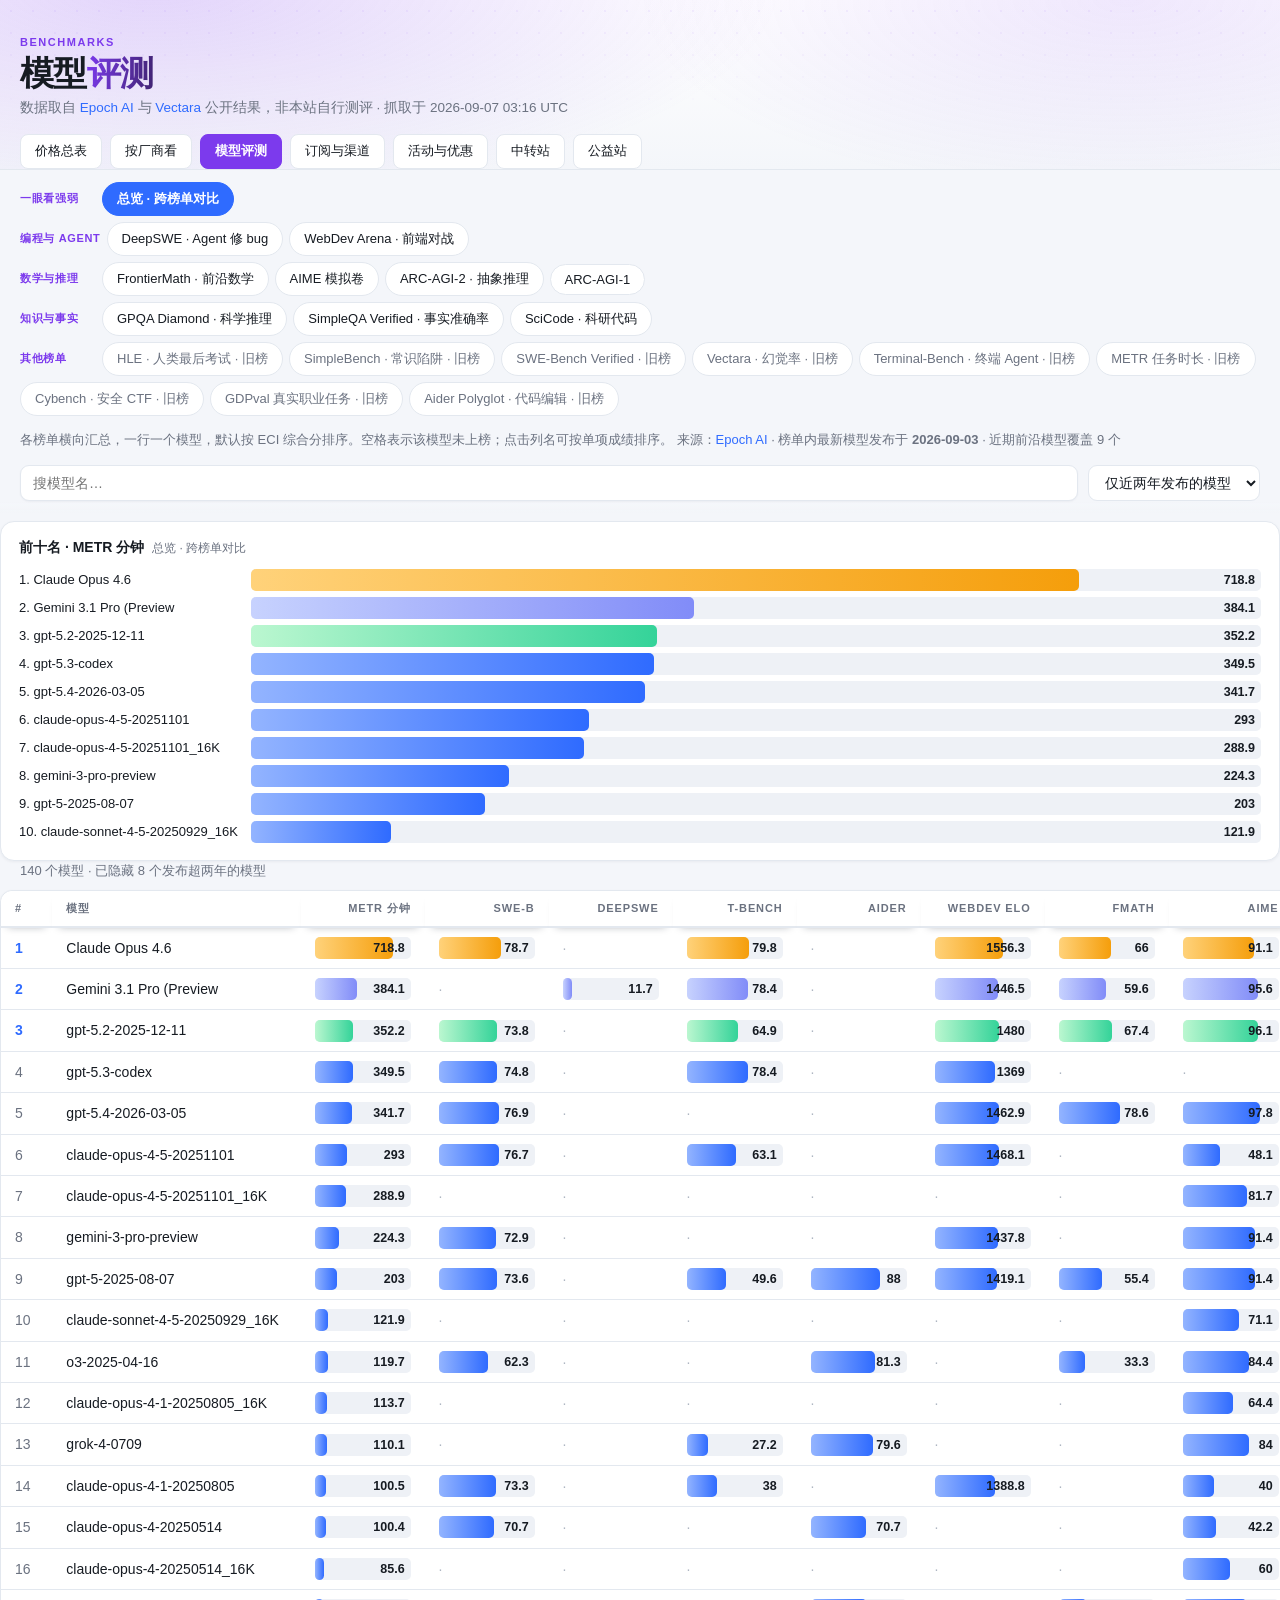
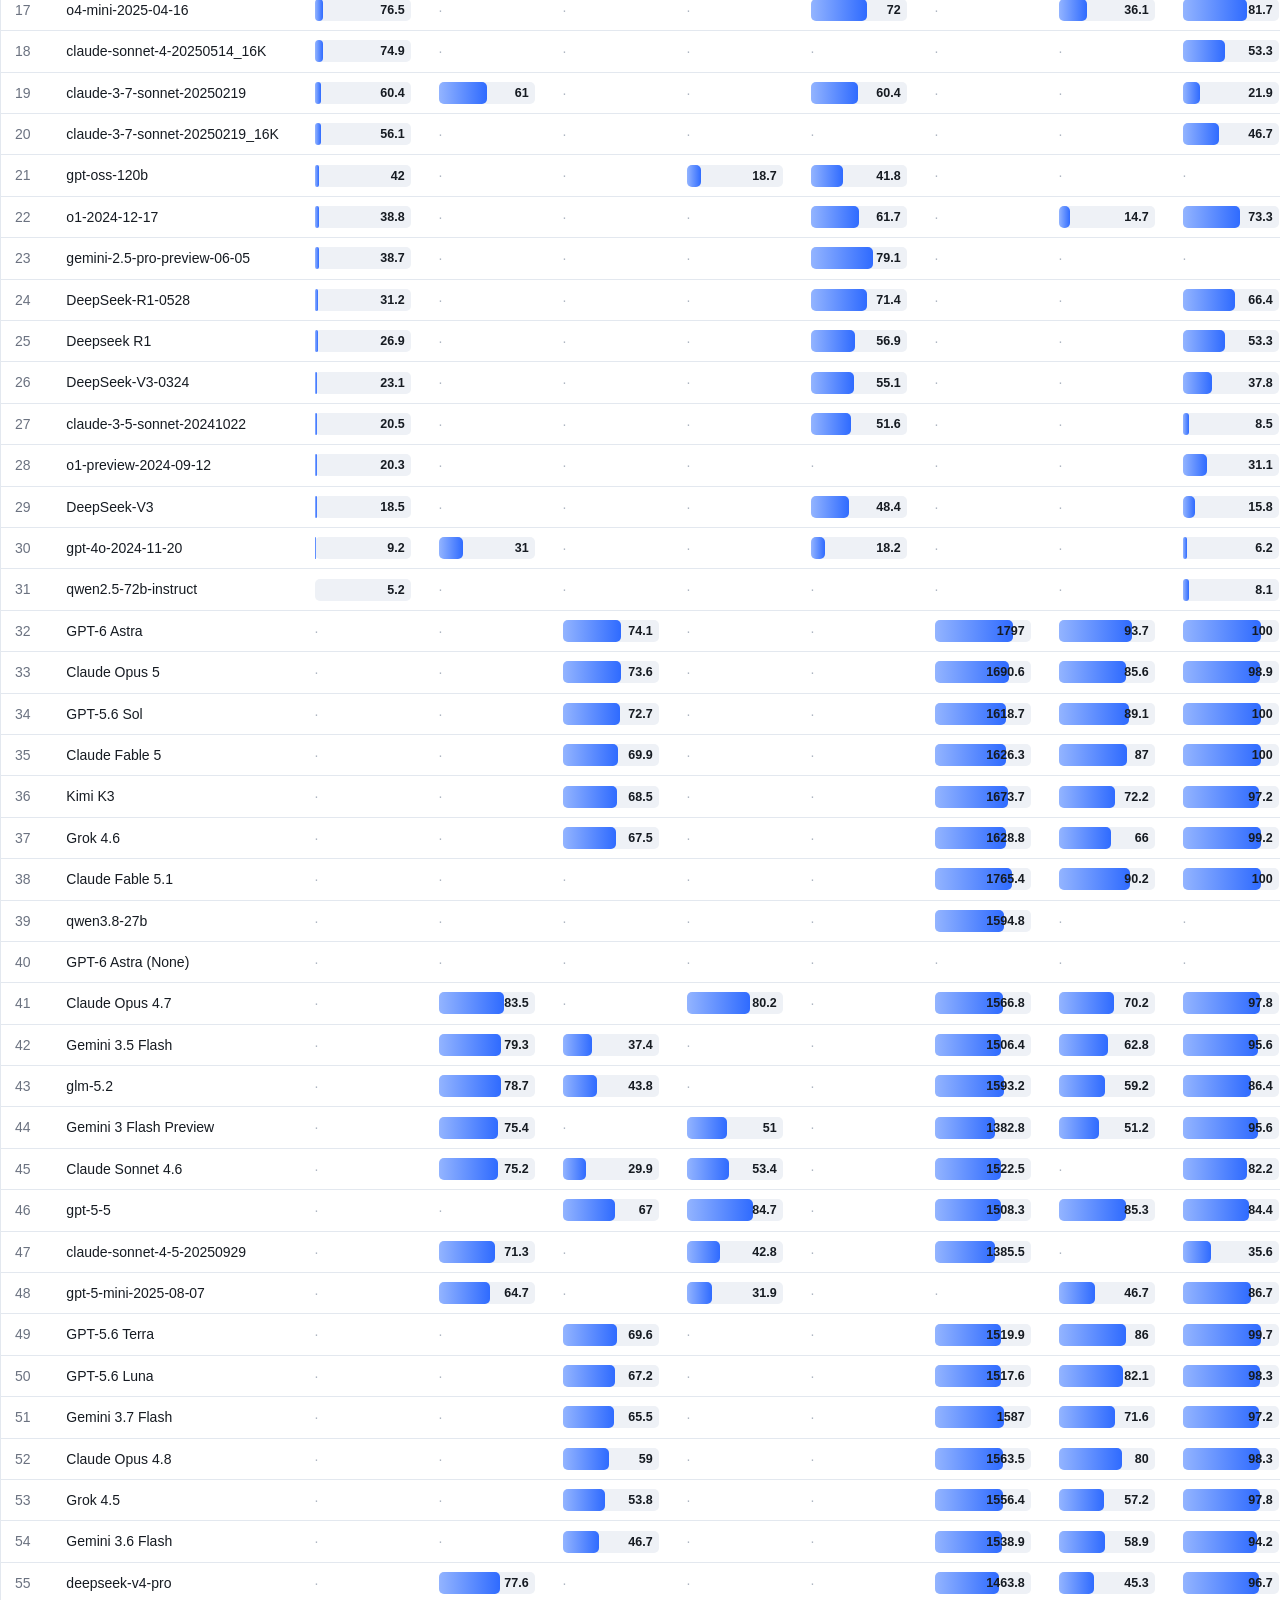
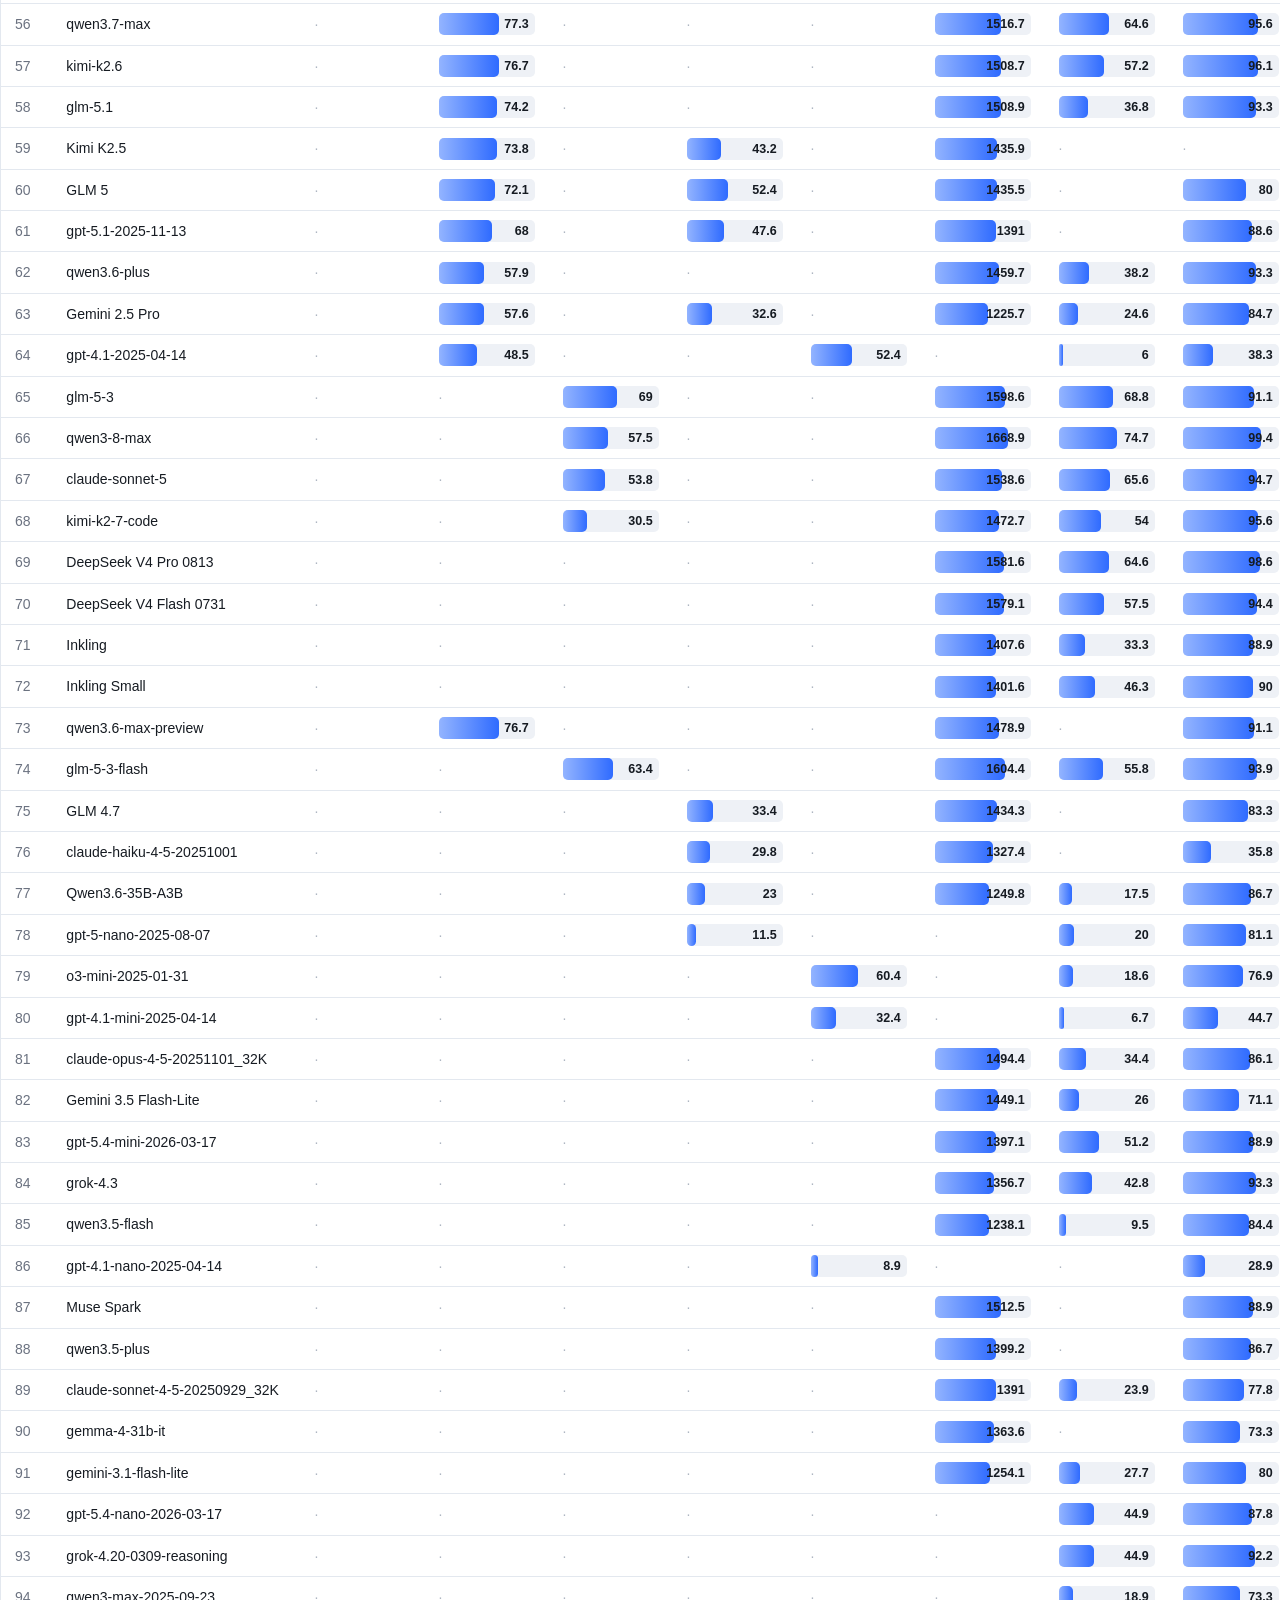
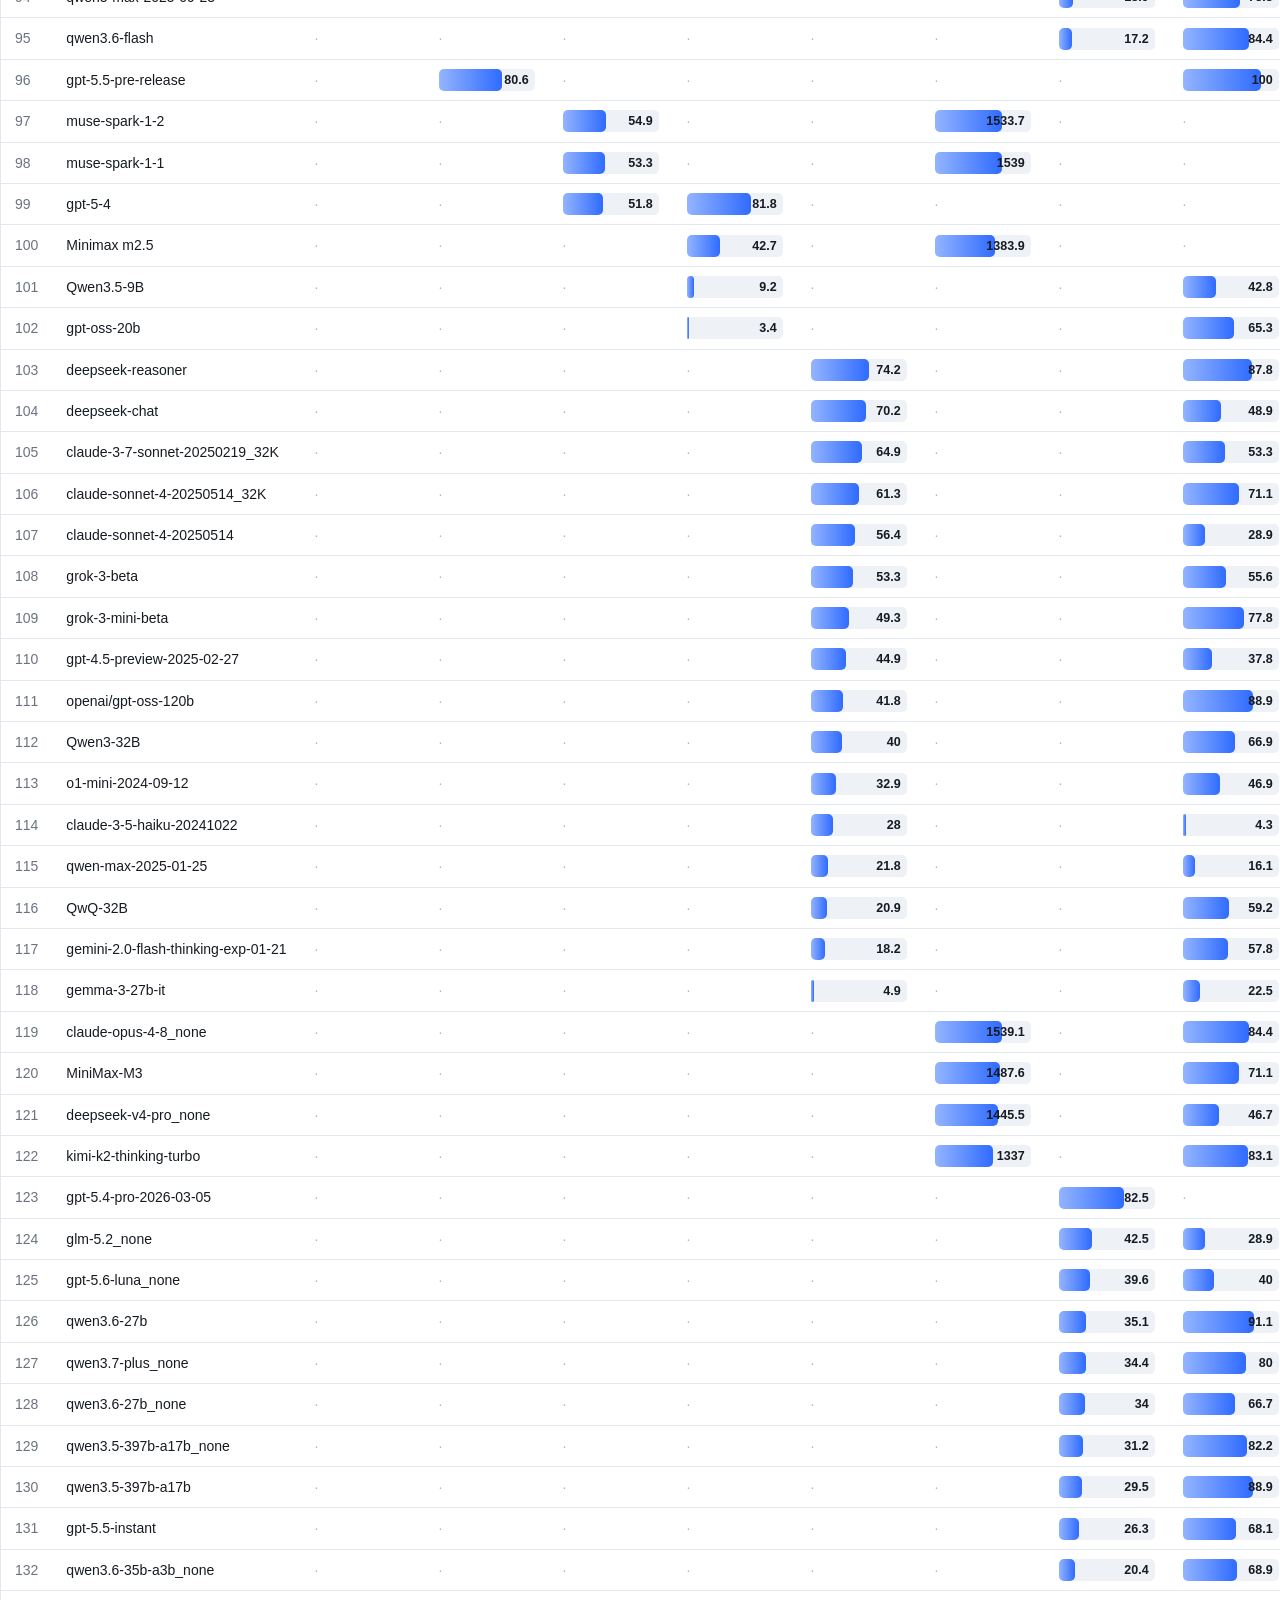
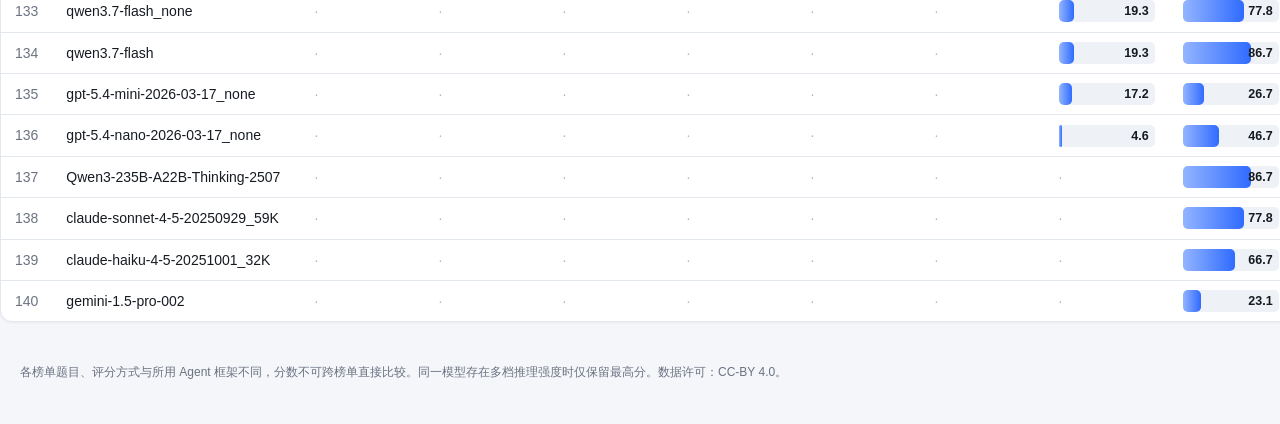
==== commit f7531c93: "修正总览中的近期模型排序" ====
--- a/bench.html
+++ b/bench.html
@@ -88,20 +88,25 @@
     · 榜单内最新模型发布于 <b>${b.latest || '未知'}</b>
     · ${freshness}`;
 
-  // 默认按榜单主指标排序，幻觉率这类越低越好的在数据里标了 asc
-  const main = b.cols[0];
-  const key = sortKey || main.k;
+  // 总览没有 ECI 数据时，沿用脚本按近期前沿模型排好的顺序，并用首个有数据的指标画图。
+  const main = b.id === 'overview'
+    ? (b.cols.find(c => c.num && b.rows.some(r => typeof r[c.k] === 'number')) || b.cols[0])
+    : b.cols[0];
+  const defaultKey = b.id === 'overview' && !b.rows.some(r => typeof r[b.cols[0].k] === 'number')
+    ? null : main.k;
+  const key = sortKey || defaultKey;
   const asc = sortKey ? sortAsc : !!main.asc;
   const q = document.getElementById('q').value.toLowerCase();
   const hideOld = document.getElementById('age').value;
   const rs = b.rows
-    .filter(r => (!q || r.model.toLowerCase().includes(q)) && (!hideOld || !r.old))
-    .sort((x, y) => {
-      let a = x[key], c = y[key];
-      if (a == null) return 1; if (c == null) return -1;
-      if (typeof a === 'number') return asc ? a - c : c - a;
-      return asc ? String(a).localeCompare(c) : String(c).localeCompare(a);
-    });
+    .filter(r => (!q || r.model.toLowerCase().includes(q)) && (!hideOld || !r.old));
+  if (key) rs.sort((x, y) => {
+    let a = x[key], c = y[key];
+    if (a == null && c == null) return 0;
+    if (a == null) return 1; if (c == null) return -1;
+    if (typeof a === 'number') return asc ? a - c : c - a;
+    return asc ? String(a).localeCompare(c) : String(c).localeCompare(a);
+  });
 
   // 每列的最大值，柱子长度按它缩放
   const colMax = {};
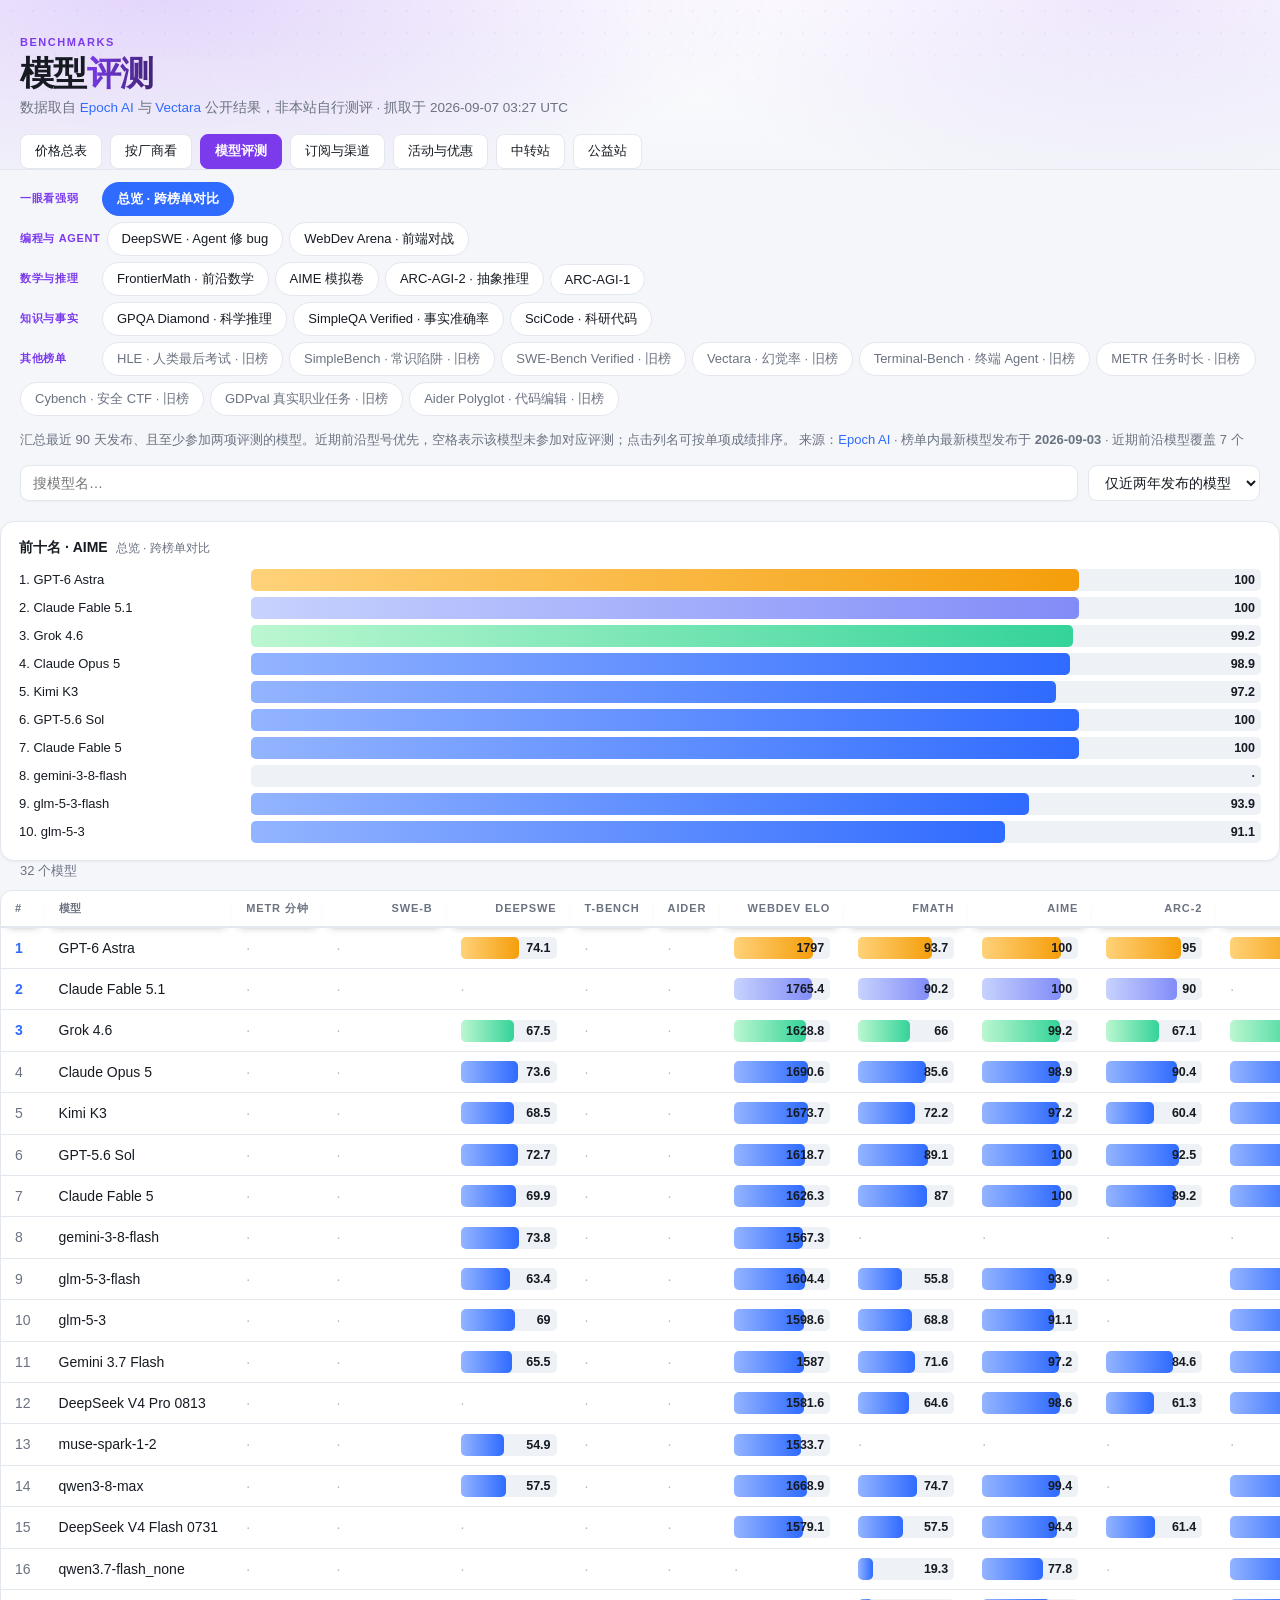
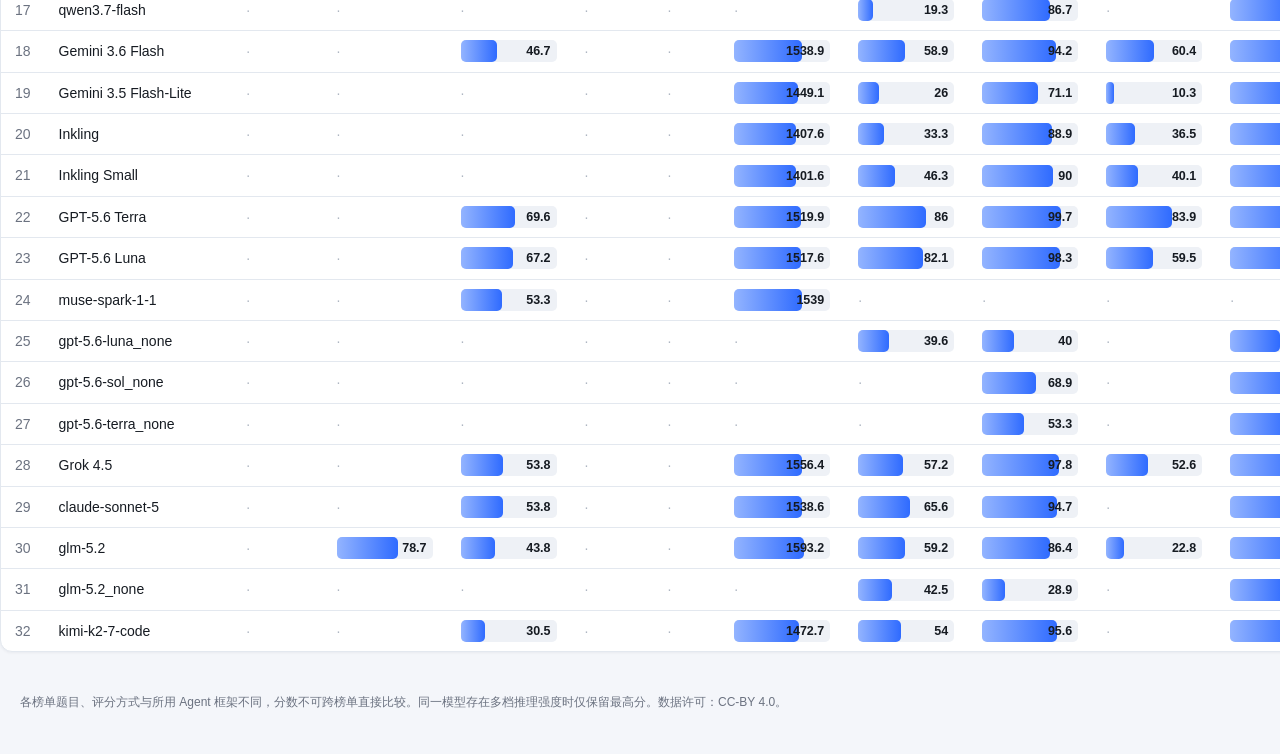
==== commit 1baa128a: "收紧一眼看强弱的模型范围" ====
--- a/bench.html
+++ b/bench.html
@@ -90,7 +90,10 @@
 
   // 总览没有 ECI 数据时，沿用脚本按近期前沿模型排好的顺序，并用首个有数据的指标画图。
   const main = b.id === 'overview'
-    ? (b.cols.find(c => c.num && b.rows.some(r => typeof r[c.k] === 'number')) || b.cols[0])
+    ? (b.cols.filter(c => c.num && c.k !== 'n').sort((x, y) =>
+        b.rows.filter(r => typeof r[x.k] === 'number').length -
+        b.rows.filter(r => typeof r[y.k] === 'number').length
+      ).pop() || b.cols[0])
     : b.cols[0];
   const defaultKey = b.id === 'overview' && !b.rows.some(r => typeof r[b.cols[0].k] === 'number')
     ? null : main.k;
